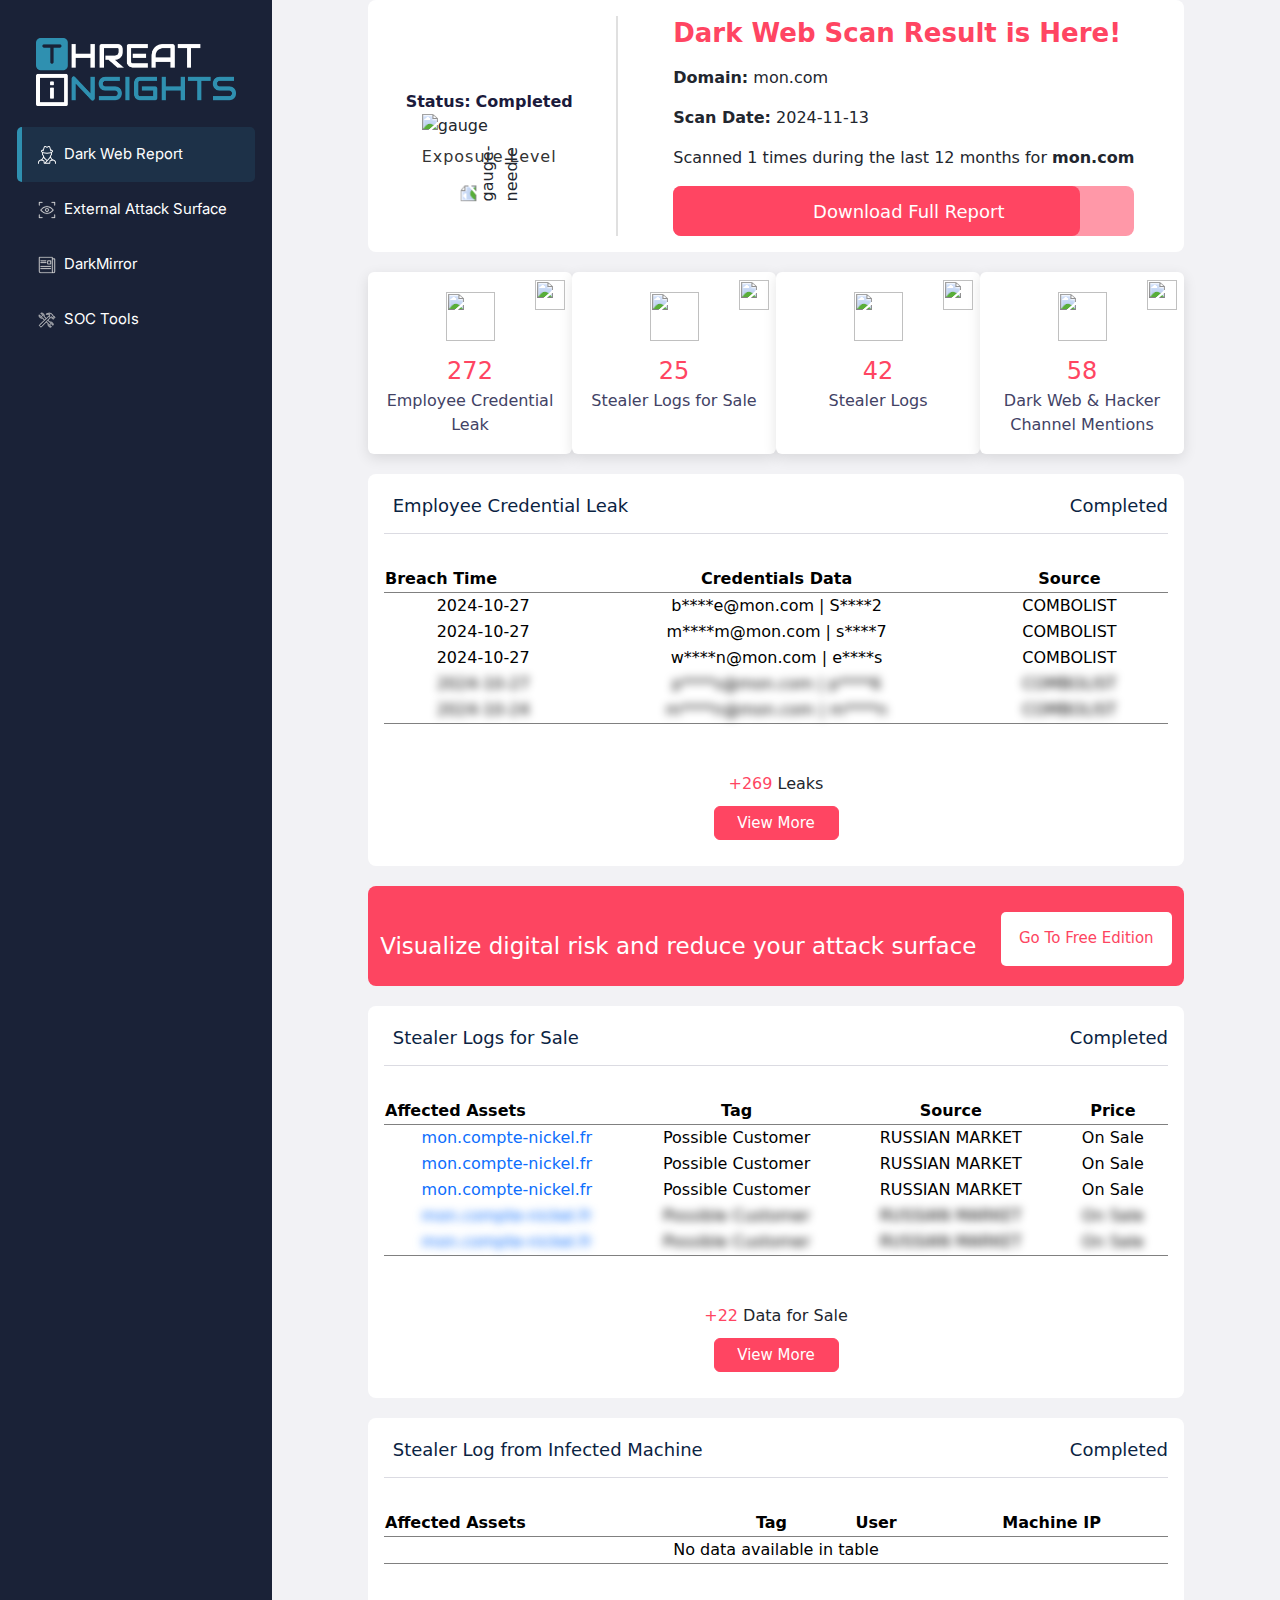
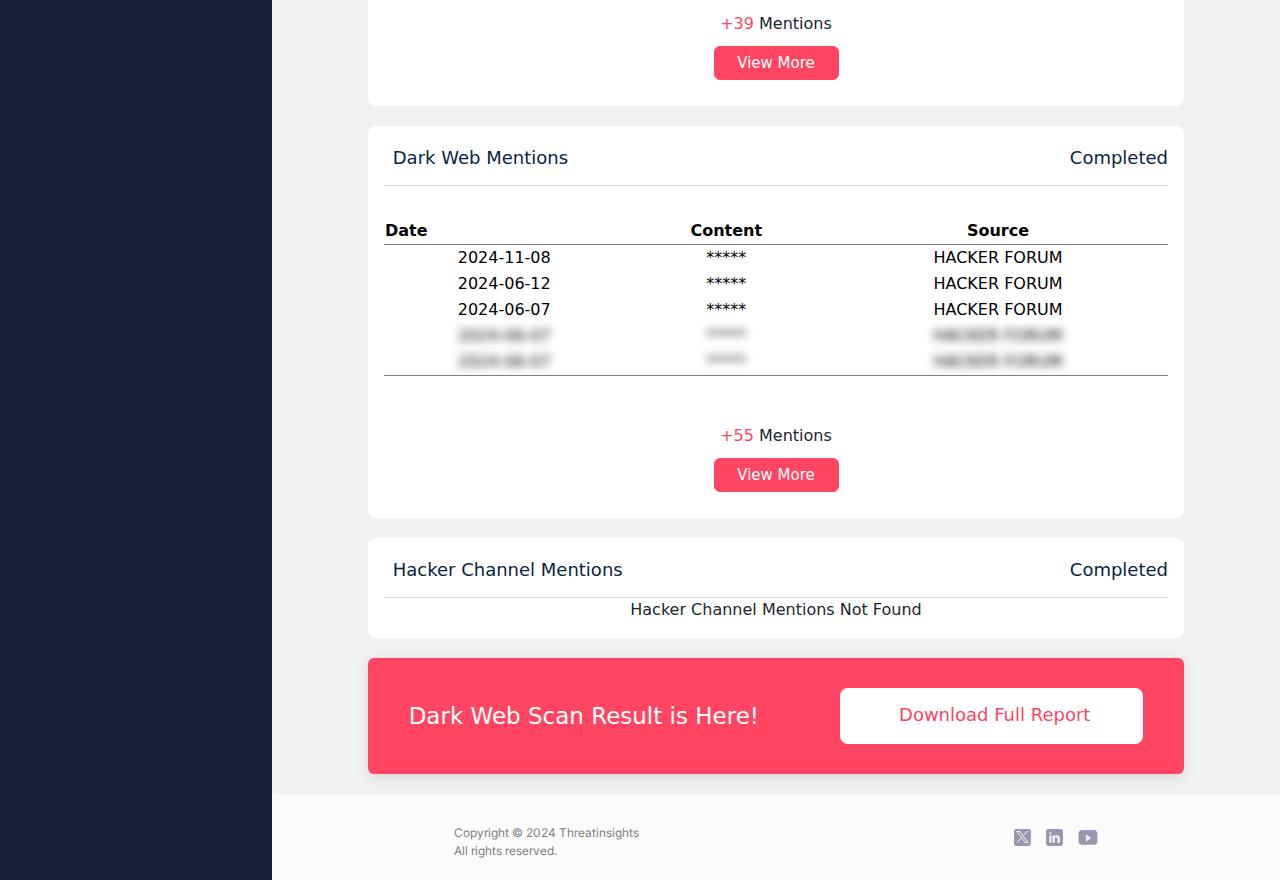
==== dark-web-report-result.html @ 26f14c20 "fixes" ====
<!DOCTYPE html>
<html lang="en">
  <head>
    <meta charset="UTF-8" />
    <meta name="viewport" content="width=device-width, initial-scale=1.0" />
    <title>Threatinsights - The Cyber Threat Intelligence Specialists</title>
    <link rel="stylesheet" href="assets/css/bootstrap.min.css" />
    <link rel="stylesheet" href="style.css" />
    <link rel="stylesheet" href="assets/css/result_report.css" />
  </head>
  <body>
    <div class="site-wrapper">
      <aside class="sidebar">
        <nav class="flex-column navbar navbar-expand-md p-0">
          <a class="navbar-brand p-0" href="index.html">
            <img src="assets/img/logo.png" alt="" />
          </a>
          <button
            class="border-0 navbar-toggler p-0"
            type="button"
            data-bs-toggle="collapse"
            data-bs-target="#navbarSupportedContent"
            aria-controls="navbarSupportedContent"
            aria-expanded="false"
            aria-label="Toggle navigation"
          >
            <img src="assets/img/hamburger.svg" alt="" />
          </button>
          <div
            class="collapse navbar-collapse w-100"
            id="navbarSupportedContent"
          >
            <ul class="navbar-nav w-100 flex-column">
              <li class="nav-item">
                <a class="nav-link active" href="dark-web-report.html"
                  ><img src="assets/img/dark_web_icon.svg" alt="" /> Dark Web
                  Report</a
                >
              </li>
              <li class="nav-item">
                <a class="nav-link" href="external-attack-surface.html"
                  ><img
                    src="assets/img/external_attack_surface_icon.svg"
                    alt=""
                  />
                  External Attack Surface</a
                >
              </li>
              <li class="nav-item">
                <a class="nav-link" href="darkmirror.html"
                  ><img src="assets/img/dark_mirror_icon.svg" alt="" />
                  DarkMirror</a
                >
              </li>
              <li class="nav-item">
                <a class="nav-link" href="ip-reputation.html"
                  ><img src="assets/img/soc_tools_icon.svg" alt="" /> SOC
                  Tools</a
                >
              </li>
            </ul>
          </div>
        </nav>
      </aside>
      <main class="main-content">
        <div
          id="deep-web-report-body"
          class="container deep-web-sonar-result-container"
        >
          <div
            class="row"
            style="display: flex; flex-direction: column; align-items: center"
          >
            <div class="col-xl-10 col-lg-x12 dark-web-search-result-col">
              <div
                class="labs-card d-flex justify-content-around first-look-wrapper"
                style="height: auto"
              >
                <div class="risk-chart-sect">
                  <div class="scan-box">
                    <div
                      class="d-flex"
                      id="general-scan-state"
                      style="margin-bottom: -17px"
                    >
                      <p class="key">Status:</p>
                      <p class="value completed" style="margin-left: 5px">
                        Completed
                      </p>
                    </div>
                  </div>
                  <div class="risk-chart">
                    <img
                      class="custom-gauge-circle"
                      src="/labs/static/img/custom_gauge.svg"
                      alt="gauge"
                    />
                    <img
                      class="custom-gauge-needle"
                      src="/labs/static/img/custom_needle.svg"
                      alt="gauge-needle"
                      style="transform: rotate(270deg)"
                    />
                    <p style="margin: 0 auto; text-align: center">
                      Exposure Level
                    </p>
                  </div>
                </div>
                <div class="labs-card-first-look-border"></div>
                <div class="first-look-right">
                  <div class="container">
                    <div class="report-title">
                      <p class="dark-web-report-header1" style="color: #ff4562">
                        Dark Web Scan Result is Here!
                      </p>
                      <p><strong>Domain:</strong> mon.com</p>
                      <p><strong>Scan Date:</strong> 2024-11-13</p>
                      <p>
                        <span>Scanned</span> 1 times during the last 12 months
                        for <strong>mon.com</strong>
                      </p>
                      <div class="loading-bar-container">
                        <div
                          id="download-button-img"
                          class="loading-bar-placeholder clickable"
                          data-cy="dark-web-report-download-full-report-btn"
                        >
                          <p id="loading-text" style="display: none">
                            We are generating your report
                          </p>
                          <div class="successful-download-placeholder">
                            <img
                              id="completion-image"
                              style=""
                              src="/labs/static/img/download_full_report_vector_white.png"
                              alt=""
                            />
                            <p
                              id="download-full-report-text"
                              style="display: block"
                            >
                              Download Full Report
                            </p>
                          </div>
                        </div>
                        <div
                          class="loading-bar"
                          id="loading-bar"
                          style="width: 406.547px"
                        ></div>
                      </div>
                    </div>
                  </div>
                </div>
              </div>
              <div class="stat-card-container">
                <div
                  id="credentials-stat-card-clickable"
                  class="clearfix stat-card stat-card-credential-leak clickable"
                  data-cy="dark-web-report-credentials-stat-card-btn"
                >
                  <div
                    id="credentials-stat-card-scanning"
                    class="labs-card-status"
                  >
                    <div class="loader custom-loader stat-card-loader"></div>
                    <img
                      class="stat-card-scanning-img"
                      src="/labs/static/img/icon/external_attack/check.svg"
                      alt=""
                    />
                  </div>
                  <img
                    src="/labs/static/img/icon/dws_info_card/employee_credential_leak.svg"
                    alt=""
                  />
                  <div class="right-side">
                    <p style="color: #ff4562" class="stat-number">
                      <span id="stat-card-credentials-count">272</span>
                    </p>
                    <p style="color: #424265" class="stat-title">
                      Employee Credential Leak
                    </p>
                  </div>
                </div>
                <div
                  id="stealer-logs-for-sale-stat-card-clickable"
                  class="clearfix stat-card stat-card-stealer-logs-for-sale clickable"
                  data-cy="dark-web-report-stealer-logs-for-sale-stat-card-btn"
                >
                  <div
                    id="stealer-logs-for-sale-stat-card-scanning"
                    class="labs-card-status"
                  >
                    <div class="loader custom-loader stat-card-loader"></div>
                    <img
                      class="stat-card-scanning-img"
                      src="/labs/static/img/icon/external_attack/check.svg"
                      alt=""
                    />
                  </div>
                  <img
                    src="/labs/static/img/icon/dws_info_card/stealer_log_for_sale.svg"
                    alt=""
                  />
                  <div class="right-side">
                    <p style="color: #ff4562" class="stat-number">
                      <span id="stat-card-stealer-logs-for-sale-count">25</span>
                    </p>
                    <p style="color: #424265" class="stat-title">
                      Stealer Logs for Sale
                    </p>
                  </div>
                </div>
                <div
                  id="stealer-logs-stat-card-clickable"
                  class="clearfix stat-card stat-card-stealer-logs clickable"
                  data-cy="dark-web-report-stealer-logs-stat-card-btn"
                >
                  <div
                    id="stealer-logs-stat-card-scanning"
                    class="labs-card-status"
                  >
                    <div class="loader custom-loader stat-card-loader"></div>
                    <img
                      class="stat-card-scanning-img"
                      src="/labs/static/img/icon/external_attack/check.svg"
                      alt=""
                    />
                  </div>
                  <img
                    src="/labs/static/img/icon/dws_info_card/stealer_log.svg"
                    alt=""
                  />
                  <div class="right-side">
                    <p style="color: #ff4562" class="stat-number">
                      <span id="stat-card-stealer-count">42</span>
                    </p>
                    <p style="color: #424265" class="stat-title">
                      Stealer Logs
                    </p>
                  </div>
                </div>
                <div
                  id="dark-web-hacker-stat-card-clickable"
                  class="clearfix stat-card stat-card-dark-web-hacker-mentions clickable"
                  data-cy="dark-web-report-dark-web-hacker-mentions-stat-card-btn"
                >
                  <div
                    id="dark-web-hacker-stat-card-scanning"
                    class="labs-card-status"
                  >
                    <div class="loader custom-loader stat-card-loader"></div>
                    <img
                      class="stat-card-scanning-img"
                      src="/labs/static/img/icon/external_attack/check.svg"
                      alt=""
                    />
                  </div>
                  <img
                    src="/labs/static/img/icon/dws_info_card/dark_web_mentions.svg"
                    alt=""
                  />
                  <div class="right-side">
                    <p style="color: #ff4562" class="stat-number">
                      <span id="stat-card-hacker-dark-web-mentions-count"
                        >58</span
                      >
                    </p>
                    <p style="color: #424265" class="stat-title">
                      Dark Web &amp; Hacker Channel Mentions
                    </p>
                  </div>
                </div>
              </div>
              <div class="labs-card credentials-card" style="margin-top: 20px">
                <div class="d-flex justify-content-between labs-card-header">
                  <div class="labs-card-title">
                    <img
                      src="/labs/static/img/icon/external_attack/vuln.svg"
                      alt=""
                    />
                    <p>Employee Credential Leak</p>
                  </div>
                  <div id="credentials-scanning" class="labs-card-status">
                    <div class="loader custom-loader"></div>
                    <img
                      src="/labs/static/img/icon/external_attack/check.svg"
                      alt=""
                    />
                    <p class="scan-text">Scanning</p>
                    <p class="complete-text">Completed</p>
                  </div>
                </div>
                <div class="labs-card-body">
                  <div class="table">
                    <div
                      id="credentialsTable_wrapper"
                      class="dataTables_wrapper form-inline dt-bootstrap no-footer"
                    >
                      <div class="dt-toolbar">
                        <div class="col-xs-8 col-sm-2"></div>
                        <div
                          class="col-sm-10 col-xs-12 hidden-xs actions"
                        ></div>
                      </div>
                      <table
                        class="credentialsTable dataTable no-footer"
                        id="credentialsTable"
                        style="width: 100%"
                        role="grid"
                      >
                        <thead style="width: 100%" class="table-hover">
                          <tr role="row">
                            <th
                              style="text-align: left; width: 97px"
                              class="sorting_disabled text-left"
                              rowspan="1"
                              colspan="1"
                            >
                              Breach Time
                            </th>
                            <th
                              class="sorting_disabled"
                              rowspan="1"
                              colspan="1"
                              style="width: 190px"
                            >
                              Credentials Data
                            </th>
                            <th
                              class="sorting_disabled"
                              rowspan="1"
                              colspan="1"
                              style="width: 92px"
                            >
                              Source
                            </th>
                          </tr>
                        </thead>
                        <tbody>
                          <tr role="row" class="odd">
                            <td class="text-left">2024-10-27</td>
                            <td>b****e@mon.com | S****2</td>
                            <td>COMBOLIST</td>
                          </tr>
                          <tr role="row" class="even">
                            <td class="text-left">2024-10-27</td>
                            <td>m****m@mon.com | s****7</td>
                            <td>COMBOLIST</td>
                          </tr>
                          <tr role="row" class="odd">
                            <td class="text-left">2024-10-27</td>
                            <td>w****n@mon.com | e****s</td>
                            <td>COMBOLIST</td>
                          </tr>
                          <tr role="row" class="even blur">
                            <td class="text-left">2024-10-27</td>
                            <td>p****s@mon.com | p****6</td>
                            <td>COMBOLIST</td>
                          </tr>
                          <tr role="row" class="odd blur">
                            <td class="text-left">2024-10-24</td>
                            <td>m****n@mon.com | m****n</td>
                            <td>COMBOLIST</td>
                          </tr>
                        </tbody>
                      </table>
                      <div class="dt-toolbar-footer">
                        <div class="col-xs-3 col-sm-5"></div>
                        <div class="col-sm-3 hidden-xs"></div>
                        <div class="col-xs-9 col-sm-4"></div>
                      </div>
                    </div>
                  </div>
                  <div class="view-more-card">
                    <div
                      class="not-found"
                      style="display: none"
                      id="credentials-not-found"
                    >
                      Credentials Not Found
                    </div>
                    <div
                      class="more-found"
                      style=""
                      id="credentials-more-found"
                    >
                      <span style="color: #ff4562">+</span
                      ><span style="color: #ff4562" id="credentials-count"
                        >269</span
                      >
                      Leaks
                    </div>
                    <div
                      class="view-more-btn clickable"
                      id="credentials-view-more"
                      data-cy="dark-web-report-credentials-view-more-btn"
                      style="opacity: 1"
                    >
                      View More
                    </div>
                  </div>
                </div>
              </div>

              <div class="request-demo" style="margin-top: 20px">
                <div class="demo-wrapper">
                  <p>Visualize digital risk and reduce your attack surface</p>
                  <a
                    target="_blank"
                    data-cy="dark-web-report-visualize-risk-btn"
                    href="https://socradar.io/products/dark-web-monitoring/?utm_campaign=advancedarkwebmonitoring&amp;utm_source=freetools&amp;utm_medium=darkwebreportpage&amp;utm_term=darkwebmonitoring&amp;utm_content=quarrypage"
                  >
                    <div class="request-button" style="margin-top: 5px">
                      Go To Free Edition
                    </div>
                  </a>
                </div>
              </div>

              <div
                class="labs-card stealer-log-sale-card"
                style="margin-top: 20px"
              >
                <div class="d-flex justify-content-between labs-card-header">
                  <div class="labs-card-title">
                    <img
                      src="/labs/static/img/icon/external_attack/related.svg"
                      alt=""
                    />
                    <p>Stealer Logs for Sale</p>
                  </div>
                  <div
                    id="stealer-logs-for-sale-scanning"
                    class="labs-card-status"
                  >
                    <div class="loader custom-loader"></div>
                    <img
                      src="/labs/static/img/icon/external_attack/check.svg"
                      alt=""
                    />
                    <p class="scan-text">Scanning</p>
                    <p class="complete-text">Completed</p>
                  </div>
                </div>
                <div class="labs-card-body">
                  <div class="table">
                    <div
                      id="stealerLogsForSaleTable_wrapper"
                      class="dataTables_wrapper form-inline dt-bootstrap no-footer"
                    >
                      <div class="dt-toolbar">
                        <div class="col-xs-8 col-sm-2"></div>
                        <div
                          class="col-sm-10 col-xs-12 hidden-xs actions"
                        ></div>
                      </div>
                      <table
                        id="stealerLogsForSaleTable"
                        style="width: 100%"
                        class="dataTable no-footer"
                        role="grid"
                      >
                        <thead style="width: 100%" class="table-hover">
                          <tr role="row">
                            <th
                              style="text-align: left; width: 156px"
                              class="sorting_disabled text-left"
                              rowspan="1"
                              colspan="1"
                            >
                              Affected Assets
                            </th>
                            <th
                              class="sorting_disabled"
                              rowspan="1"
                              colspan="1"
                              style="width: 136px"
                            >
                              Tag
                            </th>
                            <th
                              class="sorting_disabled"
                              rowspan="1"
                              colspan="1"
                              style="width: 136px"
                            >
                              Source
                            </th>
                            <th
                              class="sorting_disabled price-column"
                              rowspan="1"
                              colspan="1"
                              style="width: 46px"
                            >
                              Price
                            </th>
                          </tr>
                        </thead>
                        <tbody>
                          <tr role="row" class="odd">
                            <td class="text-left">
                              <a href="mon.compte-nickel.fr"
                                >mon.compte-nickel.fr</a
                              >
                            </td>
                            <td>Possible Customer</td>
                            <td>RUSSIAN MARKET</td>
                            <td class="price-column">On Sale</td>
                          </tr>
                          <tr role="row" class="even">
                            <td class="text-left">
                              <a href="mon.compte-nickel.fr"
                                >mon.compte-nickel.fr</a
                              >
                            </td>
                            <td>Possible Customer</td>
                            <td>RUSSIAN MARKET</td>
                            <td class="price-column">On Sale</td>
                          </tr>
                          <tr role="row" class="odd">
                            <td class="text-left">
                              <a href="mon.compte-nickel.fr"
                                >mon.compte-nickel.fr</a
                              >
                            </td>
                            <td>Possible Customer</td>
                            <td>RUSSIAN MARKET</td>
                            <td class="price-column">On Sale</td>
                          </tr>
                          <tr role="row" class="even blur">
                            <td class="text-left">
                              <a href="mon.compte-nickel.fr"
                                >mon.compte-nickel.fr</a
                              >
                            </td>
                            <td>Possible Customer</td>
                            <td>RUSSIAN MARKET</td>
                            <td class="price-column">On Sale</td>
                          </tr>
                          <tr role="row" class="odd blur">
                            <td class="text-left">
                              <a href="mon.compte-nickel.fr"
                                >mon.compte-nickel.fr</a
                              >
                            </td>
                            <td>Possible Customer</td>
                            <td>RUSSIAN MARKET</td>
                            <td class="price-column">On Sale</td>
                          </tr>
                        </tbody>
                      </table>
                      <div class="dt-toolbar-footer">
                        <div class="col-xs-3 col-sm-5"></div>
                        <div class="col-sm-3 hidden-xs"></div>
                        <div class="col-xs-9 col-sm-4"></div>
                      </div>
                    </div>
                  </div>
                  <div class="view-more-card">
                    <div
                      class="not-found"
                      style="display: none"
                      id="stealer-logs-for-sale-not-found"
                    >
                      Stealer Logs For Sale Not Found
                    </div>
                    <div
                      class="more-found"
                      style=""
                      id="stealer-logs-for-sale-more-found"
                    >
                      <span style="color: #ff4562">+</span
                      ><span
                        style="color: #ff4562"
                        id="stealer-logs-for-sale-count"
                        >22</span
                      >
                      Data for Sale
                    </div>
                    <div
                      class="view-more-btn clickable"
                      id="stealer-logs-for-sale-view-more"
                      data-cy="dark-web-report-stealer-logs-for-sale-view-more-btn"
                      style="opacity: 1"
                    >
                      View More
                    </div>
                  </div>
                </div>
              </div>

              <div class="labs-card stealer-log-card" style="margin-top: 20px">
                <div class="d-flex justify-content-between labs-card-header">
                  <div class="labs-card-title">
                    <img
                      src="/labs/static/img/icon/external_attack/ip.svg"
                      alt=""
                    />
                    <p>Stealer Log from Infected Machine</p>
                  </div>
                  <div id="stealer-log-scanning" class="labs-card-status">
                    <div class="loader custom-loader"></div>
                    <img
                      src="/labs/static/img/icon/external_attack/check.svg"
                      alt=""
                    />
                    <p class="scan-text">Scanning</p>
                    <p class="complete-text">Completed</p>
                  </div>
                </div>
                <div class="labs-card-body">
                  <div class="table">
                    <div
                      id="stealerLogsTable_wrapper"
                      class="dataTables_wrapper form-inline dt-bootstrap no-footer"
                    >
                      <div class="dt-toolbar">
                        <div class="col-xs-8 col-sm-2"></div>
                        <div
                          class="col-sm-10 col-xs-12 hidden-xs actions"
                        ></div>
                      </div>
                      <table
                        class="stealerLogsTable dataTable no-footer"
                        id="stealerLogsTable"
                        style="width: 100%"
                        role="grid"
                      >
                        <thead style="width: 100%" class="table-hover">
                          <tr role="row">
                            <th
                              style="text-align: left; width: 125px"
                              class="sorting_disabled text-left"
                              rowspan="1"
                              colspan="1"
                            >
                              Affected Assets
                            </th>
                            <th
                              class="sorting_disabled"
                              rowspan="1"
                              colspan="1"
                              style="width: 28px"
                            >
                              Tag
                            </th>
                            <th
                              class="sorting_disabled"
                              rowspan="1"
                              colspan="1"
                              style="width: 37px"
                            >
                              User
                            </th>
                            <th
                              class="sorting_disabled"
                              rowspan="1"
                              colspan="1"
                              style="width: 85px"
                            >
                              Machine IP
                            </th>
                          </tr>
                        </thead>
                        <tbody>
                          <tr class="odd">
                            <td
                              valign="top"
                              colspan="4"
                              class="dataTables_empty"
                            >
                              No data available in table
                            </td>
                          </tr>
                        </tbody>
                      </table>
                      <div class="dt-toolbar-footer">
                        <div class="col-xs-3 col-sm-5"></div>
                        <div class="col-sm-3 hidden-xs"></div>
                        <div class="col-xs-9 col-sm-4"></div>
                      </div>
                    </div>
                  </div>
                  <div class="view-more-card">
                    <div
                      class="not-found"
                      style="display: none"
                      id="stealer-log-not-found"
                    >
                      Stealer Logs Not Found
                    </div>
                    <div
                      class="more-found"
                      style=""
                      id="stealer-log-more-found"
                    >
                      <span style="color: #ff4562">+</span
                      ><span style="color: #ff4562" id="stealer-log-count"
                        >39</span
                      >
                      Mentions
                    </div>
                    <div
                      class="view-more-btn clickable"
                      id="stealer-log-view-more"
                      data-cy="dark-web-report-stealer-log-view-more-btn"
                      style="opacity: 1"
                    >
                      View More
                    </div>
                  </div>
                </div>
              </div>

              <div
                class="labs-card dark-web-mentions-card"
                style="margin-top: 20px"
              >
                <div class="d-flex justify-content-between labs-card-header">
                  <div class="labs-card-title">
                    <img
                      src="/labs/static/img/icon/external_attack/details.svg"
                      alt=""
                    />
                    <p>Dark Web Mentions</p>
                  </div>
                  <div id="dark-web-mentions-scanning" class="labs-card-status">
                    <div class="loader custom-loader"></div>
                    <img
                      src="/labs/static/img/icon/external_attack/check.svg"
                      alt=""
                    />
                    <p class="scan-text">Scanning</p>
                    <p class="complete-text">Completed</p>
                  </div>
                </div>
                <div class="labs-card-body">
                  <div class="table">
                    <div
                      id="darkWebMentionsTable_wrapper"
                      class="dataTables_wrapper form-inline dt-bootstrap no-footer"
                    >
                      <div class="dt-toolbar">
                        <div class="col-xs-8 col-sm-2"></div>
                        <div
                          class="col-sm-10 col-xs-12 hidden-xs actions"
                        ></div>
                      </div>
                      <table
                        class="darkWebMentionsTable dataTable no-footer"
                        id="darkWebMentionsTable"
                        style="width: 100%"
                        role="grid"
                      >
                        <thead style="width: 100%" class="table-hover">
                          <tr role="row">
                            <th
                              style="text-align: left; width: 87px"
                              class="sorting_disabled text-left"
                              rowspan="1"
                              colspan="1"
                            >
                              Date
                            </th>
                            <th
                              class="sorting_disabled"
                              rowspan="1"
                              colspan="1"
                              style="width: 63px"
                            >
                              Content
                            </th>
                            <th
                              class="sorting_disabled"
                              rowspan="1"
                              colspan="1"
                              style="width: 123px"
                            >
                              Source
                            </th>
                          </tr>
                        </thead>
                        <tbody>
                          <tr role="row" class="odd">
                            <td class="text-left">2024-11-08</td>
                            <td>*****</td>
                            <td>HACKER FORUM</td>
                          </tr>
                          <tr role="row" class="even">
                            <td class="text-left">2024-06-12</td>
                            <td>*****</td>
                            <td>HACKER FORUM</td>
                          </tr>
                          <tr role="row" class="odd">
                            <td class="text-left">2024-06-07</td>
                            <td>*****</td>
                            <td>HACKER FORUM</td>
                          </tr>
                          <tr role="row" class="even blur">
                            <td class="text-left">2024-06-07</td>
                            <td>*****</td>
                            <td>HACKER FORUM</td>
                          </tr>
                          <tr role="row" class="odd blur">
                            <td class="text-left">2024-06-07</td>
                            <td>*****</td>
                            <td>HACKER FORUM</td>
                          </tr>
                        </tbody>
                      </table>
                      <div class="dt-toolbar-footer">
                        <div class="col-xs-3 col-sm-5"></div>
                        <div class="col-sm-3 hidden-xs"></div>
                        <div class="col-xs-9 col-sm-4"></div>
                      </div>
                    </div>
                  </div>
                  <div class="view-more-card">
                    <div
                      class="not-found"
                      style="display: none"
                      id="dark-web-mentions-not-found"
                    >
                      Dark Web Mentions Not Found
                    </div>
                    <div
                      class="more-found"
                      style=""
                      id="dark-web-mentions-more-found"
                    >
                      <span style="color: #ff4562">+</span
                      ><span style="color: #ff4562" id="dark-web-mentions-count"
                        >55</span
                      >
                      Mentions
                    </div>
                    <div
                      class="view-more-btn clickable"
                      id="dark-web-mentions-view-more"
                      data-cy="dark-web-report-dark-web-mentions-view-more-btn"
                      style="opacity: 1"
                    >
                      View More
                    </div>
                  </div>
                </div>
              </div>

              <div
                class="labs-card hacker-mentions-card"
                style="margin-top: 20px"
              >
                <div class="d-flex justify-content-between labs-card-header">
                  <div class="labs-card-title">
                    <img
                      src="/labs/static/img/icon/external_attack/external_attack_hacker_image.svg"
                      alt=""
                    />
                    <p>Hacker Channel Mentions</p>
                  </div>
                  <div id="hacker-mentions-scanning" class="labs-card-status">
                    <div class="loader custom-loader"></div>
                    <img
                      src="/labs/static/img/icon/external_attack/check.svg"
                      alt=""
                    />
                    <p class="scan-text">Scanning</p>
                    <p class="complete-text">Completed</p>
                  </div>
                </div>
                <div class="labs-card-body">
                  <div class="table">
                    <table
                      class="hackerMentionsTable"
                      id="hackerMentionsTable"
                      style="width: 100%; display: none"
                    >
                      <thead style="width: 100%" class="table-hover">
                        <tr>
                          <th style="text-align: left">Date</th>
                          <th>Content</th>
                          <th>Source</th>
                        </tr>
                      </thead>
                    </table>
                  </div>
                  <div class="view-more-card">
                    <div
                      class="not-found"
                      style=""
                      id="hacker-mentions-not-found"
                    >
                      Hacker Channel Mentions Not Found
                    </div>
                    <div
                      class="more-found"
                      style="display: none"
                      id="hacker-mentions-more-found"
                    >
                      <span style="color: #ff4562">+</span
                      ><span style="color: #ff4562" id="hacker-mentions-count"
                        >0</span
                      >
                      Mentions
                    </div>
                    <div
                      class="view-more-btn clickable"
                      id="hacker-mentions-view-more"
                      data-cy="dark-web-report-hacker-mentions-view-more-btn"
                      style="display: none; opacity: 1"
                    >
                      View More
                    </div>
                  </div>
                </div>
              </div>

              <div
                class="download-full-report"
                id="download-button-container"
                style="margin-top: 20px; opacity: 1"
              >
                <p>Dark Web Scan Result is Here!</p>
                <a
                  target="_blank"
                  class="clickable"
                  id="download-button-bottom-img"
                  data-cy="dark-web-report-download-full-report-btn"
                >
                  <div class="download-button" style="font-size: 18px">
                    <img
                      style="color: rgba(255, 69, 98, 1)"
                      src="/labs/static/img/download_full_report_vector.png"
                      alt=""
                    />
                    Download Full Report
                  </div>
                </a>
              </div>
            </div>
          </div>
        </div>

        <footer class="footer">
          <p id="copyright">
            Copyright © 2024 Threatinsights<br />All rights reserved.
          </p>
          <div class="footer-icons">
            <a href="https://x.com/">
              <img src="assets/img/twitter_icon.svg" alt="" />
            </a>
            <a href="https://www.linkedin.com/">
              <img src="assets/img/linkedin_icon.svg" alt="" />
            </a>
            <a href="https://www.youtube.com/">
              <img src="assets/img/youtube_icon.svg" alt="" />
            </a>
          </div>
        </footer>
      </main>
    </div>
    <script src="assets/js/bootstrap.bundle.min.js"></script>
  </body>
</html>
---- style.css ----
@import "assets/css/fonts.css";
a {
  text-decoration: none;
}
:focus {
  outline: none;
}
.site-wrapper {
  display: flex;
  min-height: 100vh;
  overflow-x: hidden;
}
.site-wrapper .sidebar {
  width: 272px;
  padding: 17px;
  flex-shrink: 0;
  background: #1a2237;
}
.site-wrapper .sidebar .navbar .navbar-brand {
  margin: 20px auto 0 auto;
}
.site-wrapper .sidebar .navbar .navbar-brand img {
  width: 200px;
  height: 70px;
  object-fit: contain;
}
.site-wrapper .sidebar .navbar .navbar-nav {
  margin-top: 20px;
}
.site-wrapper .sidebar .navbar .navbar-nav .nav-item .nav-link {
  gap: 8px;
  height: 55px;
  color: #fff;
  display: flex;
  font-size: 15px;
  align-items: center;
  padding: 0.5rem 1rem;
  font-family: "Inter";
  border-left: 5px solid transparent;
}
.site-wrapper .sidebar .navbar .navbar-nav .nav-item .nav-link:hover {
  background: rgba(46, 144, 176, 0.15);
}
.site-wrapper .sidebar .navbar .navbar-nav .nav-item .nav-link.active {
  border-radius: 5px;
  border-left: 5px solid #2f90b0;
  background: rgba(46, 144, 176, 0.15);
}
.main-content {
  flex-grow: 1;
}
.footer {
  display: flex;
  margin-top: auto;
  align-items: center;
  justify-content: space-around;
  background: rgba(251, 251, 251, 1);
}
#copyright {
  margin: 0px;
  color: gray;
  font-size: 12px;
  padding-top: 30px;
  padding-bottom: 20px;
  font-family: "Inter";
}
.footer-icons a {
  margin-left: 10px;
}
@media (max-width: 767px) {
  .site-wrapper {
    flex-wrap: wrap;
    min-height: inherit;
  }
  .site-wrapper .sidebar {
    width: 100%;
  }
  .site-wrapper .sidebar .navbar {
    flex-direction: row !important;
  }
  .site-wrapper .sidebar .navbar .navbar-brand {
    margin: 0;
  }
  .site-wrapper .sidebar .navbar .navbar-toggler img {
    width: 50px;
    height: 50px;
  }
}
---- assets/css/result_report.css ----
body {
    background: #F2F2F5;
}

.container {
    margin-top: 0;
}

.deep-web-sonar-result-container {

    color: #22262E;
    max-width: 100%;
}

.loading-bar-container {
    cursor: pointer;
    position: relative;
    width: 100%;
    height: 50px;
    background-color: rgba(255, 152, 168, 1);
    border-radius: 8px;
}

.loading-bar {
    height: 100%;
    width: 5%;
    background-color: rgba(255, 69, 98, 1);
    transition: width 0.3s ease;
    border-radius: 8px;
}

.successful-download-placeholder {
    display: flex;
    flex-direction: row;
    justify-content: center;
    align-items: center;
}

#loading-text {
    display: flex;
    justify-content: center;
    margin-top: 12px;
    color: white;
    font-size: 18px;
    font-weight: 500;
}

#download-full-report-text {
    display: none;
    color: white;
    font-size: 18px;
    font-weight: 500;
    margin-top: 12px;
    margin-left: 10px;
}

.loading-bar-placeholder {
    position: absolute;
    width: 100%;
    height: auto;
}

.loading-bar-placeholder img {
    margin-bottom: 5px;
}

.dark-web-report-header1 {
    font-size: 26px;
    font-weight: 600;
    line-height: 34.4px;
}

.result_illustration {
    margin: 40px 40px;
    border-radius: 5px;
}

.control__indicator {
    top: 0;
    border: 2px solid rgba(10, 11, 30, .1);
    border-radius: 5px;
    background: white;
    display: flex;
    flex-direction: column;
    align-items: center;
    transition: all .35s ease-in-out;
    justify-content: center;
}

.control--checkbox {
    display: inline-block;
    position: relative;
    cursor: pointer;
    vertical-align: middle;
}

.control--checkbox input:checked + .control__indicator:after {
    opacity: 1; /* Show the box */
    transform: scale(1); /* Increase size */
}

.control--checkbox .control__indicator:after {
    content: "";
    width: 50%;
    height: 50%;
    background: #ff5462;
    border-radius: 3px;
    text-align: center;
    font-size: 14px;
    opacity: 0; /* Initially hidden */
    transform: scale(0); /* Initially small size */
    transition: all .35s ease-in-out; /* Include transition property here as well */
}

.control--checkbox input:checked + .control__indicator {
    border: 2px solid #ff5462; /* Updated border style */
}

#mailInput {
    padding-left: 10px;
    width: 100%;
    font-family: "Mazzard";
    font-size: 16px;
}

.search-input-info-text {
    font-size: 16px;
}

.mail-input-area {
    border-radius: 10px;
    width: 450px;
}

.mail-input-area-wrapper {
    width: 650px;
}

.mail-send-button {
    margin-left: 20px;
    border-radius: 10px;
    width: 150px;
    height: 60px;
    color: white;
    font-weight: 500;
    display: flex;
    flex-direction: column;
    justify-content: center;
    align-items: center;
}

.mail-send-button-mobile {
    border-radius: 10px;
    width: 90%;
    height: 60px;
    margin-top: 15px;
    background-color: #FF4562;
    color: white;
    font-weight: 400;
    display: none;
    flex-direction: column;
    justify-content: center;
    align-items: center;
}

.mail-area {
    display: flex;
    flex-direction: column;
    align-items: flex-start;
}

.mail-area-wrapper {
    width: 90%;
    display: flex;
    flex-direction: column;
    align-items: flex-start;
}
.successful-report-modal-container {
    width: 100%;
    display: flex;
    flex-direction: row;
    align-items: center;
    background: #1B1B3C;
    border-radius: 10px;
}

.successful-report-modal-container-check {
    width: 90px;
    margin-bottom: 20px;
}

.successful-report-modal-container-image-right{
    width: 100%;
    max-width: 340px;
    margin: 25px 40px;
}

.successful-report-modal-container-left {
    display: flex;
    flex-direction: column;
    width: 45%;
    padding: 40px;
    background: white;
    border-radius: 10px 0 0 10px;
}

.successful-report-modal-container-right {
    display: flex;
    flex-direction: column;
    width: 55%;
    height: 100%;
    background-color: #1B1B3C;
    align-items: center;
}

.c-modal-content {
    border-radius: 10px;
}

.before-send {
    flex-direction: column;
    align-items: center;
}

.modal-info-wrapper {
    align-items: center;
}

.c-close {
    right: 5px;
    font-size: 30px;
    font-weight: 300;
}

.modal-description-wrapper {
    border-top-left-radius: 10px;
    border-top-right-radius: 10px;
}

.agreement {
    padding-right: 20px;
    margin-top: 15px;
}

.agreement a {
    color: #FF4562 !important;
    text-decoration: underline !important;
}

.modal-info-img {
    margin-right: 60px;
    width: 76px;
}

.modal-description-wrapper {
    display: flex;
    background-color: #F3F3F3;
}

.modal-info-wrapper {
    display: flex;
    flex-direction: column;
    justify-content: center;
}

.modal-info-header {
    font-size: 32px;
    font-weight: 600;
    line-height: 42.34px;
    color: #FF4562;
}

.modal-info-description {
    padding-right: 10px;
    font-size: 16px;
    font-weight: 400;
    color: #727578
}

.modal-info-description-mobile {
    padding-right: 30px;
    padding-left: 30px;
    display: none;,
font-size: 16 px;
    font-weight: 400;
    color: #727578;
    background-color: #F3F3F3;
}

.stat-number {
    font-size: 24px;
}

.stat-title {
    font-weight: 500;
    font-size: 16px;
}

.stat-card-status {
    position: absolute;
    left: 20px;
    margin-top: -120px;
}

.stat-card-container {
    display: flex;
    flex-direction: row;
    justify-content: space-between
}

.download-full-report {
    opacity: 0.35;
    margin-bottom: 20px;
    margin-top: 15px;
    width: 100%;
    height: 116px;
    box-shadow: 0 4px 14px rgba(0, 0, 0, 0.11);
    border-radius: 6px;
    overflow: hidden;
    display: flex;
    align-items: center;
    justify-content: space-around;
    background-color: #FF4562;
    transition: 0.8s;
}

.download-full-report img {
    object-fit: scale-down;
}

.request-demo {
    border-radius: 8px;
    height: 116px;
    display: flex;
}

.download-full-report p {
    margin-top: 16px;
    font-size: 23px;
    color: #FFFFFF;
    float: left;
    display: inline-block;
}

/* Labs Card */
.labs-card {
    padding: 16px;
    background: #FFFFFF;
    border-radius: 8px;
    width: 100%;
}

.risk-chart {
    position: relative;
}

.demo-wrapper {
    display: flex;
    align-items: center;
    justify-content: space-around;
    width: 100%;
}

.request-demo {
    width: 100%;
    background: #fd4561;
    height: 100px;
    margin-top: 100px;
}

.request-demo p {
    font-size: 23px;
    color: #FFFFFF;
    margin-top: 36px;
    float: left;
    display: inline-block;
}

.download-button {
    background: #FFFFFF;
    border-radius: 8px;
    width: 303px;
    height: 56px;
    font-size: 15px;
    align-items: center;
    text-align: center;
    float: right;
    cursor: pointer;
    color: #fd4561;
    line-height: 53px;
}

.request-demo .request-button {
    margin-top: 25px;
    background: #FFFFFF;
    border-radius: 5px;
    width: 171px;
    height: 54px;
    font-size: 15px;
    align-items: center;
    text-align: center;
    float: right;
    color: #fd4561;
    line-height: 53px;
}

.blur {
    filter: blur(4px);
    user-select: none;
}

.text-left {
    text-align: left;
}

.price-column {
    width: 70px;
}

.stat-card-loader {
    top: 20px !important;
    margin: 10px 65px !important;
    position: absolute !important;
}

.loader {
    width: 15px;
    height: 15px;
    border-radius: 50%;
    position: relative;
    vertical-align: middle;
    margin: 0 auto;
    display: inline-block;
    opacity: 0.5;
    display: none;
}

.loader,
.loader:before,
.loader:after {
    animation: 1s infinite ease-in-out;
}

.loader:before,
.loader:after {
    width: 100%;
    height: 100%;
    border-radius: 50%;
    position: absolute;
    top: 0;
    left: 0;
}

.custom-loader:before,
.custom-loader:after {
    content: '';
}

.custom-loader:before {
    border: 1px solid #FD4561;
    opacity: 0;
    animation-name: loader2-1;
}

@keyframes loader2-1 {
    0% {
        transform: scale(1);
        opacity: 1;
    }
    50% {
        transform: scale(1.3);
        opacity: 0;
    }
    100% {
        transform: scale(1.3);
        opacity: 0;
    }
}

.custom-loader:after {
    background-color: #FD4561;
    animation-name: loader-animation;
}

@keyframes loader-animation {
    0% {
        transform: scale(1);
    }
    50% {
        transform: scale(0.7);
    }
    100% {
        transform: scale(1);
    }
}


.custom-gauge-needle {
    position: absolute;
    top: -8px;
    left: 70px;
    transform-origin: bottom center 7px;
    transform: rotate(286deg);
}

.custom-gauge-needle.scanning {
    animation: needle-animation 10s;
    animation-iteration-count: infinite;
}

@keyframes needle-animation {

    0% {
        transform: rotate(290deg);
    }
    50% {
        transform: rotate(430deg);

    }
    100% {
        transform: rotate(290deg);
    }

}

@media (min-width: 2460px) {
    .dark-web-search-result-col {
        max-width: 50% !important;
    }
}
@media (min-width: 2560px) {
    .stat-card-scanning-img {
        top: 260px !important;
    }

    .stat-card-loader {
        top: 280px !important;
    }
}

@media (max-width: 2560px) {

    .c-modal-content {
        margin: 8% auto;
    }

    .stat-card-scanning-img {
        top: 260px !important;
    }

    .stat-card-loader {
        top: 280px !important;
    }
}


@media (max-width: 1500px) {
    .stat-card-loader {
        top: 275px !important;
    }

}

@media (max-width: 1024px) {
    .risk-chart-sect {
        display: none !important;
    }

    .labs-card-first-look-border {
        display: none;
    }

    .stat-card {
        width: 24% !important;
    }

    .table td {
        word-break: break-word;
    }

    .stat-card-scanning-img {
        top: 270px !important;
        margin: 10px 50px !important;
    }
}

@media (max-width: 768px) {

    .successful-report-modal-container{
        flex-direction: column;
    }

    .successful-report-modal-container-check{
        width: 70px !important;
    }

    .successful-report-modal-container-right{
        margin-top: 20px;
        width: 100%;
    }

    .successful-report-modal-container-right p{
        line-height: 0.5 !important;
    }

    .successful-report-modal-container-image-right{
        width: 300px !important;
    }

    .successful-report-modal-container-left{
        width: 100%;
        border-radius: 10px 10px 0 0;
        align-items: center;
    }

    .successful-report-modal-container-left p{
        align-self: baseline;
    }

    .successful-report-modal-container-btn{
        margin-bottom: 20px;
    }

    .report-title h5 {
        font-size: 12px;
    }

    .labs-card:nth-of-type(1) {
        border-top-left-radius: 0;
        border-top-right-radius: 0;
        flex-direction: row;
        align-items: center;
    }

    .table tr {
        font-size: 12px;
    }

    .labs-card-title {
        font-size: 14px !important;
    }

    .labs-card-status img {
        width: 30px;
        height: 30px;
    }

    .complete-text {
        display: none !important;
    }

    .c-modal-content {
        margin: 20% auto;
    }

    .scan-text {
        display: none !important;
    }

    #credentialsTable th:nth-child(1) {
        width: 30% !important;
    }

    #credentialsTable th:nth-child(3) {
        width: 35% !important;
    }

    #stealerLogsForSaleTable th:nth-child(2) {
        width: 25% !important;
    }

    #stealerLogsForSaleTable th:nth-child(3) {
        width: 25% !important;
    }

    #stealerLogsTable th:nth-child(2) {
        width: 25% !important;
    }

    #darkWebMentionsTable th:nth-child(1) {
        width: 25% !important;
    }

    #hackerMentionsTable th:nth-child(1) {
        width: 30% !important;
    }

    #hackerMentionsTable th:nth-child(3) {
        width: 30% !important;
    }

    .stat-card-loader {
        margin: 10px 55px;
    }
}

@media (max-width: 500px) {
    .agreement {
        padding-left: 20px;
    }

    #download-button-bottom-img {
        margin-top: -10px;
    }

    .stat-card {
        width: 100% !important;
    }

    .stat-card-container {
        flex-direction: column;
    }

    .stat-card-scanning-img {
        top: inherit !important;
        left: 0;

    }

    .stat-card-loader {
        top: inherit !important;
        left: 0;
    }

    .modal-info-wrapper {
        padding-right: 20px;
    }

    .mail-area {
        display: flex;
        flex-direction: column;
        align-items: center;
    }

    .mail-area-info-text-wrapper {
        align-self: flex-start;
        margin-left: 20px;
        margin-bottom: -10px;
    }

    .mail-area-mobile-adaptation {
        flex-direction: column;
        align-items: center;
    }

    .mail-send-button {
        display: none;
    }

    .mail-send-button-mobile {
        display: flex;
    }

    .c-modal-content {
        margin: 25% auto;
    }

    .result_illustration {
        max-width: 150px;
        margin: 20px 20px;
    }

    .mail-input-area-wrapper {
        width: 100%;
    }

    .mail-input-area-wrapper {
        margin-bottom: 20px;
    }

    .modal-info-header {
        font-size: 28px;
    }

    .modal-info-description {
        display: none;
    }

    .modal-info-description-mobile {
        display: flex;
        font-size: 14px;
    }

    .modal-info-img {
        margin-right: 30px;
        width: 48px;
    }

    .demo-wrapper {
        flex-direction: column;
    }

    .download-full-report {
        flex-direction: column;
        height: 160px;
    }

    .download-full-report p {
        text-align: center;
    }

    .download-full-report a {
        margin-bottom: 10px;
    }

    #download-full-report-text {
        font-size: 17px;
    }

    #loading-text {
        font-size: 16px;
    }

    .dark-web-report-header1 {
        text-align: center;
    }

    .mail-input-area {
        width: 90%;
    }

    .report-title h5 {
        font-size: 10px;
    }

    .row {
        max-width: 590px;
    }

    .table tr {
        font-size: 8px;
    }

    .labs-card-title {
        font-size: 11px !important;
    }

    .labs-card .labs-card-header p {
        font-size: 12px;
    }
}

@media only screen and (max-width: 390px) {
    .search-info p:nth-child(1) {
        font-size: 14px;
    }

    .search-info p:nth-child(2) {
        font-size: 9px;
    }

    #loading-text {
        font-size: 15px;
    }

    #download-full-report-text {
        font-size: 15px;
    }

    .download-button {
        width: 250px;
    }
}

.unclickable {
    pointer-events: none;
}

.labs-card-status.scanning {
    color: #FD4561
}

.labs-card-status.scanning .loader {
    display: inline-block;
}

.labs-card-status.scanning img {
    display: none;
}

.labs-card-status:not(.scanning) .scan-text {
    display: none;
}

.labs-card-status.scanning .scan-text {
    display: inline-block;
}

.labs-card-status.scanning .complete-text {
    display: none;
}

.key {
    font-weight: 600;
    color: rgba(27, 27, 60, 1);
}

.value {
    font-weight: 600;
    color: rgba(27, 27, 60, 1);
}

.scanning {
    animation: pulse 1s infinite;
}

@keyframes pulse {
    0% {
        opacity: 1;
    }
    50% {
        opacity: 0.5;
    }
    100% {
        opacity: 1;
    }
}

.risk-chart-sect {
    display: flex;
    flex-direction: column;
    align-items: center;
    justify-content: center;
}

.risk-chart p {
    font-size: 16px;
    letter-spacing: 0.06em;
    color: #333333;
    position: relative;
    top: 7px;
}

.labs-card-header {
    border-bottom: 1px solid rgba(77, 77, 112, 0.2);
}

.labs-card-first-look-border {
    border: 1px solid rgba(224, 224, 224, 1);
    width: 1px;
    height: auto;
}

.labs-card .labs-card-header p {
    display: inline-block;
    position: relative;
    top: 2px;
    padding-left: 3px;
}

.labs-card-header .labs-card-title {
    font-size: 18px;
    color: #0A2342;
}

.labs-card-header .labs-card-status {
    font-size: 18px;
    color: #0A2342;
}

.labs-card-body {
    display: flex;
    justify-content: space-between;
    flex-wrap: wrap;
}


.view-more-card {
    width: 100%;
    display: flex;
    align-items: center;
    flex-direction: column;
}

.stat-card {
    background: #FFFFFF;
    width: 205px;
    height: 182px;
    box-shadow: 0px 4px 14px rgba(0, 0, 0, 0.11);
    border-radius: 6px;
    margin-top: 20px;
    overflow: hidden;
    display: flex;
    flex-direction: column;
    justify-content: flex-start;
    align-items: center;
    cursor: pointer;
}

.stat-card img {
    margin-top: 20px;
    height: 49px;
    width: 49px;
    display: block;
}

.stat-card-scanning-img {
    height: 30px !important;
    width: 30px !important;
    position: absolute;
    top: 20px;
    margin: 10px 65px;
}

.stat-card .right-side {
    margin: 12px;
}

.stat-card .right-side p {
    text-align: center;
    margin-bottom: 0;

}

.table {
    position: relative;
    margin-bottom: 0;
    width: 100%;
}

.table th {
    text-align: center;
}

.table td {
    text-align: center;
    max-width: 300px;
    overflow: hidden;
}

.found-variables p {
    color: #FF4562;
    margin: 0;
}

.view-more-btn {
    width: 125px;
    height: 34px;
    font-size: 15px;
    color: white;
    opacity: 0.35;
    background: #FF4562;
    border-radius: 6px;
    text-align: center;
    padding-top: 5px;
    margin: 10px 0px;
    overflow: hidden;
    align-items: center;
    justify-content: flex-end;
    position: relative;
    border: 1px solid #FF4562;
    cursor: pointer;
}

.socradar-card {
    margin-top: 23px;
    width: 224px;
    height: 310px;
    box-shadow: 0px 4px 14px rgba(0, 0, 0, 0.11);
    border-radius: 6px;
}

.socradar-card img:first-child {
    width: 147px;
    display: block;
    margin: 0 auto;
    margin-top: 5px;
}

.cta-title {
    margin-top: 15px;
    font-size: 22px;
    text-align: center;
    color: #4D4D70;
    font-weight: bold;
}

.cta-subtitle {
    font-size: 14px;
    text-align: center;
    color: #4D4D70;
}

.cta-btn {
    width: 117px;
    height: 37px;
    border-radius: 4px;
    font-size: 11px;
    text-align: center;
    font-weight: bold;
    padding-top: 12px;
    margin-top: 10px
}

.cta-btn.free-access {
    background: white;
    border: 2px solid #4D4D70;
    color: #4D4D70;
    padding-top: 10px;
    box-sizing: border-box;
}
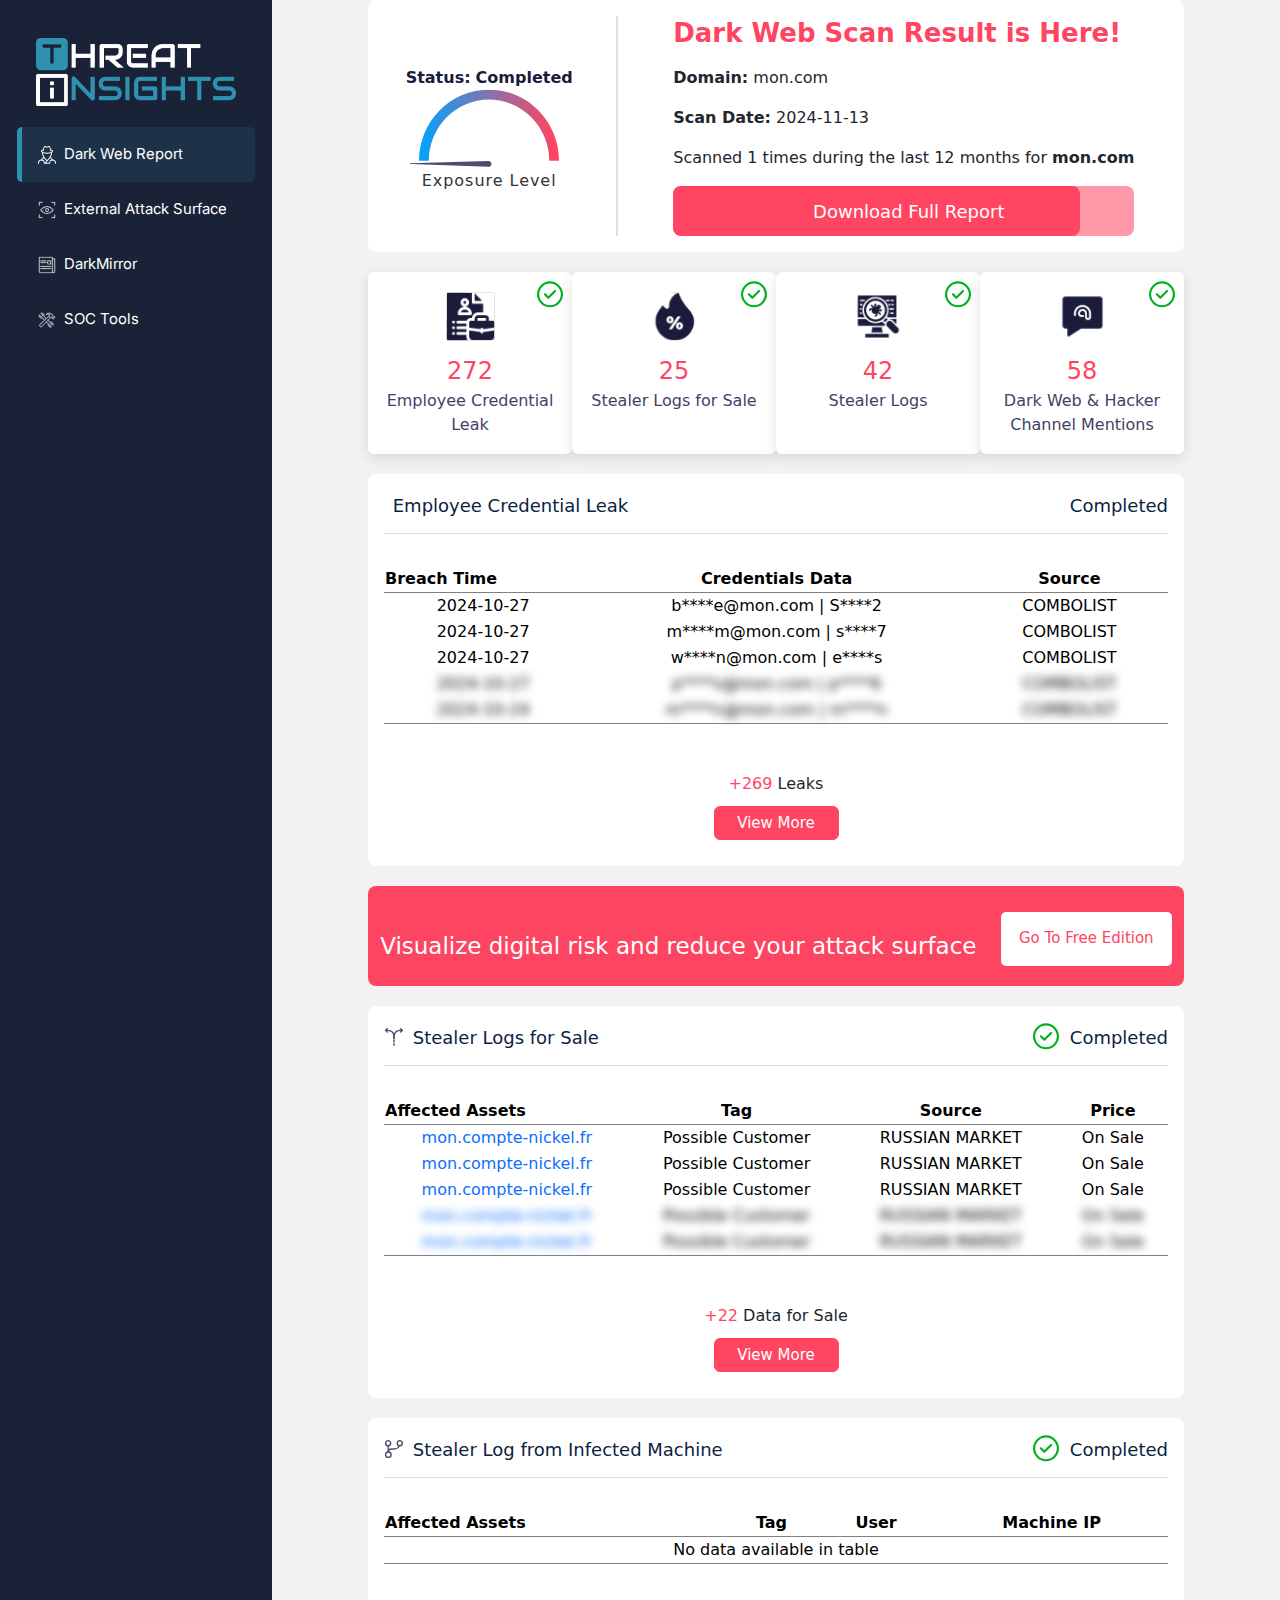
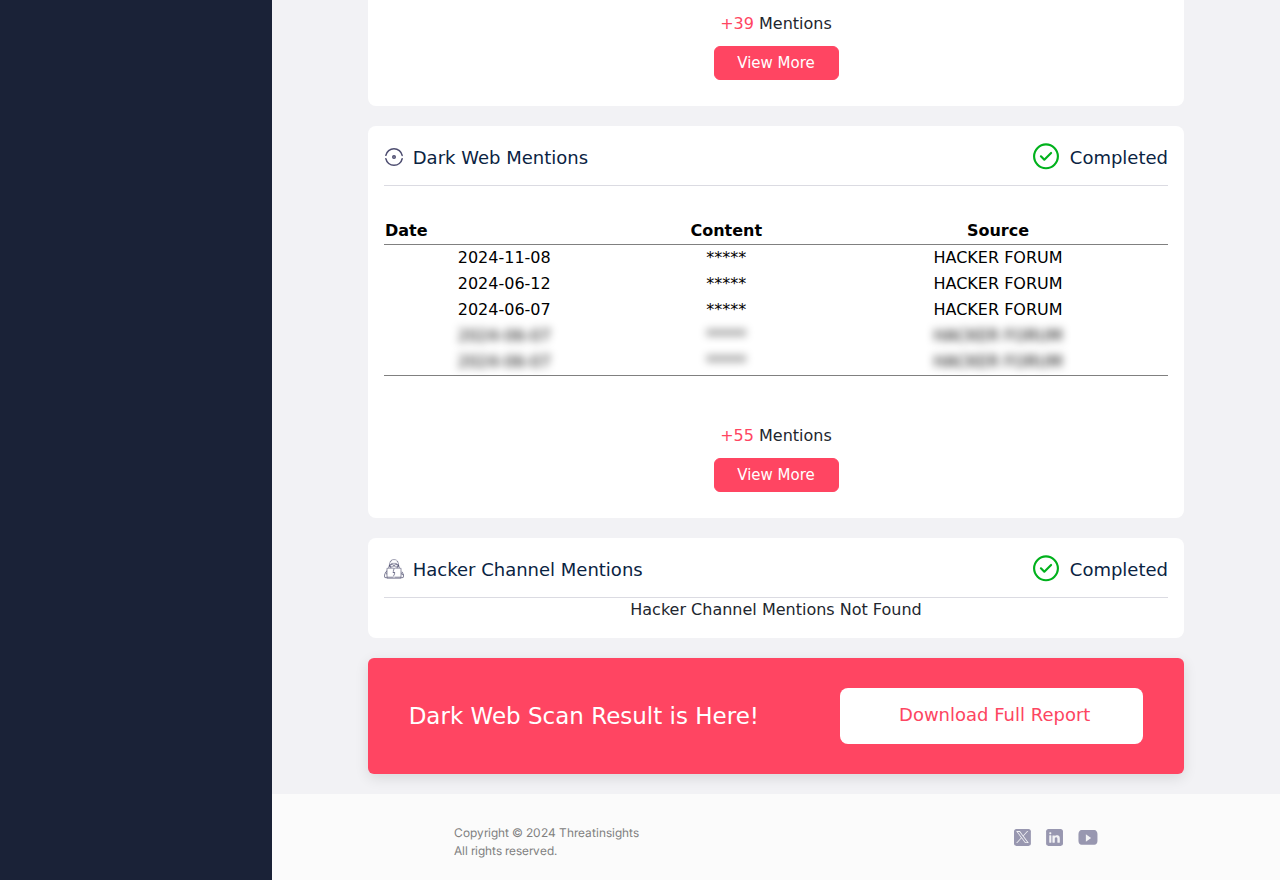
==== commit 3b2686e2: "fixes" ====
--- a/dark-web-report-result.html
+++ b/dark-web-report-result.html
@@ -92,12 +92,12 @@
                   <div class="risk-chart">
                     <img
                       class="custom-gauge-circle"
-                      src="/labs/static/img/custom_gauge.svg"
+                      src="assets/img/custom_gauge.svg"
                       alt="gauge"
                     />
                     <img
                       class="custom-gauge-needle"
-                      src="/labs/static/img/custom_needle.svg"
+                      src="assets/img/custom_needle.svg"
                       alt="gauge-needle"
                       style="transform: rotate(270deg)"
                     />
@@ -132,7 +132,7 @@
                             <img
                               id="completion-image"
                               style=""
-                              src="/labs/static/img/download_full_report_vector_white.png"
+                              src="assets/img/download_full_report_vector_white.png"
                               alt=""
                             />
                             <p
@@ -166,12 +166,12 @@
                     <div class="loader custom-loader stat-card-loader"></div>
                     <img
                       class="stat-card-scanning-img"
-                      src="/labs/static/img/icon/external_attack/check.svg"
+                      src="assets/img/check.svg"
                       alt=""
                     />
                   </div>
                   <img
-                    src="/labs/static/img/icon/dws_info_card/employee_credential_leak.svg"
+                    src="assets/img/employee_credential_leak.svg"
                     alt=""
                   />
                   <div class="right-side">
@@ -195,12 +195,12 @@
                     <div class="loader custom-loader stat-card-loader"></div>
                     <img
                       class="stat-card-scanning-img"
-                      src="/labs/static/img/icon/external_attack/check.svg"
+                      src="assets/img/check.svg"
                       alt=""
                     />
                   </div>
                   <img
-                    src="/labs/static/img/icon/dws_info_card/stealer_log_for_sale.svg"
+                    src="assets/img/stealer_log_for_sale.svg"
                     alt=""
                   />
                   <div class="right-side">
@@ -224,12 +224,12 @@
                     <div class="loader custom-loader stat-card-loader"></div>
                     <img
                       class="stat-card-scanning-img"
-                      src="/labs/static/img/icon/external_attack/check.svg"
+                      src="assets/img/check.svg"
                       alt=""
                     />
                   </div>
                   <img
-                    src="/labs/static/img/icon/dws_info_card/stealer_log.svg"
+                    src="assets/img/stealer_log.svg"
                     alt=""
                   />
                   <div class="right-side">
@@ -253,12 +253,12 @@
                     <div class="loader custom-loader stat-card-loader"></div>
                     <img
                       class="stat-card-scanning-img"
-                      src="/labs/static/img/icon/external_attack/check.svg"
+                      src="assets/img/check.svg"
                       alt=""
                     />
                   </div>
                   <img
-                    src="/labs/static/img/icon/dws_info_card/dark_web_mentions.svg"
+                    src="assets/img/dark_web_mentions.svg"
                     alt=""
                   />
                   <div class="right-side">
@@ -277,7 +277,7 @@
                 <div class="d-flex justify-content-between labs-card-header">
                   <div class="labs-card-title">
                     <img
-                      src="/labs/static/img/icon/external_attack/vuln.svg"
+                      src="assets/img/external_attack/vuln.svg"
                       alt=""
                     />
                     <p>Employee Credential Leak</p>
@@ -285,7 +285,7 @@
                   <div id="credentials-scanning" class="labs-card-status">
                     <div class="loader custom-loader"></div>
                     <img
-                      src="/labs/static/img/icon/external_attack/check.svg"
+                      src="assets/img/external_attack/check.svg"
                       alt=""
                     />
                     <p class="scan-text">Scanning</p>
@@ -426,7 +426,7 @@
                 <div class="d-flex justify-content-between labs-card-header">
                   <div class="labs-card-title">
                     <img
-                      src="/labs/static/img/icon/external_attack/related.svg"
+                      src="assets/img/related.svg"
                       alt=""
                     />
                     <p>Stealer Logs for Sale</p>
@@ -437,7 +437,7 @@
                   >
                     <div class="loader custom-loader"></div>
                     <img
-                      src="/labs/static/img/icon/external_attack/check.svg"
+                      src="assets/img/check.svg"
                       alt=""
                     />
                     <p class="scan-text">Scanning</p>
@@ -595,7 +595,7 @@
                 <div class="d-flex justify-content-between labs-card-header">
                   <div class="labs-card-title">
                     <img
-                      src="/labs/static/img/icon/external_attack/ip.svg"
+                      src="assets/img/ip.svg"
                       alt=""
                     />
                     <p>Stealer Log from Infected Machine</p>
@@ -603,7 +603,7 @@
                   <div id="stealer-log-scanning" class="labs-card-status">
                     <div class="loader custom-loader"></div>
                     <img
-                      src="/labs/static/img/icon/external_attack/check.svg"
+                      src="assets/img/check.svg"
                       alt=""
                     />
                     <p class="scan-text">Scanning</p>
@@ -721,7 +721,7 @@
                 <div class="d-flex justify-content-between labs-card-header">
                   <div class="labs-card-title">
                     <img
-                      src="/labs/static/img/icon/external_attack/details.svg"
+                      src="assets/img/details.svg"
                       alt=""
                     />
                     <p>Dark Web Mentions</p>
@@ -729,7 +729,7 @@
                   <div id="dark-web-mentions-scanning" class="labs-card-status">
                     <div class="loader custom-loader"></div>
                     <img
-                      src="/labs/static/img/icon/external_attack/check.svg"
+                      src="assets/img/check.svg"
                       alt=""
                     />
                     <p class="scan-text">Scanning</p>
@@ -855,7 +855,7 @@
                 <div class="d-flex justify-content-between labs-card-header">
                   <div class="labs-card-title">
                     <img
-                      src="/labs/static/img/icon/external_attack/external_attack_hacker_image.svg"
+                      src="assets/img/external_attack_hacker_image.svg"
                       alt=""
                     />
                     <p>Hacker Channel Mentions</p>
@@ -863,7 +863,7 @@
                   <div id="hacker-mentions-scanning" class="labs-card-status">
                     <div class="loader custom-loader"></div>
                     <img
-                      src="/labs/static/img/icon/external_attack/check.svg"
+                      src="assets/img/check.svg"
                       alt=""
                     />
                     <p class="scan-text">Scanning</p>
@@ -932,7 +932,7 @@
                   <div class="download-button" style="font-size: 18px">
                     <img
                       style="color: rgba(255, 69, 98, 1)"
-                      src="/labs/static/img/download_full_report_vector.png"
+                      src="assets/img/download_full_report_vector.png"
                       alt=""
                     />
                     Download Full Report
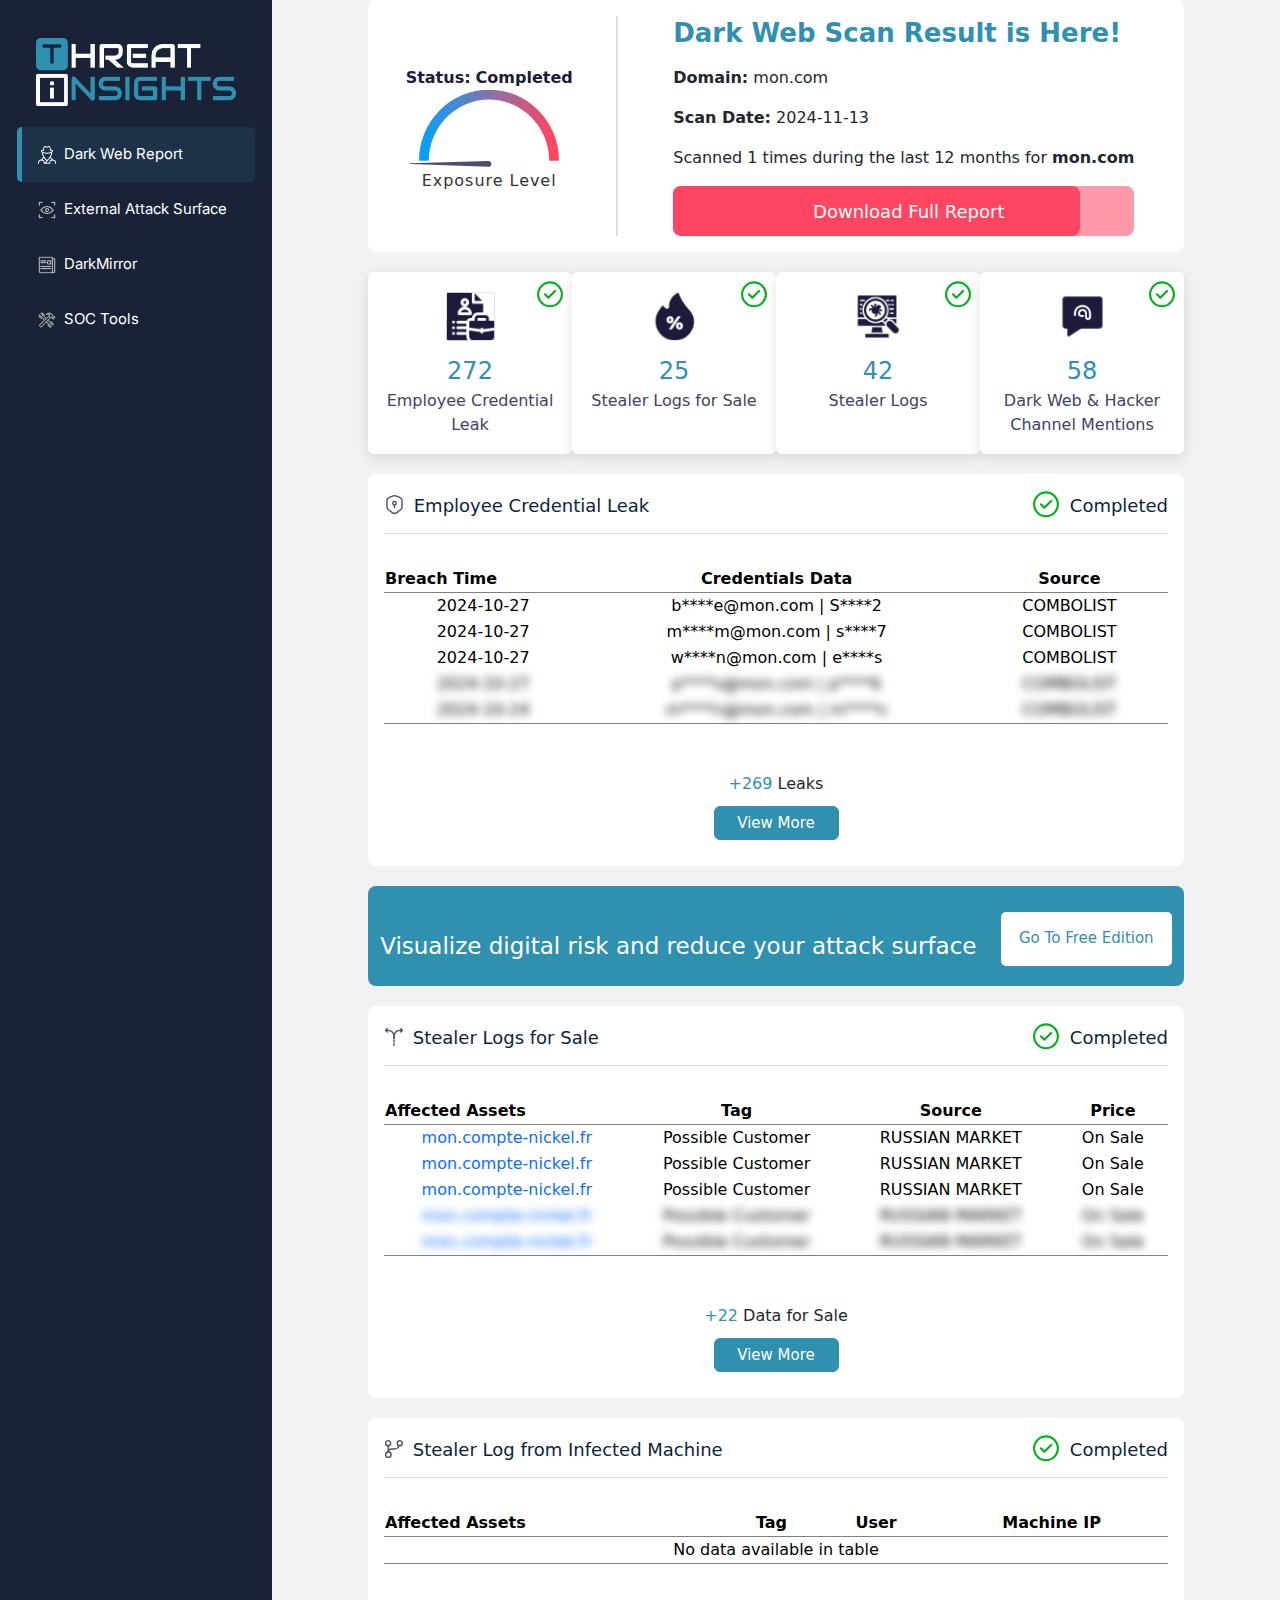
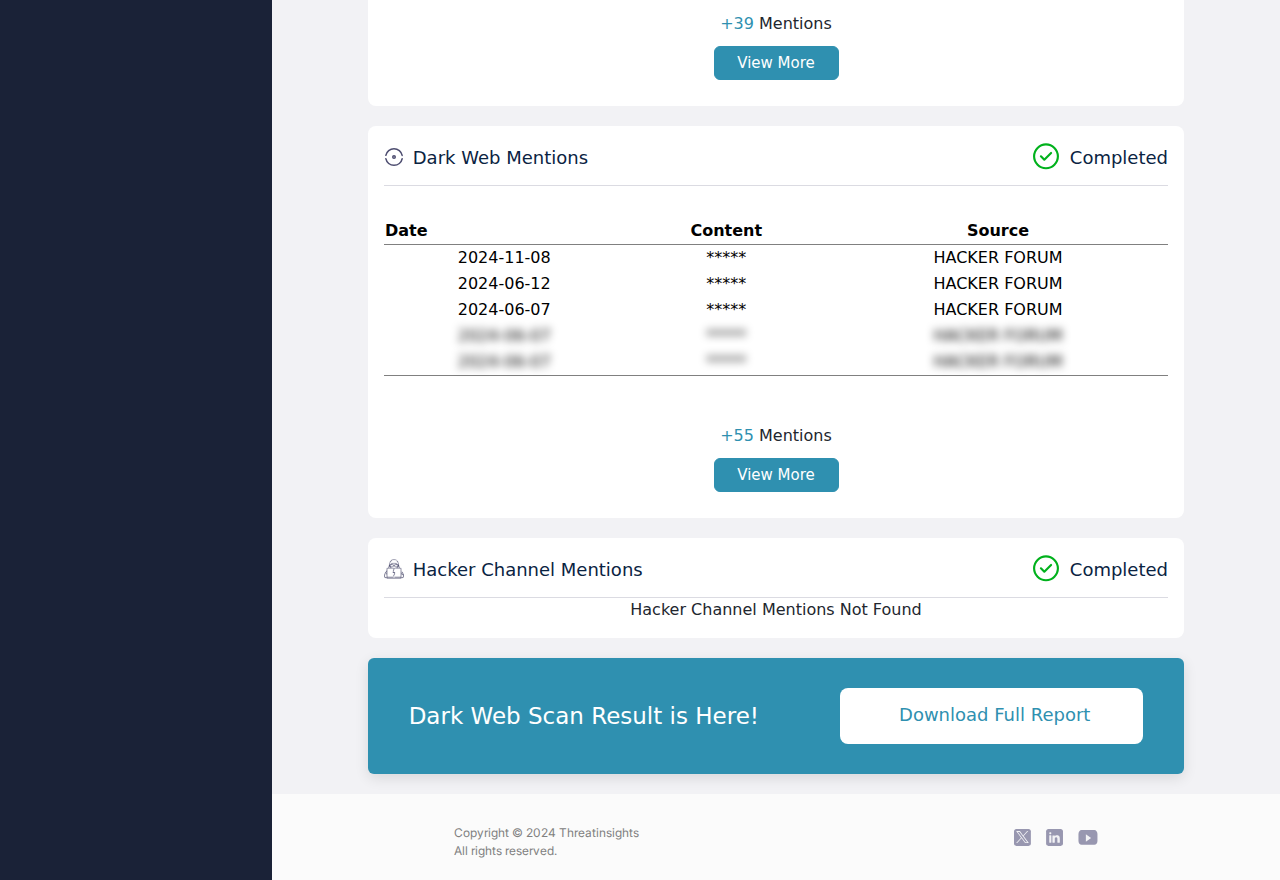
==== commit 11bdde90: "fixes" ====
--- a/dark-web-report-result.html
+++ b/dark-web-report-result.html
@@ -110,7 +110,7 @@
                 <div class="first-look-right">
                   <div class="container">
                     <div class="report-title">
-                      <p class="dark-web-report-header1" style="color: #ff4562">
+                      <p class="dark-web-report-header1">
                         Dark Web Scan Result is Here!
                       </p>
                       <p><strong>Domain:</strong> mon.com</p>
@@ -175,7 +175,7 @@
                     alt=""
                   />
                   <div class="right-side">
-                    <p style="color: #ff4562" class="stat-number">
+                    <p class="stat-number">
                       <span id="stat-card-credentials-count">272</span>
                     </p>
                     <p style="color: #424265" class="stat-title">
@@ -204,7 +204,7 @@
                     alt=""
                   />
                   <div class="right-side">
-                    <p style="color: #ff4562" class="stat-number">
+                    <p class="stat-number">
                       <span id="stat-card-stealer-logs-for-sale-count">25</span>
                     </p>
                     <p style="color: #424265" class="stat-title">
@@ -233,7 +233,7 @@
                     alt=""
                   />
                   <div class="right-side">
-                    <p style="color: #ff4562" class="stat-number">
+                    <p class="stat-number">
                       <span id="stat-card-stealer-count">42</span>
                     </p>
                     <p style="color: #424265" class="stat-title">
@@ -262,7 +262,7 @@
                     alt=""
                   />
                   <div class="right-side">
-                    <p style="color: #ff4562" class="stat-number">
+                    <p class="stat-number">
                       <span id="stat-card-hacker-dark-web-mentions-count"
                         >58</span
                       >
@@ -277,7 +277,7 @@
                 <div class="d-flex justify-content-between labs-card-header">
                   <div class="labs-card-title">
                     <img
-                      src="assets/img/external_attack/vuln.svg"
+                      src="assets/img/vuln.svg"
                       alt=""
                     />
                     <p>Employee Credential Leak</p>
@@ -285,7 +285,7 @@
                   <div id="credentials-scanning" class="labs-card-status">
                     <div class="loader custom-loader"></div>
                     <img
-                      src="assets/img/external_attack/check.svg"
+                      src="assets/img/check.svg"
                       alt=""
                     />
                     <p class="scan-text">Scanning</p>
@@ -383,11 +383,10 @@
                     </div>
                     <div
                       class="more-found"
-                      style=""
                       id="credentials-more-found"
                     >
-                      <span style="color: #ff4562">+</span
-                      ><span style="color: #ff4562" id="credentials-count"
+                      <span>+</span
+                      ><span id="credentials-count"
                         >269</span
                       >
                       Leaks
@@ -568,12 +567,10 @@
                     </div>
                     <div
                       class="more-found"
-                      style=""
                       id="stealer-logs-for-sale-more-found"
                     >
-                      <span style="color: #ff4562">+</span
+                      <span>+</span
                       ><span
-                        style="color: #ff4562"
                         id="stealer-logs-for-sale-count"
                         >22</span
                       >
@@ -693,11 +690,10 @@
                     </div>
                     <div
                       class="more-found"
-                      style=""
                       id="stealer-log-more-found"
                     >
-                      <span style="color: #ff4562">+</span
-                      ><span style="color: #ff4562" id="stealer-log-count"
+                      <span>+</span
+                      ><span id="stealer-log-count"
                         >39</span
                       >
                       Mentions
@@ -827,11 +823,10 @@
                     </div>
                     <div
                       class="more-found"
-                      style=""
                       id="dark-web-mentions-more-found"
                     >
-                      <span style="color: #ff4562">+</span
-                      ><span style="color: #ff4562" id="dark-web-mentions-count"
+                      <span>+</span
+                      ><span id="dark-web-mentions-count"
                         >55</span
                       >
                       Mentions
@@ -889,7 +884,6 @@
                   <div class="view-more-card">
                     <div
                       class="not-found"
-                      style=""
                       id="hacker-mentions-not-found"
                     >
                       Hacker Channel Mentions Not Found
@@ -899,8 +893,8 @@
                       style="display: none"
                       id="hacker-mentions-more-found"
                     >
-                      <span style="color: #ff4562">+</span
-                      ><span style="color: #ff4562" id="hacker-mentions-count"
+                      <span>+</span
+                      ><span id="hacker-mentions-count"
                         >0</span
                       >
                       Mentions
--- a/assets/css/result_report.css
+++ b/assets/css/result_report.css
@@ -68,6 +68,7 @@
     font-size: 26px;
     font-weight: 600;
     line-height: 34.4px;
+    color: #2F90B0;
 }
 
 .result_illustration {
@@ -154,7 +155,7 @@
     width: 90%;
     height: 60px;
     margin-top: 15px;
-    background-color: #FF4562;
+    background-color: #2F90B0;
     color: white;
     font-weight: 400;
     display: none;
@@ -243,7 +244,7 @@
 }
 
 .agreement a {
-    color: #FF4562 !important;
+    color: #2F90B0 !important;
     text-decoration: underline !important;
 }
 
@@ -267,7 +268,7 @@
     font-size: 32px;
     font-weight: 600;
     line-height: 42.34px;
-    color: #FF4562;
+    color: #2F90B0;
 }
 
 .modal-info-description {
@@ -280,8 +281,8 @@
 .modal-info-description-mobile {
     padding-right: 30px;
     padding-left: 30px;
-    display: none;,
-font-size: 16 px;
+    display: none;
+    font-size: 16px;
     font-weight: 400;
     color: #727578;
     background-color: #F3F3F3;
@@ -289,6 +290,7 @@
 
 .stat-number {
     font-size: 24px;
+    color: #2F90B0;
 }
 
 .stat-title {
@@ -320,7 +322,7 @@
     display: flex;
     align-items: center;
     justify-content: space-around;
-    background-color: #FF4562;
+    background-color: #2F90B0;
     transition: 0.8s;
 }
 
@@ -363,7 +365,7 @@
 
 .request-demo {
     width: 100%;
-    background: #fd4561;
+    background: #2F90B0;
     height: 100px;
     margin-top: 100px;
 }
@@ -386,7 +388,7 @@
     text-align: center;
     float: right;
     cursor: pointer;
-    color: #fd4561;
+    color: #2F90B0;
     line-height: 53px;
 }
 
@@ -400,7 +402,7 @@
     align-items: center;
     text-align: center;
     float: right;
-    color: #fd4561;
+    color: #2F90B0;
     line-height: 53px;
 }
 
@@ -457,7 +459,7 @@
 }
 
 .custom-loader:before {
-    border: 1px solid #FD4561;
+    border: 1px solid #2F90B0;
     opacity: 0;
     animation-name: loader2-1;
 }
@@ -478,7 +480,7 @@
 }
 
 .custom-loader:after {
-    background-color: #FD4561;
+    background-color: #2F90B0;
     animation-name: loader-animation;
 }
 
@@ -867,7 +869,7 @@
 }
 
 .labs-card-status.scanning {
-    color: #FD4561
+    color: #2F90B0
 }
 
 .labs-card-status.scanning .loader {
@@ -970,6 +972,10 @@
     display: flex;
     align-items: center;
     flex-direction: column;
+}
+
+.view-more-card span {
+    color: #2F90B0;
 }
 
 .stat-card {
@@ -1029,7 +1035,7 @@
 }
 
 .found-variables p {
-    color: #FF4562;
+    color: #2F90B0;
     margin: 0;
 }
 
@@ -1039,7 +1045,7 @@
     font-size: 15px;
     color: white;
     opacity: 0.35;
-    background: #FF4562;
+    background: #2F90B0;
     border-radius: 6px;
     text-align: center;
     padding-top: 5px;
@@ -1048,7 +1054,7 @@
     align-items: center;
     justify-content: flex-end;
     position: relative;
-    border: 1px solid #FF4562;
+    border: 1px solid #2F90B0;
     cursor: pointer;
 }
 
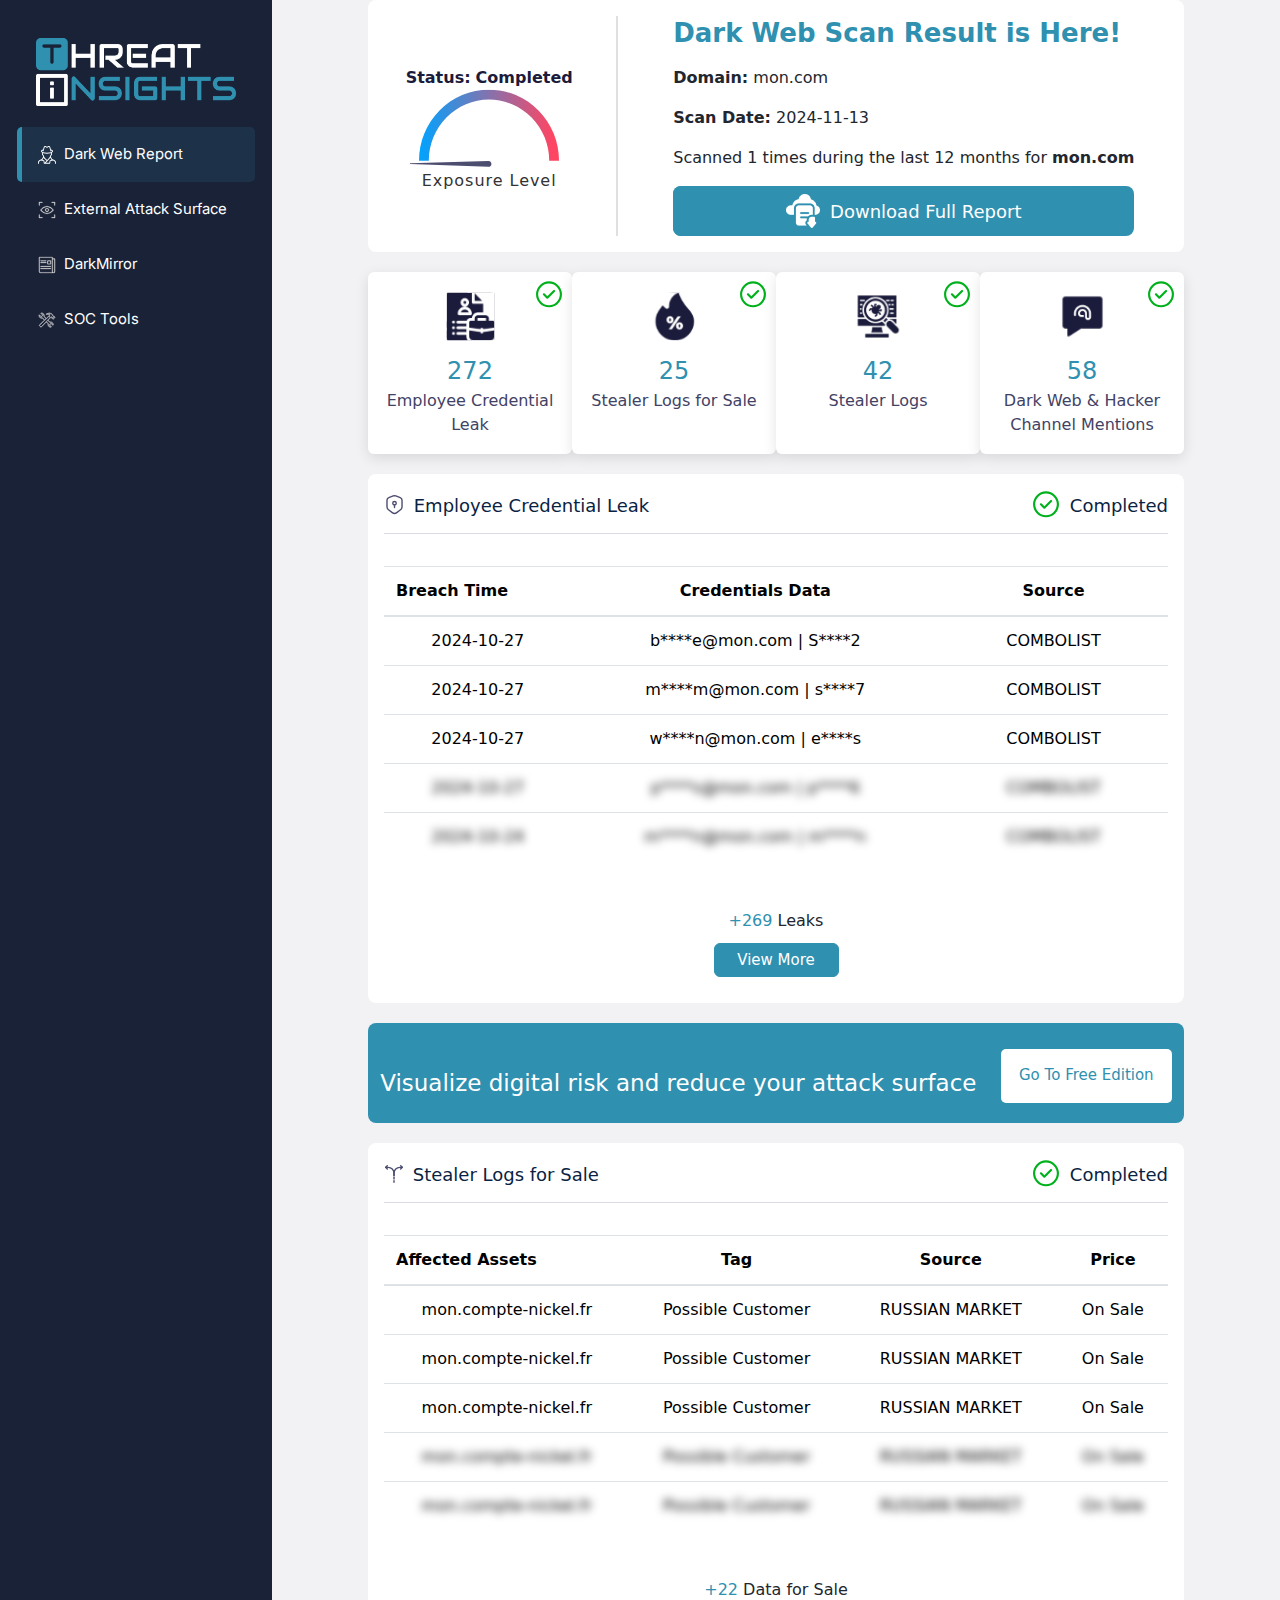
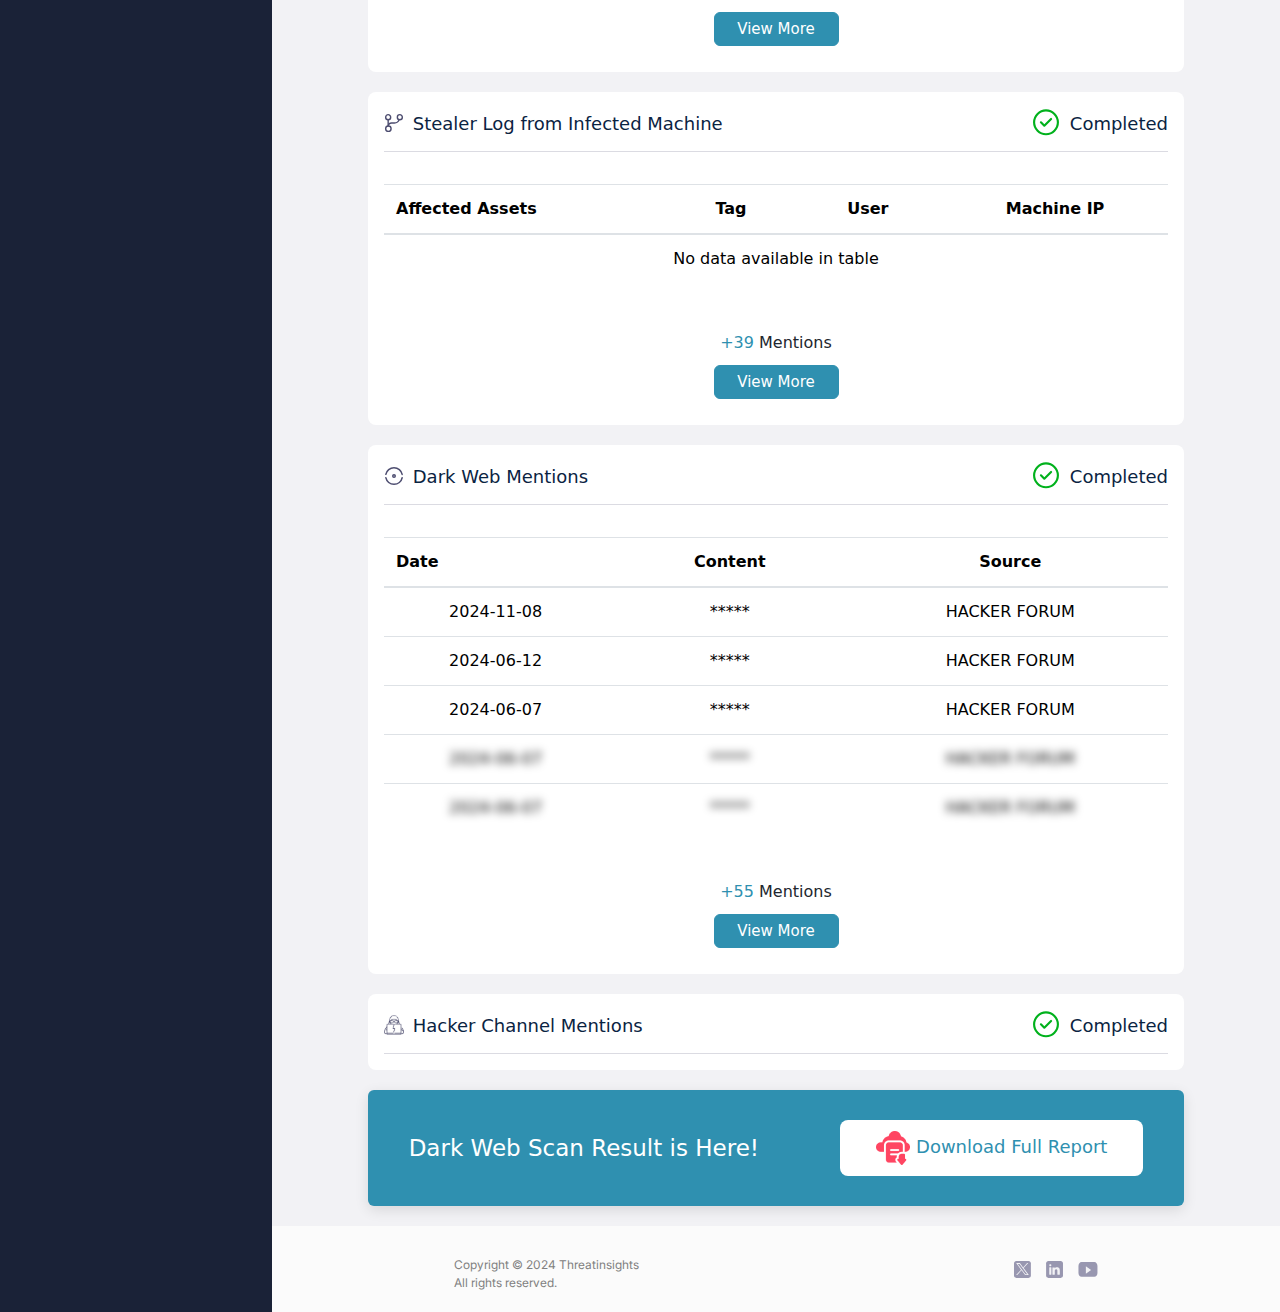
==== commit 5a221f05: "fixes" ====
--- a/dark-web-report-result.html
+++ b/dark-web-report-result.html
@@ -883,7 +883,7 @@
                   </div>
                   <div class="view-more-card">
                     <div
-                      class="not-found"
+                      class="not-found d-none"
                       id="hacker-mentions-not-found"
                     >
                       Hacker Channel Mentions Not Found
--- a/style.css
+++ b/style.css
@@ -85,4 +85,7 @@
     width: 50px;
     height: 50px;
   }
+  .main-content {
+    margin-top: 10px;
+  }
 }
--- a/assets/css/result_report.css
+++ b/assets/css/result_report.css
@@ -1,1107 +1,1123 @@
 body {
-    background: #F2F2F5;
+  background: #f2f2f5;
 }
 
 .container {
-    margin-top: 0;
+  margin-top: 0;
 }
 
 .deep-web-sonar-result-container {
-
-    color: #22262E;
-    max-width: 100%;
+  color: #22262e;
+  max-width: 100%;
 }
 
 .loading-bar-container {
-    cursor: pointer;
-    position: relative;
+  cursor: pointer;
+  position: relative;
+  width: 100%;
+  height: 50px;
+  background-color: #2f90b0;
+  border-radius: 8px;
+}
+
+.loading-bar {
+  height: 100%;
+  width: 5%;
+  background-color: #2f90b0;
+  transition: width 0.3s ease;
+  border-radius: 8px;
+}
+
+.successful-download-placeholder {
+  display: flex;
+  flex-direction: row;
+  justify-content: center;
+  align-items: center;
+}
+
+#loading-text {
+  display: flex;
+  justify-content: center;
+  margin-top: 12px;
+  color: white;
+  font-size: 18px;
+  font-weight: 500;
+}
+
+#download-full-report-text {
+  display: none;
+  color: white;
+  font-size: 18px;
+  font-weight: 500;
+  margin-top: 12px;
+  margin-left: 10px;
+}
+
+.loading-bar-placeholder {
+  position: absolute;
+  width: 100%;
+  height: auto;
+}
+
+.loading-bar-placeholder img {
+  margin-bottom: 5px;
+}
+
+.dark-web-report-header1 {
+  font-size: 26px;
+  font-weight: 600;
+  line-height: 34.4px;
+  color: #2f90b0;
+}
+
+.result_illustration {
+  margin: 40px 40px;
+  border-radius: 5px;
+}
+
+.control__indicator {
+  top: 0;
+  border: 2px solid rgba(10, 11, 30, 0.1);
+  border-radius: 5px;
+  background: white;
+  display: flex;
+  flex-direction: column;
+  align-items: center;
+  transition: all 0.35s ease-in-out;
+  justify-content: center;
+}
+
+.control--checkbox {
+  display: inline-block;
+  position: relative;
+  cursor: pointer;
+  vertical-align: middle;
+}
+
+.control--checkbox input:checked + .control__indicator:after {
+  opacity: 1; /* Show the box */
+  transform: scale(1); /* Increase size */
+}
+
+.control--checkbox .control__indicator:after {
+  content: "";
+  width: 50%;
+  height: 50%;
+  background: #ff5462;
+  border-radius: 3px;
+  text-align: center;
+  font-size: 14px;
+  opacity: 0; /* Initially hidden */
+  transform: scale(0); /* Initially small size */
+  transition: all 0.35s ease-in-out; /* Include transition property here as well */
+}
+
+.control--checkbox input:checked + .control__indicator {
+  border: 2px solid #ff5462; /* Updated border style */
+}
+
+#mailInput {
+  padding-left: 10px;
+  width: 100%;
+  font-family: "Mazzard";
+  font-size: 16px;
+}
+
+.search-input-info-text {
+  font-size: 16px;
+}
+
+.mail-input-area {
+  border-radius: 10px;
+  width: 450px;
+}
+
+.mail-input-area-wrapper {
+  width: 650px;
+}
+
+.mail-send-button {
+  margin-left: 20px;
+  border-radius: 10px;
+  width: 150px;
+  height: 60px;
+  color: white;
+  font-weight: 500;
+  display: flex;
+  flex-direction: column;
+  justify-content: center;
+  align-items: center;
+}
+
+.mail-send-button-mobile {
+  border-radius: 10px;
+  width: 90%;
+  height: 60px;
+  margin-top: 15px;
+  background-color: #2f90b0;
+  color: white;
+  font-weight: 400;
+  display: none;
+  flex-direction: column;
+  justify-content: center;
+  align-items: center;
+}
+
+.mail-area {
+  display: flex;
+  flex-direction: column;
+  align-items: flex-start;
+}
+
+.mail-area-wrapper {
+  width: 90%;
+  display: flex;
+  flex-direction: column;
+  align-items: flex-start;
+}
+.successful-report-modal-container {
+  width: 100%;
+  display: flex;
+  flex-direction: row;
+  align-items: center;
+  background: #1b1b3c;
+  border-radius: 10px;
+}
+
+.successful-report-modal-container-check {
+  width: 90px;
+  margin-bottom: 20px;
+}
+
+.successful-report-modal-container-image-right {
+  width: 100%;
+  max-width: 340px;
+  margin: 25px 40px;
+}
+
+.successful-report-modal-container-left {
+  display: flex;
+  flex-direction: column;
+  width: 45%;
+  padding: 40px;
+  background: white;
+  border-radius: 10px 0 0 10px;
+}
+
+.successful-report-modal-container-right {
+  display: flex;
+  flex-direction: column;
+  width: 55%;
+  height: 100%;
+  background-color: #1b1b3c;
+  align-items: center;
+}
+
+.c-modal-content {
+  border-radius: 10px;
+}
+
+.before-send {
+  flex-direction: column;
+  align-items: center;
+}
+
+.modal-info-wrapper {
+  align-items: center;
+}
+
+.c-close {
+  right: 5px;
+  font-size: 30px;
+  font-weight: 300;
+}
+
+.modal-description-wrapper {
+  border-top-left-radius: 10px;
+  border-top-right-radius: 10px;
+}
+
+.agreement {
+  padding-right: 20px;
+  margin-top: 15px;
+}
+
+.agreement a {
+  color: #2f90b0 !important;
+  text-decoration: underline !important;
+}
+
+.modal-info-img {
+  margin-right: 60px;
+  width: 76px;
+}
+
+.modal-description-wrapper {
+  display: flex;
+  background-color: #f3f3f3;
+}
+
+.modal-info-wrapper {
+  display: flex;
+  flex-direction: column;
+  justify-content: center;
+}
+
+.modal-info-header {
+  font-size: 32px;
+  font-weight: 600;
+  line-height: 42.34px;
+  color: #2f90b0;
+}
+
+.modal-info-description {
+  padding-right: 10px;
+  font-size: 16px;
+  font-weight: 400;
+  color: #727578;
+}
+
+.modal-info-description-mobile {
+  padding-right: 30px;
+  padding-left: 30px;
+  display: none;
+  font-size: 16px;
+  font-weight: 400;
+  color: #727578;
+  background-color: #f3f3f3;
+}
+
+.stat-number {
+  font-size: 24px;
+  color: #2f90b0;
+}
+
+.stat-title {
+  font-weight: 500;
+  font-size: 16px;
+}
+
+.stat-card-status {
+  position: absolute;
+  left: 20px;
+  margin-top: -120px;
+}
+
+.stat-card-container {
+  display: flex;
+  flex-direction: row;
+  justify-content: space-between;
+}
+
+.download-full-report {
+  opacity: 0.35;
+  margin-bottom: 20px;
+  margin-top: 15px;
+  width: 100%;
+  height: 116px;
+  box-shadow: 0 4px 14px rgba(0, 0, 0, 0.11);
+  border-radius: 6px;
+  overflow: hidden;
+  display: flex;
+  align-items: center;
+  justify-content: space-around;
+  background-color: #2f90b0;
+  transition: 0.8s;
+}
+
+.download-full-report img {
+  object-fit: scale-down;
+}
+
+.request-demo {
+  border-radius: 8px;
+  height: 116px;
+  display: flex;
+}
+
+.download-full-report p {
+  margin-top: 16px;
+  font-size: 23px;
+  color: #ffffff;
+  float: left;
+  display: inline-block;
+}
+
+/* Labs Card */
+.labs-card {
+  padding: 16px;
+  background: #ffffff;
+  border-radius: 8px;
+  width: 100%;
+}
+
+.risk-chart {
+  position: relative;
+}
+
+.demo-wrapper {
+  display: flex;
+  align-items: center;
+  justify-content: space-around;
+  width: 100%;
+}
+
+.request-demo {
+  width: 100%;
+  background: #2f90b0;
+  height: 100px;
+  margin-top: 100px;
+}
+
+.request-demo p {
+  font-size: 23px;
+  color: #ffffff;
+  margin-top: 36px;
+  float: left;
+  display: inline-block;
+}
+
+.download-button {
+  background: #ffffff;
+  border-radius: 8px;
+  width: 303px;
+  height: 56px;
+  font-size: 15px;
+  align-items: center;
+  text-align: center;
+  float: right;
+  cursor: pointer;
+  color: #2f90b0;
+  line-height: 53px;
+}
+
+.request-demo .request-button {
+  margin-top: 25px;
+  background: #ffffff;
+  border-radius: 5px;
+  width: 171px;
+  height: 54px;
+  font-size: 15px;
+  align-items: center;
+  text-align: center;
+  float: right;
+  color: #2f90b0;
+  line-height: 53px;
+}
+
+.blur {
+  filter: blur(4px);
+  user-select: none;
+}
+
+.text-left {
+  text-align: left;
+}
+
+.price-column {
+  width: 70px;
+}
+
+.stat-card-loader {
+  top: 20px !important;
+  margin: 10px 65px !important;
+  position: absolute !important;
+}
+
+.loader {
+  width: 15px;
+  height: 15px;
+  border-radius: 50%;
+  position: relative;
+  vertical-align: middle;
+  margin: 0 auto;
+  display: inline-block;
+  opacity: 0.5;
+  display: none;
+}
+
+.loader,
+.loader:before,
+.loader:after {
+  animation: 1s infinite ease-in-out;
+}
+
+.loader:before,
+.loader:after {
+  width: 100%;
+  height: 100%;
+  border-radius: 50%;
+  position: absolute;
+  top: 0;
+  left: 0;
+}
+
+.custom-loader:before,
+.custom-loader:after {
+  content: "";
+}
+
+.custom-loader:before {
+  border: 1px solid #2f90b0;
+  opacity: 0;
+  animation-name: loader2-1;
+}
+
+@keyframes loader2-1 {
+  0% {
+    transform: scale(1);
+    opacity: 1;
+  }
+  50% {
+    transform: scale(1.3);
+    opacity: 0;
+  }
+  100% {
+    transform: scale(1.3);
+    opacity: 0;
+  }
+}
+
+.custom-loader:after {
+  background-color: #2f90b0;
+  animation-name: loader-animation;
+}
+
+@keyframes loader-animation {
+  0% {
+    transform: scale(1);
+  }
+  50% {
+    transform: scale(0.7);
+  }
+  100% {
+    transform: scale(1);
+  }
+}
+
+.custom-gauge-needle {
+  position: absolute;
+  top: -8px;
+  left: 70px;
+  transform-origin: bottom center 7px;
+  transform: rotate(286deg);
+}
+
+.custom-gauge-needle.scanning {
+  animation: needle-animation 10s;
+  animation-iteration-count: infinite;
+}
+
+@keyframes needle-animation {
+  0% {
+    transform: rotate(290deg);
+  }
+  50% {
+    transform: rotate(430deg);
+  }
+  100% {
+    transform: rotate(290deg);
+  }
+}
+
+@media (min-width: 2460px) {
+  .dark-web-search-result-col {
+    max-width: 50% !important;
+  }
+}
+@media (min-width: 2560px) {
+  .stat-card-loader {
+    top: 280px !important;
+  }
+}
+
+@media (max-width: 2560px) {
+  .c-modal-content {
+    margin: 8% auto;
+  }
+
+  .stat-card-loader {
+    top: 280px !important;
+  }
+}
+
+@media (max-width: 1500px) {
+  .stat-card-loader {
+    top: 275px !important;
+  }
+}
+
+@media (max-width: 1024px) {
+  .risk-chart-sect {
+    display: none !important;
+  }
+
+  .labs-card-first-look-border {
+    display: none;
+  }
+
+  .stat-card {
+    width: 24% !important;
+  }
+
+  .table td {
+    word-break: break-word;
+  }
+
+  .stat-card-scanning-img {
+    margin: 10px 50px !important;
+  }
+}
+
+@media (max-width: 768px) {
+  .successful-report-modal-container {
+    flex-direction: column;
+  }
+
+  .successful-report-modal-container-check {
+    width: 70px !important;
+  }
+
+  .successful-report-modal-container-right {
+    margin-top: 20px;
     width: 100%;
-    height: 50px;
-    background-color: rgba(255, 152, 168, 1);
-    border-radius: 8px;
-}
-
-.loading-bar {
-    height: 100%;
-    width: 5%;
-    background-color: rgba(255, 69, 98, 1);
-    transition: width 0.3s ease;
-    border-radius: 8px;
-}
-
-.successful-download-placeholder {
-    display: flex;
+  }
+
+  .successful-report-modal-container-right p {
+    line-height: 0.5 !important;
+  }
+
+  .successful-report-modal-container-image-right {
+    width: 300px !important;
+  }
+
+  .successful-report-modal-container-left {
+    width: 100%;
+    border-radius: 10px 10px 0 0;
+    align-items: center;
+  }
+
+  .successful-report-modal-container-left p {
+    align-self: baseline;
+  }
+
+  .successful-report-modal-container-btn {
+    margin-bottom: 20px;
+  }
+
+  .report-title h5 {
+    font-size: 12px;
+  }
+
+  .labs-card:nth-of-type(1) {
+    border-top-left-radius: 0;
+    border-top-right-radius: 0;
     flex-direction: row;
-    justify-content: center;
     align-items: center;
-}
-
-#loading-text {
-    display: flex;
-    justify-content: center;
-    margin-top: 12px;
-    color: white;
-    font-size: 18px;
-    font-weight: 500;
-}
-
-#download-full-report-text {
-    display: none;
-    color: white;
-    font-size: 18px;
-    font-weight: 500;
-    margin-top: 12px;
-    margin-left: 10px;
-}
-
-.loading-bar-placeholder {
-    position: absolute;
-    width: 100%;
-    height: auto;
-}
-
-.loading-bar-placeholder img {
-    margin-bottom: 5px;
-}
-
-.dark-web-report-header1 {
-    font-size: 26px;
-    font-weight: 600;
-    line-height: 34.4px;
-    color: #2F90B0;
-}
-
-.result_illustration {
-    margin: 40px 40px;
-    border-radius: 5px;
-}
-
-.control__indicator {
-    top: 0;
-    border: 2px solid rgba(10, 11, 30, .1);
-    border-radius: 5px;
-    background: white;
+  }
+
+  .table tr {
+    font-size: 12px;
+  }
+
+  .labs-card-title {
+    font-size: 14px !important;
+  }
+
+  .labs-card-status img {
+    width: 30px;
+    height: 30px;
+  }
+
+  .complete-text {
+    display: none !important;
+  }
+
+  .c-modal-content {
+    margin: 20% auto;
+  }
+
+  .scan-text {
+    display: none !important;
+  }
+
+  #credentialsTable th:nth-child(1) {
+    width: 30% !important;
+  }
+
+  #credentialsTable th:nth-child(3) {
+    width: 35% !important;
+  }
+
+  #stealerLogsForSaleTable th:nth-child(2) {
+    width: 25% !important;
+  }
+
+  #stealerLogsForSaleTable th:nth-child(3) {
+    width: 25% !important;
+  }
+
+  #stealerLogsTable th:nth-child(2) {
+    width: 25% !important;
+  }
+
+  #darkWebMentionsTable th:nth-child(1) {
+    width: 25% !important;
+  }
+
+  #hackerMentionsTable th:nth-child(1) {
+    width: 30% !important;
+  }
+
+  #hackerMentionsTable th:nth-child(3) {
+    width: 30% !important;
+  }
+
+  .stat-card-loader {
+    margin: 10px 55px;
+  }
+}
+
+@media (max-width: 500px) {
+  .agreement {
+    padding-left: 20px;
+  }
+
+  #download-button-bottom-img {
+    margin-top: -10px;
+  }
+
+  .stat-card {
+    width: 100% !important;
+  }
+
+  .stat-card-container {
+    flex-direction: column;
+  }
+
+  .stat-card-loader {
+    top: inherit !important;
+    left: 0;
+  }
+
+  .modal-info-wrapper {
+    padding-right: 20px;
+  }
+
+  .mail-area {
     display: flex;
     flex-direction: column;
     align-items: center;
-    transition: all .35s ease-in-out;
-    justify-content: center;
-}
-
-.control--checkbox {
-    display: inline-block;
-    position: relative;
-    cursor: pointer;
-    vertical-align: middle;
-}
-
-.control--checkbox input:checked + .control__indicator:after {
-    opacity: 1; /* Show the box */
-    transform: scale(1); /* Increase size */
-}
-
-.control--checkbox .control__indicator:after {
-    content: "";
-    width: 50%;
-    height: 50%;
-    background: #ff5462;
-    border-radius: 3px;
-    text-align: center;
-    font-size: 14px;
-    opacity: 0; /* Initially hidden */
-    transform: scale(0); /* Initially small size */
-    transition: all .35s ease-in-out; /* Include transition property here as well */
-}
-
-.control--checkbox input:checked + .control__indicator {
-    border: 2px solid #ff5462; /* Updated border style */
-}
-
-#mailInput {
-    padding-left: 10px;
-    width: 100%;
-    font-family: "Mazzard";
-    font-size: 16px;
-}
-
-.search-input-info-text {
-    font-size: 16px;
-}
-
-.mail-input-area {
-    border-radius: 10px;
-    width: 450px;
-}
-
-.mail-input-area-wrapper {
-    width: 650px;
-}
-
-.mail-send-button {
+  }
+
+  .mail-area-info-text-wrapper {
+    align-self: flex-start;
     margin-left: 20px;
-    border-radius: 10px;
-    width: 150px;
-    height: 60px;
-    color: white;
-    font-weight: 500;
-    display: flex;
-    flex-direction: column;
-    justify-content: center;
-    align-items: center;
-}
-
-.mail-send-button-mobile {
-    border-radius: 10px;
-    width: 90%;
-    height: 60px;
-    margin-top: 15px;
-    background-color: #2F90B0;
-    color: white;
-    font-weight: 400;
-    display: none;
-    flex-direction: column;
-    justify-content: center;
-    align-items: center;
-}
-
-.mail-area {
-    display: flex;
-    flex-direction: column;
-    align-items: flex-start;
-}
-
-.mail-area-wrapper {
-    width: 90%;
-    display: flex;
-    flex-direction: column;
-    align-items: flex-start;
-}
-.successful-report-modal-container {
-    width: 100%;
-    display: flex;
-    flex-direction: row;
-    align-items: center;
-    background: #1B1B3C;
-    border-radius: 10px;
-}
-
-.successful-report-modal-container-check {
-    width: 90px;
-    margin-bottom: 20px;
-}
-
-.successful-report-modal-container-image-right{
-    width: 100%;
-    max-width: 340px;
-    margin: 25px 40px;
-}
-
-.successful-report-modal-container-left {
-    display: flex;
-    flex-direction: column;
-    width: 45%;
-    padding: 40px;
-    background: white;
-    border-radius: 10px 0 0 10px;
-}
-
-.successful-report-modal-container-right {
-    display: flex;
-    flex-direction: column;
-    width: 55%;
-    height: 100%;
-    background-color: #1B1B3C;
-    align-items: center;
-}
-
-.c-modal-content {
-    border-radius: 10px;
-}
-
-.before-send {
+    margin-bottom: -10px;
+  }
+
+  .mail-area-mobile-adaptation {
     flex-direction: column;
     align-items: center;
-}
-
-.modal-info-wrapper {
-    align-items: center;
-}
-
-.c-close {
-    right: 5px;
-    font-size: 30px;
-    font-weight: 300;
-}
-
-.modal-description-wrapper {
-    border-top-left-radius: 10px;
-    border-top-right-radius: 10px;
-}
-
-.agreement {
-    padding-right: 20px;
-    margin-top: 15px;
-}
-
-.agreement a {
-    color: #2F90B0 !important;
-    text-decoration: underline !important;
-}
-
-.modal-info-img {
-    margin-right: 60px;
-    width: 76px;
-}
-
-.modal-description-wrapper {
+  }
+
+  .mail-send-button {
+    display: none;
+  }
+
+  .mail-send-button-mobile {
     display: flex;
-    background-color: #F3F3F3;
-}
-
-.modal-info-wrapper {
+  }
+
+  .c-modal-content {
+    margin: 25% auto;
+  }
+
+  .result_illustration {
+    max-width: 150px;
+    margin: 20px 20px;
+  }
+
+  .mail-input-area-wrapper {
+    width: 100%;
+  }
+
+  .mail-input-area-wrapper {
+    margin-bottom: 20px;
+  }
+
+  .modal-info-header {
+    font-size: 28px;
+  }
+
+  .modal-info-description {
+    display: none;
+  }
+
+  .modal-info-description-mobile {
     display: flex;
+    font-size: 14px;
+  }
+
+  .modal-info-img {
+    margin-right: 30px;
+    width: 48px;
+  }
+
+  .demo-wrapper {
     flex-direction: column;
-    justify-content: center;
-}
-
-.modal-info-header {
-    font-size: 32px;
-    font-weight: 600;
-    line-height: 42.34px;
-    color: #2F90B0;
-}
-
-.modal-info-description {
-    padding-right: 10px;
+  }
+
+  .download-full-report {
+    flex-direction: column;
+    height: 160px;
+  }
+
+  .download-full-report p {
+    text-align: center;
+  }
+
+  .download-full-report a {
+    margin-bottom: 10px;
+  }
+
+  #download-full-report-text {
+    font-size: 17px;
+  }
+
+  #loading-text {
     font-size: 16px;
-    font-weight: 400;
-    color: #727578
-}
-
-.modal-info-description-mobile {
-    padding-right: 30px;
-    padding-left: 30px;
-    display: none;
-    font-size: 16px;
-    font-weight: 400;
-    color: #727578;
-    background-color: #F3F3F3;
-}
-
-.stat-number {
-    font-size: 24px;
-    color: #2F90B0;
-}
-
-.stat-title {
-    font-weight: 500;
-    font-size: 16px;
-}
-
-.stat-card-status {
-    position: absolute;
-    left: 20px;
-    margin-top: -120px;
-}
-
-.stat-card-container {
-    display: flex;
-    flex-direction: row;
-    justify-content: space-between
-}
-
-.download-full-report {
-    opacity: 0.35;
-    margin-bottom: 20px;
-    margin-top: 15px;
+  }
+
+  .dark-web-report-header1 {
+    text-align: center;
+  }
+
+  .mail-input-area {
+    width: 90%;
+  }
+
+  .report-title h5 {
+    font-size: 10px;
+  }
+
+  .row {
+    max-width: 590px;
+  }
+
+  .table tr {
+    font-size: 8px;
+  }
+
+  .labs-card-title {
+    font-size: 11px !important;
+  }
+
+  .labs-card .labs-card-header p {
+    font-size: 12px;
+  }
+}
+
+@media only screen and (max-width: 390px) {
+  .search-info p:nth-child(1) {
+    font-size: 14px;
+  }
+
+  .search-info p:nth-child(2) {
+    font-size: 9px;
+  }
+
+  #loading-text {
+    font-size: 15px;
+  }
+
+  #download-full-report-text {
+    font-size: 15px;
+  }
+
+  .download-button {
+    width: 250px;
+  }
+}
+
+.unclickable {
+  pointer-events: none;
+}
+
+.labs-card-status.scanning {
+  color: #2f90b0;
+}
+
+.labs-card-status.scanning .loader {
+  display: inline-block;
+}
+
+.labs-card-status.scanning img {
+  display: none;
+}
+
+.labs-card-status:not(.scanning) .scan-text {
+  display: none;
+}
+
+.labs-card-status.scanning .scan-text {
+  display: inline-block;
+}
+
+.labs-card-status.scanning .complete-text {
+  display: none;
+}
+
+.key {
+  font-weight: 600;
+  color: rgba(27, 27, 60, 1);
+}
+
+.value {
+  font-weight: 600;
+  color: rgba(27, 27, 60, 1);
+}
+
+.scanning {
+  animation: pulse 1s infinite;
+}
+
+@keyframes pulse {
+  0% {
+    opacity: 1;
+  }
+  50% {
+    opacity: 0.5;
+  }
+  100% {
+    opacity: 1;
+  }
+}
+
+.risk-chart-sect {
+  display: flex;
+  flex-direction: column;
+  align-items: center;
+  justify-content: center;
+}
+
+.risk-chart p {
+  font-size: 16px;
+  letter-spacing: 0.06em;
+  color: #333333;
+  position: relative;
+  top: 7px;
+}
+
+.labs-card-header {
+  border-bottom: 1px solid rgba(77, 77, 112, 0.2);
+}
+
+.labs-card-first-look-border {
+  border: 1px solid rgba(224, 224, 224, 1);
+  width: 1px;
+  height: auto;
+}
+
+.labs-card .labs-card-header p {
+  display: inline-block;
+  position: relative;
+  top: 2px;
+  padding-left: 3px;
+}
+
+.labs-card-header .labs-card-title {
+  font-size: 18px;
+  color: #0a2342;
+}
+
+.labs-card-header .labs-card-status {
+  font-size: 18px;
+  color: #0a2342;
+}
+
+.labs-card-body {
+  display: flex;
+  justify-content: space-between;
+  flex-wrap: wrap;
+}
+
+.view-more-card {
+  width: 100%;
+  display: flex;
+  align-items: center;
+  flex-direction: column;
+}
+
+.view-more-card span {
+  color: #2f90b0;
+}
+
+.stat-card {
+  background: #ffffff;
+  width: 205px;
+  height: 182px;
+  box-shadow: 0px 4px 14px rgba(0, 0, 0, 0.11);
+  border-radius: 6px;
+  margin-top: 20px;
+  overflow: hidden;
+  display: flex;
+  flex-direction: column;
+  justify-content: flex-start;
+  align-items: center;
+  cursor: pointer;
+  position: relative;
+}
+
+.stat-card img {
+  margin-top: 20px;
+  height: 49px;
+  width: 49px;
+  display: block;
+}
+
+.stat-card-scanning-img {
+  height: 30px !important;
+  width: 30px !important;
+  position: absolute;
+  right: 8px;
+  margin: 8px 0 !important;
+}
+
+.stat-card .right-side {
+  margin: 12px;
+}
+
+.stat-card .right-side p {
+  text-align: center;
+  margin-bottom: 0;
+}
+
+.table {
+  position: relative;
+  margin-bottom: 0;
+  width: 100%;
+}
+
+.table th {
+  text-align: center;
+}
+
+.table td {
+  text-align: center;
+  max-width: 300px;
+  overflow: hidden;
+}
+
+.found-variables p {
+  color: #2f90b0;
+  margin: 0;
+}
+
+.view-more-btn {
+  width: 125px;
+  height: 34px;
+  font-size: 15px;
+  color: white;
+  opacity: 0.35;
+  background: #2f90b0;
+  border-radius: 6px;
+  text-align: center;
+  padding-top: 5px;
+  margin: 10px 0px;
+  overflow: hidden;
+  align-items: center;
+  justify-content: flex-end;
+  position: relative;
+  border: 1px solid #2f90b0;
+  cursor: pointer;
+}
+
+.socradar-card {
+  margin-top: 23px;
+  width: 224px;
+  height: 310px;
+  box-shadow: 0px 4px 14px rgba(0, 0, 0, 0.11);
+  border-radius: 6px;
+}
+
+.socradar-card img:first-child {
+  width: 147px;
+  display: block;
+  margin: 0 auto;
+  margin-top: 5px;
+}
+
+.cta-title {
+  margin-top: 15px;
+  font-size: 22px;
+  text-align: center;
+  color: #4d4d70;
+  font-weight: bold;
+}
+
+.cta-subtitle {
+  font-size: 14px;
+  text-align: center;
+  color: #4d4d70;
+}
+
+.cta-btn {
+  width: 117px;
+  height: 37px;
+  border-radius: 4px;
+  font-size: 11px;
+  text-align: center;
+  font-weight: bold;
+  padding-top: 12px;
+  margin-top: 10px;
+}
+
+.cta-btn.free-access {
+  background: white;
+  border: 2px solid #4d4d70;
+  color: #4d4d70;
+  padding-top: 10px;
+  box-sizing: border-box;
+}
+.table thead th {
+  vertical-align: bottom;
+  border-bottom: 2px solid #dee2e6;
+}
+.table td,
+.table th {
+  padding: 0.75rem;
+  vertical-align: top;
+  border-top: 1px solid #dee2e6;
+}
+.table > :not(caption) > * > * {
+  border: none;
+}
+.table a {
+  color: unset;
+}
+
+@media screen and (max-width: 756px) {
+  .request-demo {
     width: 100%;
-    height: 116px;
-    box-shadow: 0 4px 14px rgba(0, 0, 0, 0.11);
-    border-radius: 6px;
-    overflow: hidden;
-    display: flex;
-    align-items: center;
-    justify-content: space-around;
-    background-color: #2F90B0;
-    transition: 0.8s;
-}
-
-.download-full-report img {
-    object-fit: scale-down;
-}
-
-.request-demo {
-    border-radius: 8px;
-    height: 116px;
-    display: flex;
-}
-
-.download-full-report p {
-    margin-top: 16px;
-    font-size: 23px;
-    color: #FFFFFF;
-    float: left;
-    display: inline-block;
-}
-
-/* Labs Card */
-.labs-card {
-    padding: 16px;
-    background: #FFFFFF;
-    border-radius: 8px;
-    width: 100%;
-}
-
-.risk-chart {
-    position: relative;
-}
-
-.demo-wrapper {
-    display: flex;
-    align-items: center;
-    justify-content: space-around;
-    width: 100%;
-}
-
-.request-demo {
-    width: 100%;
-    background: #2F90B0;
-    height: 100px;
+    height: 160px !important;
     margin-top: 100px;
-}
-
-.request-demo p {
-    font-size: 23px;
-    color: #FFFFFF;
-    margin-top: 36px;
-    float: left;
-    display: inline-block;
-}
-
-.download-button {
-    background: #FFFFFF;
-    border-radius: 8px;
-    width: 303px;
-    height: 56px;
-    font-size: 15px;
-    align-items: center;
+    padding: 10px 20px 30px 20px;
+  }
+
+  .request-demo p {
+    float: none;
+    display: block;
     text-align: center;
-    float: right;
-    cursor: pointer;
-    color: #2F90B0;
-    line-height: 53px;
-}
-
-.request-demo .request-button {
-    margin-top: 25px;
-    background: #FFFFFF;
-    border-radius: 5px;
-    width: 171px;
-    height: 54px;
-    font-size: 15px;
-    align-items: center;
-    text-align: center;
-    float: right;
-    color: #2F90B0;
-    line-height: 53px;
-}
-
-.blur {
-    filter: blur(4px);
-    user-select: none;
-}
-
-.text-left {
-    text-align: left;
-}
-
-.price-column {
-    width: 70px;
-}
-
-.stat-card-loader {
-    top: 20px !important;
-    margin: 10px 65px !important;
-    position: absolute !important;
-}
-
-.loader {
-    width: 15px;
-    height: 15px;
-    border-radius: 50%;
-    position: relative;
-    vertical-align: middle;
-    margin: 0 auto;
-    display: inline-block;
-    opacity: 0.5;
-    display: none;
-}
-
-.loader,
-.loader:before,
-.loader:after {
-    animation: 1s infinite ease-in-out;
-}
-
-.loader:before,
-.loader:after {
-    width: 100%;
-    height: 100%;
-    border-radius: 50%;
-    position: absolute;
-    top: 0;
-    left: 0;
-}
-
-.custom-loader:before,
-.custom-loader:after {
-    content: '';
-}
-
-.custom-loader:before {
-    border: 1px solid #2F90B0;
-    opacity: 0;
-    animation-name: loader2-1;
-}
-
-@keyframes loader2-1 {
-    0% {
-        transform: scale(1);
-        opacity: 1;
+    margin-top: 23px;
+    @media screen and (max-width: 670px) {
+      font-size: 16px !important;
     }
-    50% {
-        transform: scale(1.3);
-        opacity: 0;
-    }
-    100% {
-        transform: scale(1.3);
-        opacity: 0;
-    }
-}
-
-.custom-loader:after {
-    background-color: #2F90B0;
-    animation-name: loader-animation;
-}
-
-@keyframes loader-animation {
-    0% {
-        transform: scale(1);
-    }
-    50% {
-        transform: scale(0.7);
-    }
-    100% {
-        transform: scale(1);
-    }
-}
-
-
-.custom-gauge-needle {
-    position: absolute;
-    top: -8px;
-    left: 70px;
-    transform-origin: bottom center 7px;
-    transform: rotate(286deg);
-}
-
-.custom-gauge-needle.scanning {
-    animation: needle-animation 10s;
-    animation-iteration-count: infinite;
-}
-
-@keyframes needle-animation {
-
-    0% {
-        transform: rotate(290deg);
-    }
-    50% {
-        transform: rotate(430deg);
-
-    }
-    100% {
-        transform: rotate(290deg);
-    }
-
-}
-
-@media (min-width: 2460px) {
-    .dark-web-search-result-col {
-        max-width: 50% !important;
-    }
-}
-@media (min-width: 2560px) {
-    .stat-card-scanning-img {
-        top: 260px !important;
-    }
-
-    .stat-card-loader {
-        top: 280px !important;
-    }
-}
-
-@media (max-width: 2560px) {
-
-    .c-modal-content {
-        margin: 8% auto;
-    }
-
-    .stat-card-scanning-img {
-        top: 260px !important;
-    }
-
-    .stat-card-loader {
-        top: 280px !important;
-    }
-}
-
-
-@media (max-width: 1500px) {
-    .stat-card-loader {
-        top: 275px !important;
-    }
-
-}
-
-@media (max-width: 1024px) {
-    .risk-chart-sect {
-        display: none !important;
-    }
-
-    .labs-card-first-look-border {
-        display: none;
-    }
-
-    .stat-card {
-        width: 24% !important;
-    }
-
-    .table td {
-        word-break: break-word;
-    }
-
-    .stat-card-scanning-img {
-        top: 270px !important;
-        margin: 10px 50px !important;
-    }
-}
-
-@media (max-width: 768px) {
-
-    .successful-report-modal-container{
-        flex-direction: column;
-    }
-
-    .successful-report-modal-container-check{
-        width: 70px !important;
-    }
-
-    .successful-report-modal-container-right{
-        margin-top: 20px;
-        width: 100%;
-    }
-
-    .successful-report-modal-container-right p{
-        line-height: 0.5 !important;
-    }
-
-    .successful-report-modal-container-image-right{
-        width: 300px !important;
-    }
-
-    .successful-report-modal-container-left{
-        width: 100%;
-        border-radius: 10px 10px 0 0;
-        align-items: center;
-    }
-
-    .successful-report-modal-container-left p{
-        align-self: baseline;
-    }
-
-    .successful-report-modal-container-btn{
-        margin-bottom: 20px;
-    }
-
-    .report-title h5 {
-        font-size: 12px;
-    }
-
-    .labs-card:nth-of-type(1) {
-        border-top-left-radius: 0;
-        border-top-right-radius: 0;
-        flex-direction: row;
-        align-items: center;
-    }
-
-    .table tr {
-        font-size: 12px;
-    }
-
-    .labs-card-title {
-        font-size: 14px !important;
-    }
-
-    .labs-card-status img {
-        width: 30px;
-        height: 30px;
-    }
-
-    .complete-text {
-        display: none !important;
-    }
-
-    .c-modal-content {
-        margin: 20% auto;
-    }
-
-    .scan-text {
-        display: none !important;
-    }
-
-    #credentialsTable th:nth-child(1) {
-        width: 30% !important;
-    }
-
-    #credentialsTable th:nth-child(3) {
-        width: 35% !important;
-    }
-
-    #stealerLogsForSaleTable th:nth-child(2) {
-        width: 25% !important;
-    }
-
-    #stealerLogsForSaleTable th:nth-child(3) {
-        width: 25% !important;
-    }
-
-    #stealerLogsTable th:nth-child(2) {
-        width: 25% !important;
-    }
-
-    #darkWebMentionsTable th:nth-child(1) {
-        width: 25% !important;
-    }
-
-    #hackerMentionsTable th:nth-child(1) {
-        width: 30% !important;
-    }
-
-    #hackerMentionsTable th:nth-child(3) {
-        width: 30% !important;
-    }
-
-    .stat-card-loader {
-        margin: 10px 55px;
-    }
-}
-
-@media (max-width: 500px) {
-    .agreement {
-        padding-left: 20px;
-    }
-
-    #download-button-bottom-img {
-        margin-top: -10px;
-    }
-
-    .stat-card {
-        width: 100% !important;
-    }
-
-    .stat-card-container {
-        flex-direction: column;
-    }
-
-    .stat-card-scanning-img {
-        top: inherit !important;
-        left: 0;
-
-    }
-
-    .stat-card-loader {
-        top: inherit !important;
-        left: 0;
-    }
-
-    .modal-info-wrapper {
-        padding-right: 20px;
-    }
-
-    .mail-area {
-        display: flex;
-        flex-direction: column;
-        align-items: center;
-    }
-
-    .mail-area-info-text-wrapper {
-        align-self: flex-start;
-        margin-left: 20px;
-        margin-bottom: -10px;
-    }
-
-    .mail-area-mobile-adaptation {
-        flex-direction: column;
-        align-items: center;
-    }
-
-    .mail-send-button {
-        display: none;
-    }
-
-    .mail-send-button-mobile {
-        display: flex;
-    }
-
-    .c-modal-content {
-        margin: 25% auto;
-    }
-
-    .result_illustration {
-        max-width: 150px;
-        margin: 20px 20px;
-    }
-
-    .mail-input-area-wrapper {
-        width: 100%;
-    }
-
-    .mail-input-area-wrapper {
-        margin-bottom: 20px;
-    }
-
-    .modal-info-header {
-        font-size: 28px;
-    }
-
-    .modal-info-description {
-        display: none;
-    }
-
-    .modal-info-description-mobile {
-        display: flex;
-        font-size: 14px;
-    }
-
-    .modal-info-img {
-        margin-right: 30px;
-        width: 48px;
-    }
-
-    .demo-wrapper {
-        flex-direction: column;
-    }
-
-    .download-full-report {
-        flex-direction: column;
-        height: 160px;
-    }
-
-    .download-full-report p {
-        text-align: center;
-    }
-
-    .download-full-report a {
-        margin-bottom: 10px;
-    }
-
-    #download-full-report-text {
-        font-size: 17px;
-    }
-
-    #loading-text {
-        font-size: 16px;
-    }
-
-    .dark-web-report-header1 {
-        text-align: center;
-    }
-
-    .mail-input-area {
-        width: 90%;
-    }
-
-    .report-title h5 {
-        font-size: 10px;
-    }
-
-    .row {
-        max-width: 590px;
-    }
-
-    .table tr {
-        font-size: 8px;
-    }
-
-    .labs-card-title {
-        font-size: 11px !important;
-    }
-
-    .labs-card .labs-card-header p {
-        font-size: 12px;
-    }
-}
-
-@media only screen and (max-width: 390px) {
-    .search-info p:nth-child(1) {
-        font-size: 14px;
-    }
-
-    .search-info p:nth-child(2) {
-        font-size: 9px;
-    }
-
-    #loading-text {
-        font-size: 15px;
-    }
-
-    #download-full-report-text {
-        font-size: 15px;
-    }
-
-    .download-button {
-        width: 250px;
-    }
-}
-
-.unclickable {
-    pointer-events: none;
-}
-
-.labs-card-status.scanning {
-    color: #2F90B0
-}
-
-.labs-card-status.scanning .loader {
-    display: inline-block;
-}
-
-.labs-card-status.scanning img {
-    display: none;
-}
-
-.labs-card-status:not(.scanning) .scan-text {
-    display: none;
-}
-
-.labs-card-status.scanning .scan-text {
-    display: inline-block;
-}
-
-.labs-card-status.scanning .complete-text {
-    display: none;
-}
-
-.key {
-    font-weight: 600;
-    color: rgba(27, 27, 60, 1);
-}
-
-.value {
-    font-weight: 600;
-    color: rgba(27, 27, 60, 1);
-}
-
-.scanning {
-    animation: pulse 1s infinite;
-}
-
-@keyframes pulse {
-    0% {
-        opacity: 1;
-    }
-    50% {
-        opacity: 0.5;
-    }
-    100% {
-        opacity: 1;
-    }
-}
-
-.risk-chart-sect {
-    display: flex;
-    flex-direction: column;
-    align-items: center;
-    justify-content: center;
-}
-
-.risk-chart p {
-    font-size: 16px;
-    letter-spacing: 0.06em;
-    color: #333333;
-    position: relative;
-    top: 7px;
-}
-
-.labs-card-header {
-    border-bottom: 1px solid rgba(77, 77, 112, 0.2);
-}
-
-.labs-card-first-look-border {
-    border: 1px solid rgba(224, 224, 224, 1);
-    width: 1px;
-    height: auto;
-}
-
-.labs-card .labs-card-header p {
-    display: inline-block;
-    position: relative;
-    top: 2px;
-    padding-left: 3px;
-}
-
-.labs-card-header .labs-card-title {
-    font-size: 18px;
-    color: #0A2342;
-}
-
-.labs-card-header .labs-card-status {
-    font-size: 18px;
-    color: #0A2342;
-}
-
-.labs-card-body {
-    display: flex;
-    justify-content: space-between;
-    flex-wrap: wrap;
-}
-
-
-.view-more-card {
-    width: 100%;
-    display: flex;
-    align-items: center;
-    flex-direction: column;
-}
-
-.view-more-card span {
-    color: #2F90B0;
-}
-
-.stat-card {
-    background: #FFFFFF;
-    width: 205px;
-    height: 182px;
-    box-shadow: 0px 4px 14px rgba(0, 0, 0, 0.11);
-    border-radius: 6px;
-    margin-top: 20px;
-    overflow: hidden;
-    display: flex;
-    flex-direction: column;
-    justify-content: flex-start;
-    align-items: center;
-    cursor: pointer;
-}
-
-.stat-card img {
-    margin-top: 20px;
-    height: 49px;
-    width: 49px;
-    display: block;
-}
-
-.stat-card-scanning-img {
-    height: 30px !important;
-    width: 30px !important;
-    position: absolute;
-    top: 20px;
-    margin: 10px 65px;
-}
-
-.stat-card .right-side {
-    margin: 12px;
-}
-
-.stat-card .right-side p {
-    text-align: center;
-    margin-bottom: 0;
-
-}
-
-.table {
-    position: relative;
-    margin-bottom: 0;
-    width: 100%;
-}
-
-.table th {
-    text-align: center;
-}
-
-.table td {
-    text-align: center;
-    max-width: 300px;
-    overflow: hidden;
-}
-
-.found-variables p {
-    color: #2F90B0;
-    margin: 0;
-}
-
-.view-more-btn {
-    width: 125px;
-    height: 34px;
-    font-size: 15px;
-    color: white;
-    opacity: 0.35;
-    background: #2F90B0;
-    border-radius: 6px;
-    text-align: center;
-    padding-top: 5px;
-    margin: 10px 0px;
-    overflow: hidden;
-    align-items: center;
-    justify-content: flex-end;
-    position: relative;
-    border: 1px solid #2F90B0;
-    cursor: pointer;
-}
-
-.socradar-card {
-    margin-top: 23px;
-    width: 224px;
-    height: 310px;
-    box-shadow: 0px 4px 14px rgba(0, 0, 0, 0.11);
-    border-radius: 6px;
-}
-
-.socradar-card img:first-child {
-    width: 147px;
+  }
+
+  .request-demo .request-button {
+    float: none;
     display: block;
     margin: 0 auto;
-    margin-top: 5px;
-}
-
-.cta-title {
-    margin-top: 15px;
-    font-size: 22px;
-    text-align: center;
-    color: #4D4D70;
-    font-weight: bold;
-}
-
-.cta-subtitle {
-    font-size: 14px;
-    text-align: center;
-    color: #4D4D70;
-}
-
-.cta-btn {
-    width: 117px;
-    height: 37px;
-    border-radius: 4px;
-    font-size: 11px;
-    text-align: center;
-    font-weight: bold;
-    padding-top: 12px;
-    margin-top: 10px
-}
-
-.cta-btn.free-access {
-    background: white;
-    border: 2px solid #4D4D70;
-    color: #4D4D70;
-    padding-top: 10px;
-    box-sizing: border-box;
-}+  }
+}
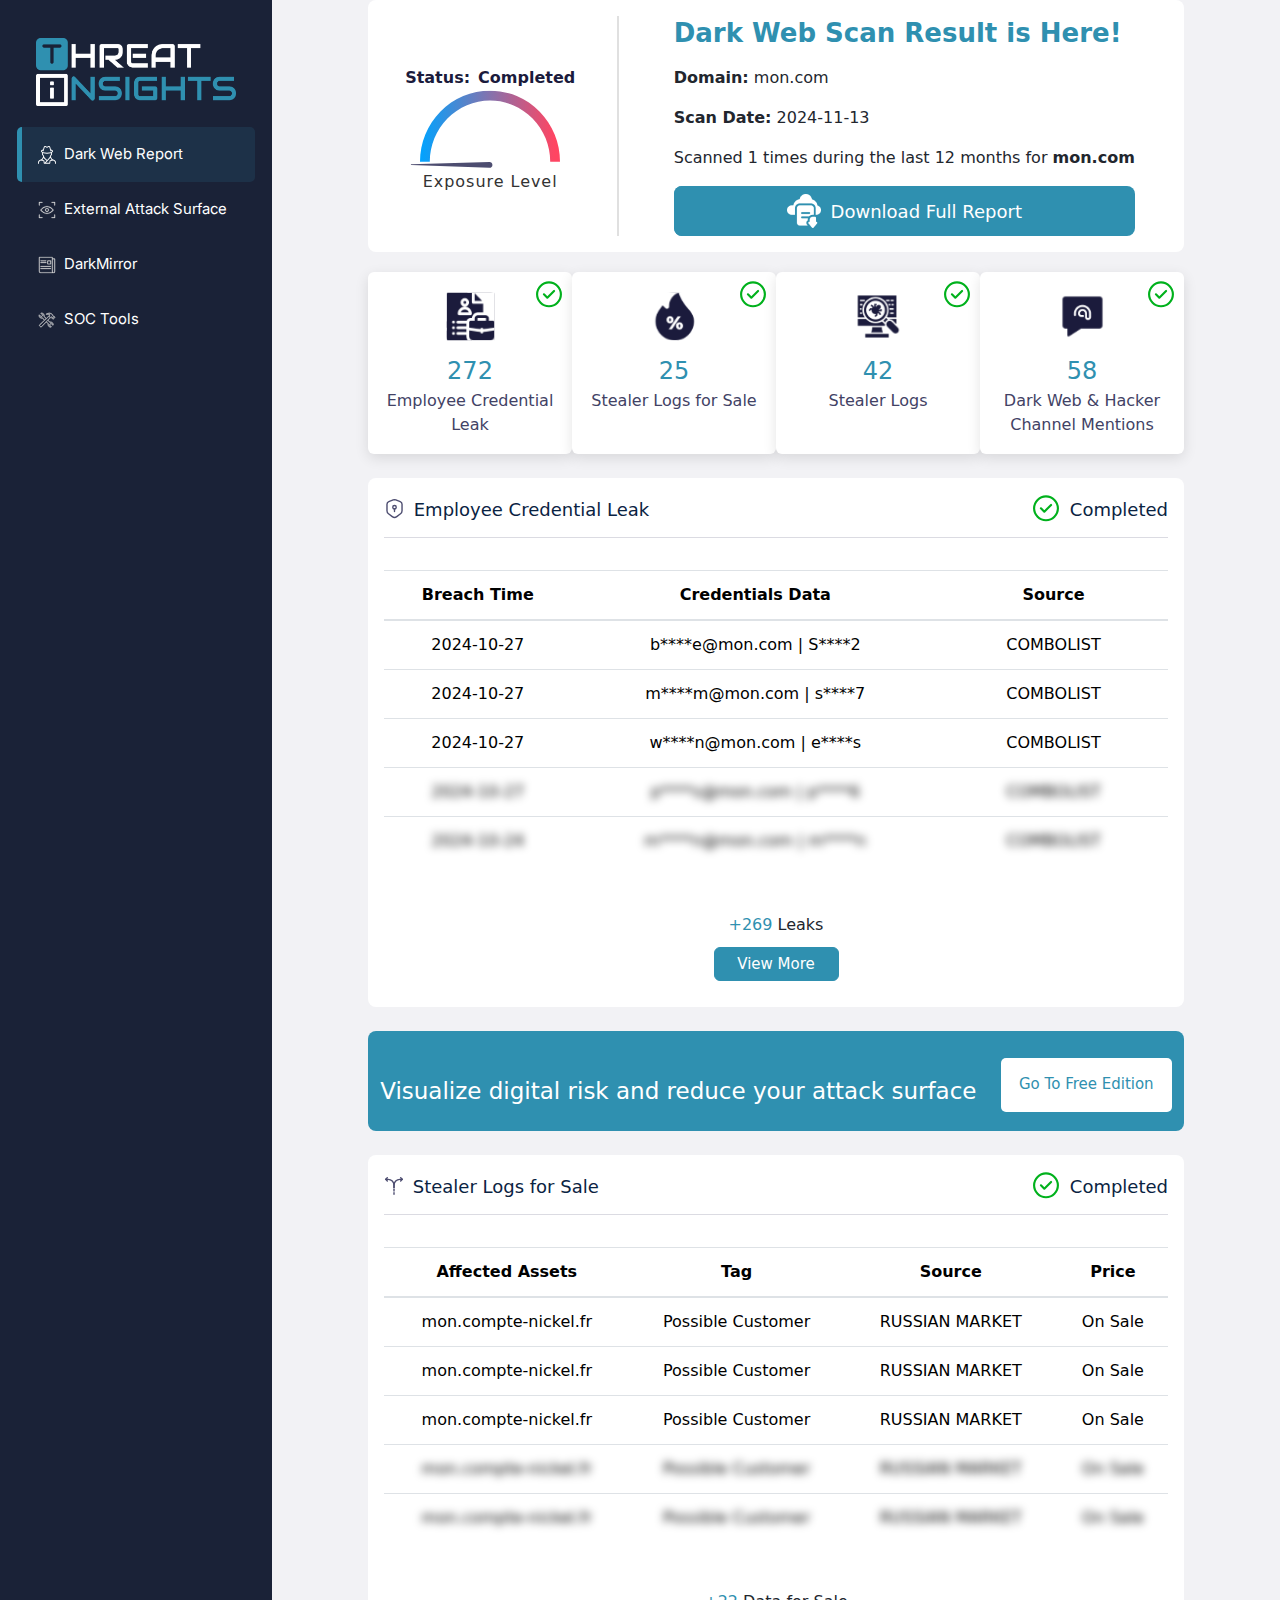
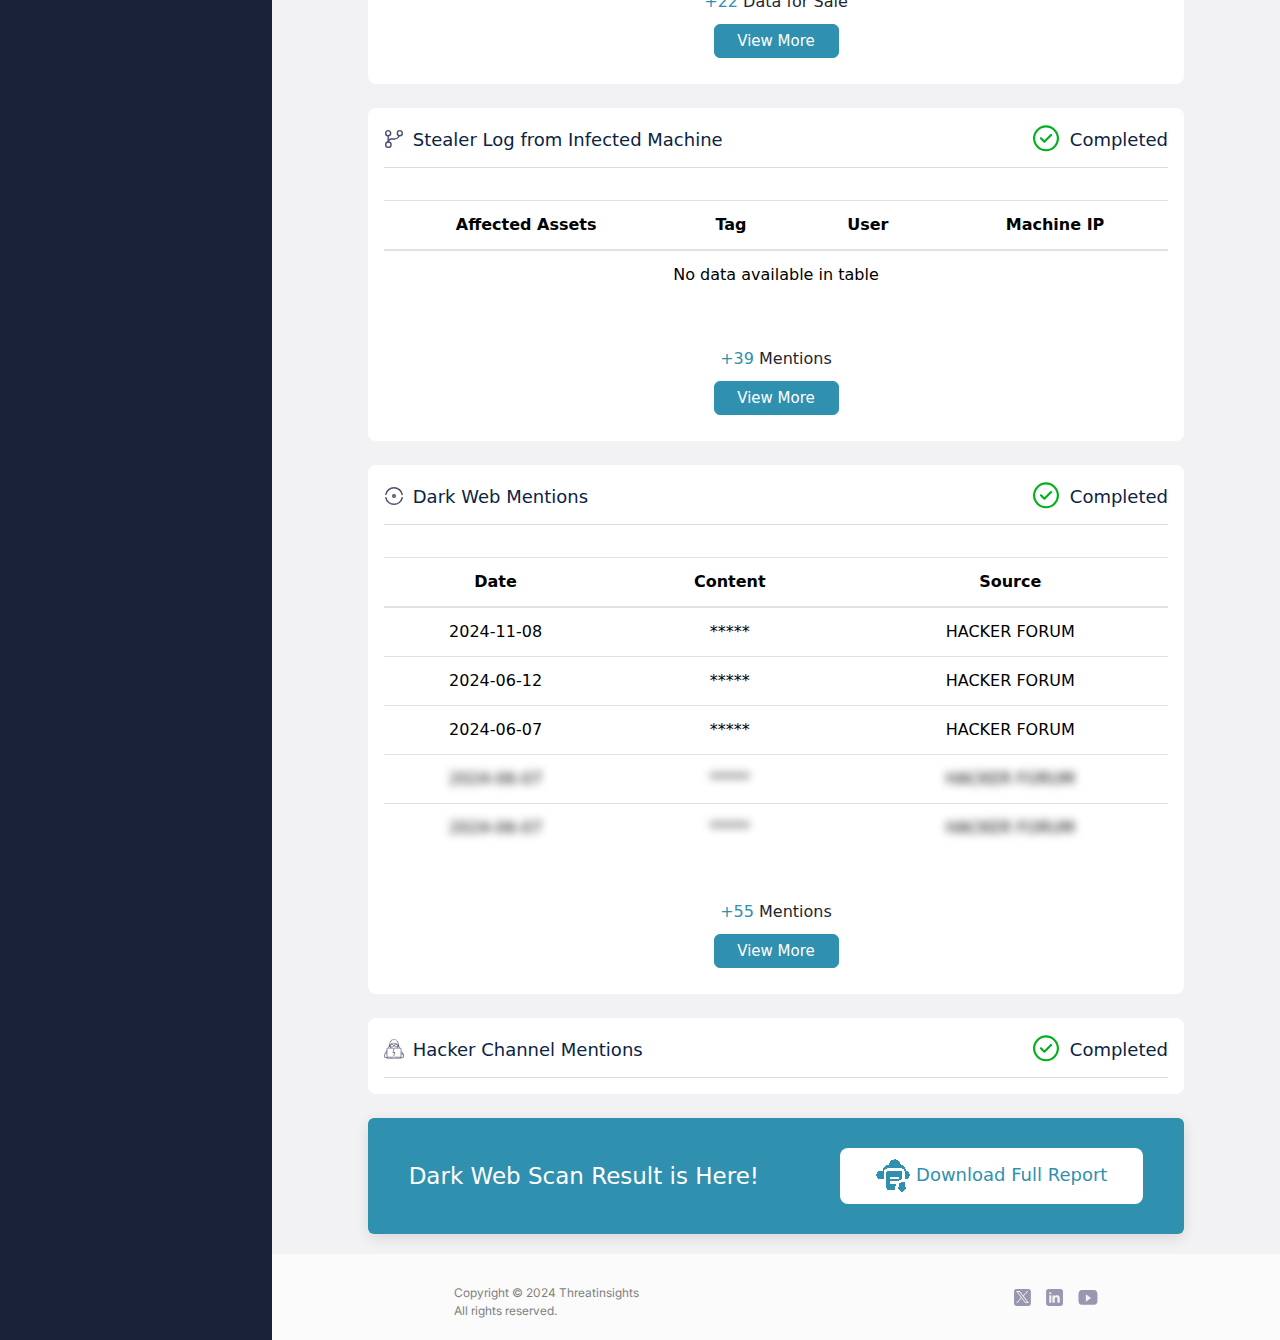
==== commit aa484642: "fixes" ====
--- a/dark-web-report-result.html
+++ b/dark-web-report-result.html
@@ -67,26 +67,16 @@
           id="deep-web-report-body"
           class="container deep-web-sonar-result-container"
         >
-          <div
-            class="row"
-            style="display: flex; flex-direction: column; align-items: center"
-          >
+          <div class="align-items-center flex-column row">
             <div class="col-xl-10 col-lg-x12 dark-web-search-result-col">
               <div
-                class="labs-card d-flex justify-content-around first-look-wrapper"
-                style="height: auto"
+                class="labs-card d-flex justify-content-around first-look-wrapper h-auto"
               >
                 <div class="risk-chart-sect">
                   <div class="scan-box">
-                    <div
-                      class="d-flex"
-                      id="general-scan-state"
-                      style="margin-bottom: -17px"
-                    >
-                      <p class="key">Status:</p>
-                      <p class="value completed" style="margin-left: 5px">
-                        Completed
-                      </p>
+                    <div class="d-flex" id="general-scan-state">
+                      <p class="key mb-0">Status:</p>
+                      <p class="value completed ms-2 mb-0">Completed</p>
                     </div>
                   </div>
                   <div class="risk-chart">
@@ -101,9 +91,7 @@
                       alt="gauge-needle"
                       style="transform: rotate(270deg)"
                     />
-                    <p style="margin: 0 auto; text-align: center">
-                      Exposure Level
-                    </p>
+                    <p class="m-auto text-center">Exposure Level</p>
                   </div>
                 </div>
                 <div class="labs-card-first-look-border"></div>
@@ -123,22 +111,17 @@
                         <div
                           id="download-button-img"
                           class="loading-bar-placeholder clickable"
-                          data-cy="dark-web-report-download-full-report-btn"
                         >
-                          <p id="loading-text" style="display: none">
+                          <p id="loading-text" class="d-none">
                             We are generating your report
                           </p>
                           <div class="successful-download-placeholder">
                             <img
                               id="completion-image"
-                              style=""
                               src="assets/img/download_full_report_vector_white.png"
                               alt=""
                             />
-                            <p
-                              id="download-full-report-text"
-                              style="display: block"
-                            >
+                            <p id="download-full-report-text" class="d-block">
                               Download Full Report
                             </p>
                           </div>
@@ -157,7 +140,6 @@
                 <div
                   id="credentials-stat-card-clickable"
                   class="clearfix stat-card stat-card-credential-leak clickable"
-                  data-cy="dark-web-report-credentials-stat-card-btn"
                 >
                   <div
                     id="credentials-stat-card-scanning"
@@ -170,15 +152,12 @@
                       alt=""
                     />
                   </div>
-                  <img
-                    src="assets/img/employee_credential_leak.svg"
-                    alt=""
-                  />
+                  <img src="assets/img/employee_credential_leak.svg" alt="" />
                   <div class="right-side">
                     <p class="stat-number">
                       <span id="stat-card-credentials-count">272</span>
                     </p>
-                    <p style="color: #424265" class="stat-title">
+                    <p class="stat-title">
                       Employee Credential Leak
                     </p>
                   </div>
@@ -186,7 +165,6 @@
                 <div
                   id="stealer-logs-for-sale-stat-card-clickable"
                   class="clearfix stat-card stat-card-stealer-logs-for-sale clickable"
-                  data-cy="dark-web-report-stealer-logs-for-sale-stat-card-btn"
                 >
                   <div
                     id="stealer-logs-for-sale-stat-card-scanning"
@@ -199,15 +177,12 @@
                       alt=""
                     />
                   </div>
-                  <img
-                    src="assets/img/stealer_log_for_sale.svg"
-                    alt=""
-                  />
+                  <img src="assets/img/stealer_log_for_sale.svg" alt="" />
                   <div class="right-side">
                     <p class="stat-number">
                       <span id="stat-card-stealer-logs-for-sale-count">25</span>
                     </p>
-                    <p style="color: #424265" class="stat-title">
+                    <p class="stat-title">
                       Stealer Logs for Sale
                     </p>
                   </div>
@@ -215,7 +190,6 @@
                 <div
                   id="stealer-logs-stat-card-clickable"
                   class="clearfix stat-card stat-card-stealer-logs clickable"
-                  data-cy="dark-web-report-stealer-logs-stat-card-btn"
                 >
                   <div
                     id="stealer-logs-stat-card-scanning"
@@ -228,15 +202,12 @@
                       alt=""
                     />
                   </div>
-                  <img
-                    src="assets/img/stealer_log.svg"
-                    alt=""
-                  />
+                  <img src="assets/img/stealer_log.svg" alt="" />
                   <div class="right-side">
                     <p class="stat-number">
                       <span id="stat-card-stealer-count">42</span>
                     </p>
-                    <p style="color: #424265" class="stat-title">
+                    <p class="stat-title">
                       Stealer Logs
                     </p>
                   </div>
@@ -244,7 +215,6 @@
                 <div
                   id="dark-web-hacker-stat-card-clickable"
                   class="clearfix stat-card stat-card-dark-web-hacker-mentions clickable"
-                  data-cy="dark-web-report-dark-web-hacker-mentions-stat-card-btn"
                 >
                   <div
                     id="dark-web-hacker-stat-card-scanning"
@@ -257,37 +227,28 @@
                       alt=""
                     />
                   </div>
-                  <img
-                    src="assets/img/dark_web_mentions.svg"
-                    alt=""
-                  />
+                  <img src="assets/img/dark_web_mentions.svg" alt="" />
                   <div class="right-side">
                     <p class="stat-number">
                       <span id="stat-card-hacker-dark-web-mentions-count"
                         >58</span
                       >
                     </p>
-                    <p style="color: #424265" class="stat-title">
+                    <p class="stat-title">
                       Dark Web &amp; Hacker Channel Mentions
                     </p>
                   </div>
                 </div>
               </div>
-              <div class="labs-card credentials-card" style="margin-top: 20px">
+              <div class="labs-card credentials-card mt-4">
                 <div class="d-flex justify-content-between labs-card-header">
                   <div class="labs-card-title">
-                    <img
-                      src="assets/img/vuln.svg"
-                      alt=""
-                    />
+                    <img src="assets/img/vuln.svg" alt="" />
                     <p>Employee Credential Leak</p>
                   </div>
                   <div id="credentials-scanning" class="labs-card-status">
                     <div class="loader custom-loader"></div>
-                    <img
-                      src="assets/img/check.svg"
-                      alt=""
-                    />
+                    <img src="assets/img/check.svg" alt="" />
                     <p class="scan-text">Scanning</p>
                     <p class="complete-text">Completed</p>
                   </div>
@@ -305,15 +266,14 @@
                         ></div>
                       </div>
                       <table
-                        class="credentialsTable dataTable no-footer"
+                        class="credentialsTable dataTable no-footer w-100"
                         id="credentialsTable"
-                        style="width: 100%"
                         role="grid"
                       >
-                        <thead style="width: 100%" class="table-hover">
+                        <thead lass="table-hover w-100">
                           <tr role="row">
                             <th
-                              style="text-align: left; width: 97px"
+                              style="width: 97px"
                               class="sorting_disabled text-left"
                               rowspan="1"
                               colspan="1"
@@ -375,27 +335,18 @@
                   </div>
                   <div class="view-more-card">
                     <div
-                      class="not-found"
-                      style="display: none"
+                      class="not-found d-none"
                       id="credentials-not-found"
                     >
                       Credentials Not Found
                     </div>
-                    <div
-                      class="more-found"
-                      id="credentials-more-found"
-                    >
-                      <span>+</span
-                      ><span id="credentials-count"
-                        >269</span
-                      >
+                    <div class="more-found" id="credentials-more-found">
+                      <span>+</span><span id="credentials-count">269</span>
                       Leaks
                     </div>
                     <div
-                      class="view-more-btn clickable"
+                      class="view-more-btn clickable opacity-100"
                       id="credentials-view-more"
-                      data-cy="dark-web-report-credentials-view-more-btn"
-                      style="opacity: 1"
                     >
                       View More
                     </div>
@@ -403,15 +354,14 @@
                 </div>
               </div>
 
-              <div class="request-demo" style="margin-top: 20px">
+              <div class="request-demo mt-4">
                 <div class="demo-wrapper">
                   <p>Visualize digital risk and reduce your attack surface</p>
                   <a
                     target="_blank"
-                    data-cy="dark-web-report-visualize-risk-btn"
                     href="https://socradar.io/products/dark-web-monitoring/?utm_campaign=advancedarkwebmonitoring&amp;utm_source=freetools&amp;utm_medium=darkwebreportpage&amp;utm_term=darkwebmonitoring&amp;utm_content=quarrypage"
                   >
-                    <div class="request-button" style="margin-top: 5px">
+                    <div class="request-button mt-2">
                       Go To Free Edition
                     </div>
                   </a>
@@ -419,15 +369,11 @@
               </div>
 
               <div
-                class="labs-card stealer-log-sale-card"
-                style="margin-top: 20px"
+                class="labs-card stealer-log-sale-card mt-4"
               >
                 <div class="d-flex justify-content-between labs-card-header">
                   <div class="labs-card-title">
-                    <img
-                      src="assets/img/related.svg"
-                      alt=""
-                    />
+                    <img src="assets/img/related.svg" alt="" />
                     <p>Stealer Logs for Sale</p>
                   </div>
                   <div
@@ -435,10 +381,7 @@
                     class="labs-card-status"
                   >
                     <div class="loader custom-loader"></div>
-                    <img
-                      src="assets/img/check.svg"
-                      alt=""
-                    />
+                    <img src="assets/img/check.svg" alt="" />
                     <p class="scan-text">Scanning</p>
                     <p class="complete-text">Completed</p>
                   </div>
@@ -457,14 +400,13 @@
                       </div>
                       <table
                         id="stealerLogsForSaleTable"
-                        style="width: 100%"
-                        class="dataTable no-footer"
+                        class="dataTable no-footer w-100"
                         role="grid"
                       >
-                        <thead style="width: 100%" class="table-hover">
+                        <thead class="table-hover w-100">
                           <tr role="row">
                             <th
-                              style="text-align: left; width: 156px"
+                              style="width: 156px"
                               class="sorting_disabled text-left"
                               rowspan="1"
                               colspan="1"
@@ -559,8 +501,7 @@
                   </div>
                   <div class="view-more-card">
                     <div
-                      class="not-found"
-                      style="display: none"
+                      class="not-found d-none"
                       id="stealer-logs-for-sale-not-found"
                     >
                       Stealer Logs For Sale Not Found
@@ -570,17 +511,12 @@
                       id="stealer-logs-for-sale-more-found"
                     >
                       <span>+</span
-                      ><span
-                        id="stealer-logs-for-sale-count"
-                        >22</span
-                      >
+                      ><span id="stealer-logs-for-sale-count">22</span>
                       Data for Sale
                     </div>
                     <div
-                      class="view-more-btn clickable"
+                      class="view-more-btn clickable opacity-100"
                       id="stealer-logs-for-sale-view-more"
-                      data-cy="dark-web-report-stealer-logs-for-sale-view-more-btn"
-                      style="opacity: 1"
                     >
                       View More
                     </div>
@@ -588,21 +524,15 @@
                 </div>
               </div>
 
-              <div class="labs-card stealer-log-card" style="margin-top: 20px">
+              <div class="labs-card stealer-log-card mt-4">
                 <div class="d-flex justify-content-between labs-card-header">
                   <div class="labs-card-title">
-                    <img
-                      src="assets/img/ip.svg"
-                      alt=""
-                    />
+                    <img src="assets/img/ip.svg" alt="" />
                     <p>Stealer Log from Infected Machine</p>
                   </div>
                   <div id="stealer-log-scanning" class="labs-card-status">
                     <div class="loader custom-loader"></div>
-                    <img
-                      src="assets/img/check.svg"
-                      alt=""
-                    />
+                    <img src="assets/img/check.svg" alt="" />
                     <p class="scan-text">Scanning</p>
                     <p class="complete-text">Completed</p>
                   </div>
@@ -620,15 +550,14 @@
                         ></div>
                       </div>
                       <table
-                        class="stealerLogsTable dataTable no-footer"
+                        class="stealerLogsTable dataTable no-footer w-100"
                         id="stealerLogsTable"
-                        style="width: 100%"
                         role="grid"
                       >
-                        <thead style="width: 100%" class="table-hover">
+                        <thead class="table-hover w-100">
                           <tr role="row">
                             <th
-                              style="text-align: left; width: 125px"
+                              style="width: 125px"
                               class="sorting_disabled text-left"
                               rowspan="1"
                               colspan="1"
@@ -682,27 +611,18 @@
                   </div>
                   <div class="view-more-card">
                     <div
-                      class="not-found"
-                      style="display: none"
+                      class="not-found d-none"
                       id="stealer-log-not-found"
                     >
                       Stealer Logs Not Found
                     </div>
-                    <div
-                      class="more-found"
-                      id="stealer-log-more-found"
-                    >
-                      <span>+</span
-                      ><span id="stealer-log-count"
-                        >39</span
-                      >
+                    <div class="more-found" id="stealer-log-more-found">
+                      <span>+</span><span id="stealer-log-count">39</span>
                       Mentions
                     </div>
                     <div
-                      class="view-more-btn clickable"
+                      class="view-more-btn clickable opacity-100"
                       id="stealer-log-view-more"
-                      data-cy="dark-web-report-stealer-log-view-more-btn"
-                      style="opacity: 1"
                     >
                       View More
                     </div>
@@ -711,23 +631,16 @@
               </div>
 
               <div
-                class="labs-card dark-web-mentions-card"
-                style="margin-top: 20px"
+                class="labs-card dark-web-mentions-card mt-4"
               >
                 <div class="d-flex justify-content-between labs-card-header">
                   <div class="labs-card-title">
-                    <img
-                      src="assets/img/details.svg"
-                      alt=""
-                    />
+                    <img src="assets/img/details.svg" alt="" />
                     <p>Dark Web Mentions</p>
                   </div>
                   <div id="dark-web-mentions-scanning" class="labs-card-status">
                     <div class="loader custom-loader"></div>
-                    <img
-                      src="assets/img/check.svg"
-                      alt=""
-                    />
+                    <img src="assets/img/check.svg" alt="" />
                     <p class="scan-text">Scanning</p>
                     <p class="complete-text">Completed</p>
                   </div>
@@ -745,15 +658,14 @@
                         ></div>
                       </div>
                       <table
-                        class="darkWebMentionsTable dataTable no-footer"
+                        class="darkWebMentionsTable dataTable no-footer w-100"
                         id="darkWebMentionsTable"
-                        style="width: 100%"
                         role="grid"
                       >
-                        <thead style="width: 100%" class="table-hover">
+                        <thead class="table-hover w-100">
                           <tr role="row">
                             <th
-                              style="text-align: left; width: 87px"
+                              style="width: 87px"
                               class="sorting_disabled text-left"
                               rowspan="1"
                               colspan="1"
@@ -815,27 +727,18 @@
                   </div>
                   <div class="view-more-card">
                     <div
-                      class="not-found"
-                      style="display: none"
+                      class="not-found d-none"
                       id="dark-web-mentions-not-found"
                     >
                       Dark Web Mentions Not Found
                     </div>
-                    <div
-                      class="more-found"
-                      id="dark-web-mentions-more-found"
-                    >
-                      <span>+</span
-                      ><span id="dark-web-mentions-count"
-                        >55</span
-                      >
+                    <div class="more-found" id="dark-web-mentions-more-found">
+                      <span>+</span><span id="dark-web-mentions-count">55</span>
                       Mentions
                     </div>
                     <div
-                      class="view-more-btn clickable"
+                      class="view-more-btn clickable opacity-100"
                       id="dark-web-mentions-view-more"
-                      data-cy="dark-web-report-dark-web-mentions-view-more-btn"
-                      style="opacity: 1"
                     >
                       View More
                     </div>
@@ -844,8 +747,7 @@
               </div>
 
               <div
-                class="labs-card hacker-mentions-card"
-                style="margin-top: 20px"
+                class="labs-card hacker-mentions-card mt-4"
               >
                 <div class="d-flex justify-content-between labs-card-header">
                   <div class="labs-card-title">
@@ -857,10 +759,7 @@
                   </div>
                   <div id="hacker-mentions-scanning" class="labs-card-status">
                     <div class="loader custom-loader"></div>
-                    <img
-                      src="assets/img/check.svg"
-                      alt=""
-                    />
+                    <img src="assets/img/check.svg" alt="" />
                     <p class="scan-text">Scanning</p>
                     <p class="complete-text">Completed</p>
                   </div>
@@ -868,13 +767,12 @@
                 <div class="labs-card-body">
                   <div class="table">
                     <table
-                      class="hackerMentionsTable"
+                      class="hackerMentionsTable w-100 d-none"
                       id="hackerMentionsTable"
-                      style="width: 100%; display: none"
-                    >
-                      <thead style="width: 100%" class="table-hover">
+                    >
+                      <thead class="table-hover w-100">
                         <tr>
-                          <th style="text-align: left">Date</th>
+                          <th class="text-left">Date</th>
                           <th>Content</th>
                           <th>Source</th>
                         </tr>
@@ -889,43 +787,33 @@
                       Hacker Channel Mentions Not Found
                     </div>
                     <div
-                      class="more-found"
-                      style="display: none"
+                      class="more-found d-none"
                       id="hacker-mentions-more-found"
                     >
-                      <span>+</span
-                      ><span id="hacker-mentions-count"
-                        >0</span
-                      >
+                      <span>+</span><span id="hacker-mentions-count">0</span>
                       Mentions
                     </div>
                     <div
-                      class="view-more-btn clickable"
+                      class="view-more-btn clickable d-none opacity-100"
                       id="hacker-mentions-view-more"
-                      data-cy="dark-web-report-hacker-mentions-view-more-btn"
-                      style="display: none; opacity: 1"
                     >
                       View More
                     </div>
                   </div>
                 </div>
               </div>
-
               <div
-                class="download-full-report"
+                class="download-full-report mt-4 opacity-100"
                 id="download-button-container"
-                style="margin-top: 20px; opacity: 1"
               >
                 <p>Dark Web Scan Result is Here!</p>
                 <a
                   target="_blank"
                   class="clickable"
                   id="download-button-bottom-img"
-                  data-cy="dark-web-report-download-full-report-btn"
                 >
                   <div class="download-button" style="font-size: 18px">
                     <img
-                      style="color: rgba(255, 69, 98, 1)"
                       src="assets/img/download_full_report_vector.png"
                       alt=""
                     />
@@ -936,7 +824,6 @@
             </div>
           </div>
         </div>
-
         <footer class="footer">
           <p id="copyright">
             Copyright © 2024 Threatinsights<br />All rights reserved.
--- a/assets/css/result_report.css
+++ b/assets/css/result_report.css
@@ -295,6 +295,7 @@
 .stat-title {
   font-weight: 500;
   font-size: 16px;
+  color: #424265;
 }
 
 .stat-card-status {
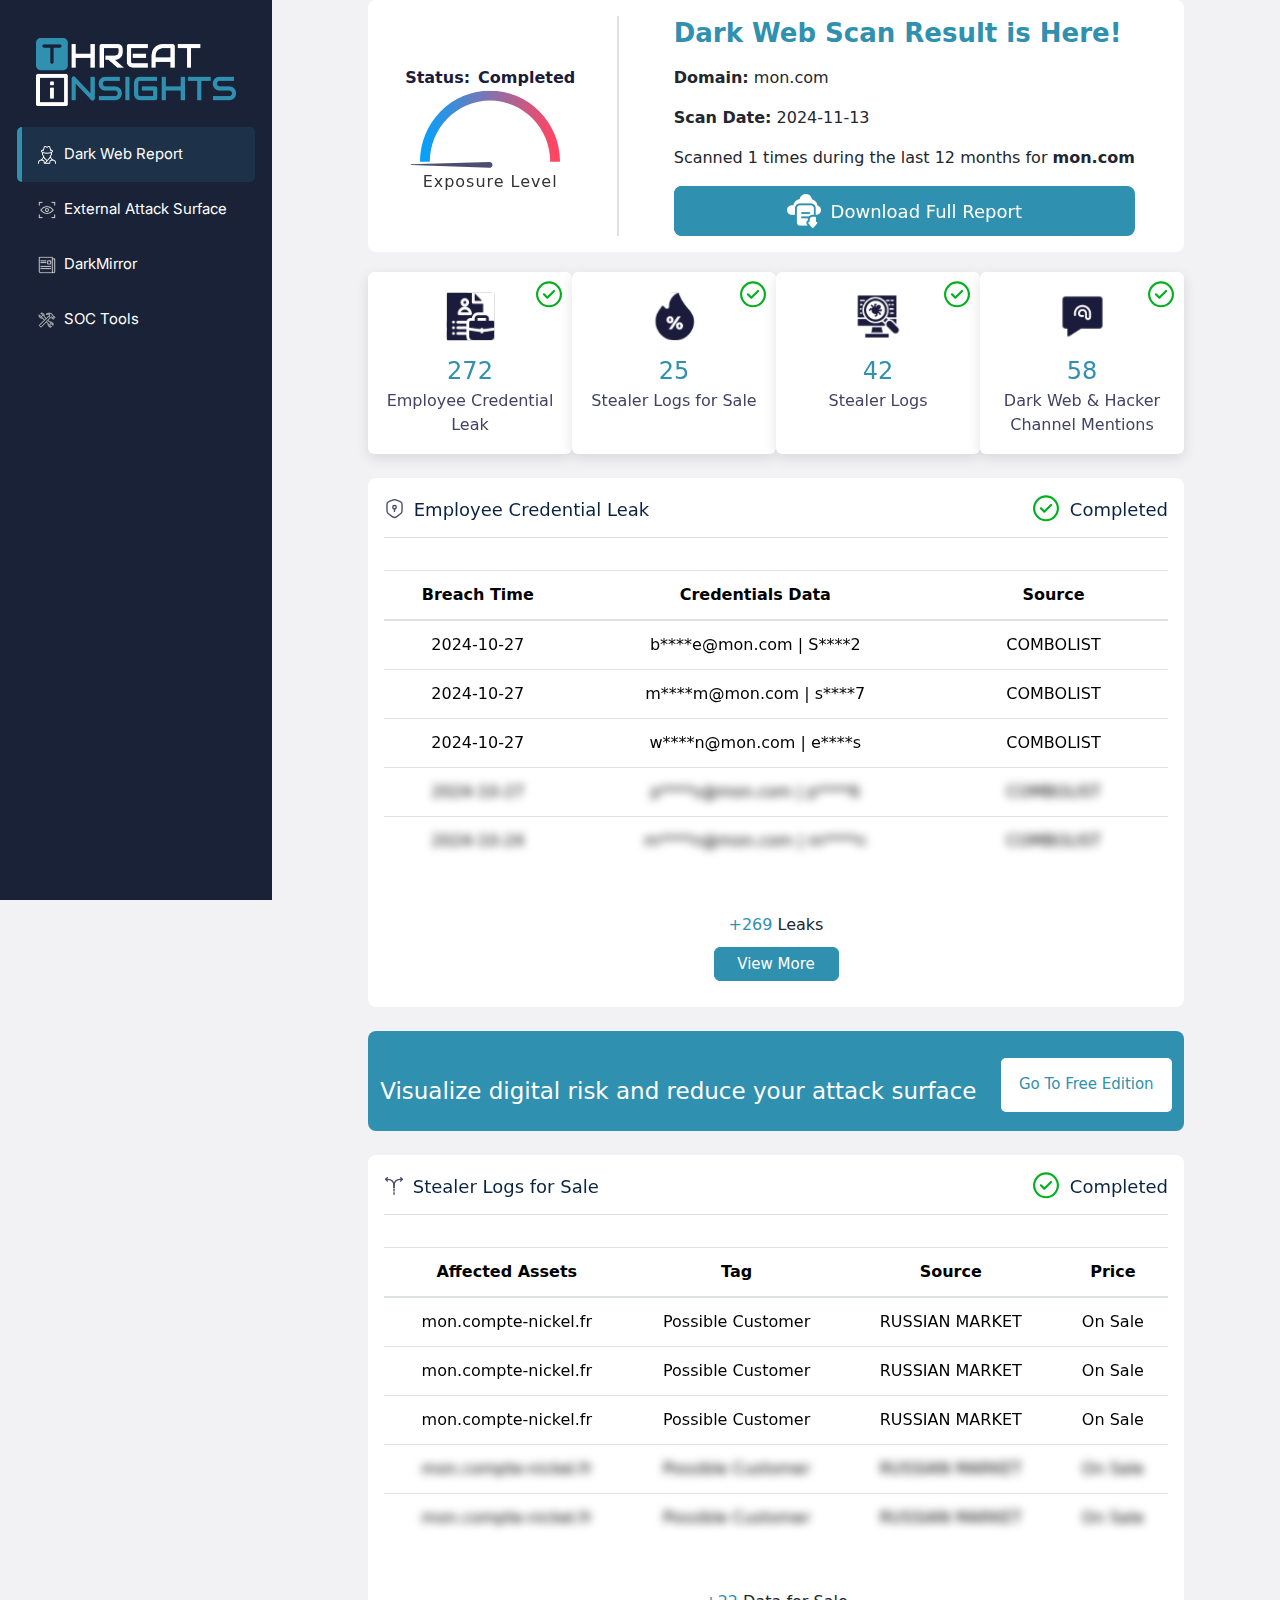
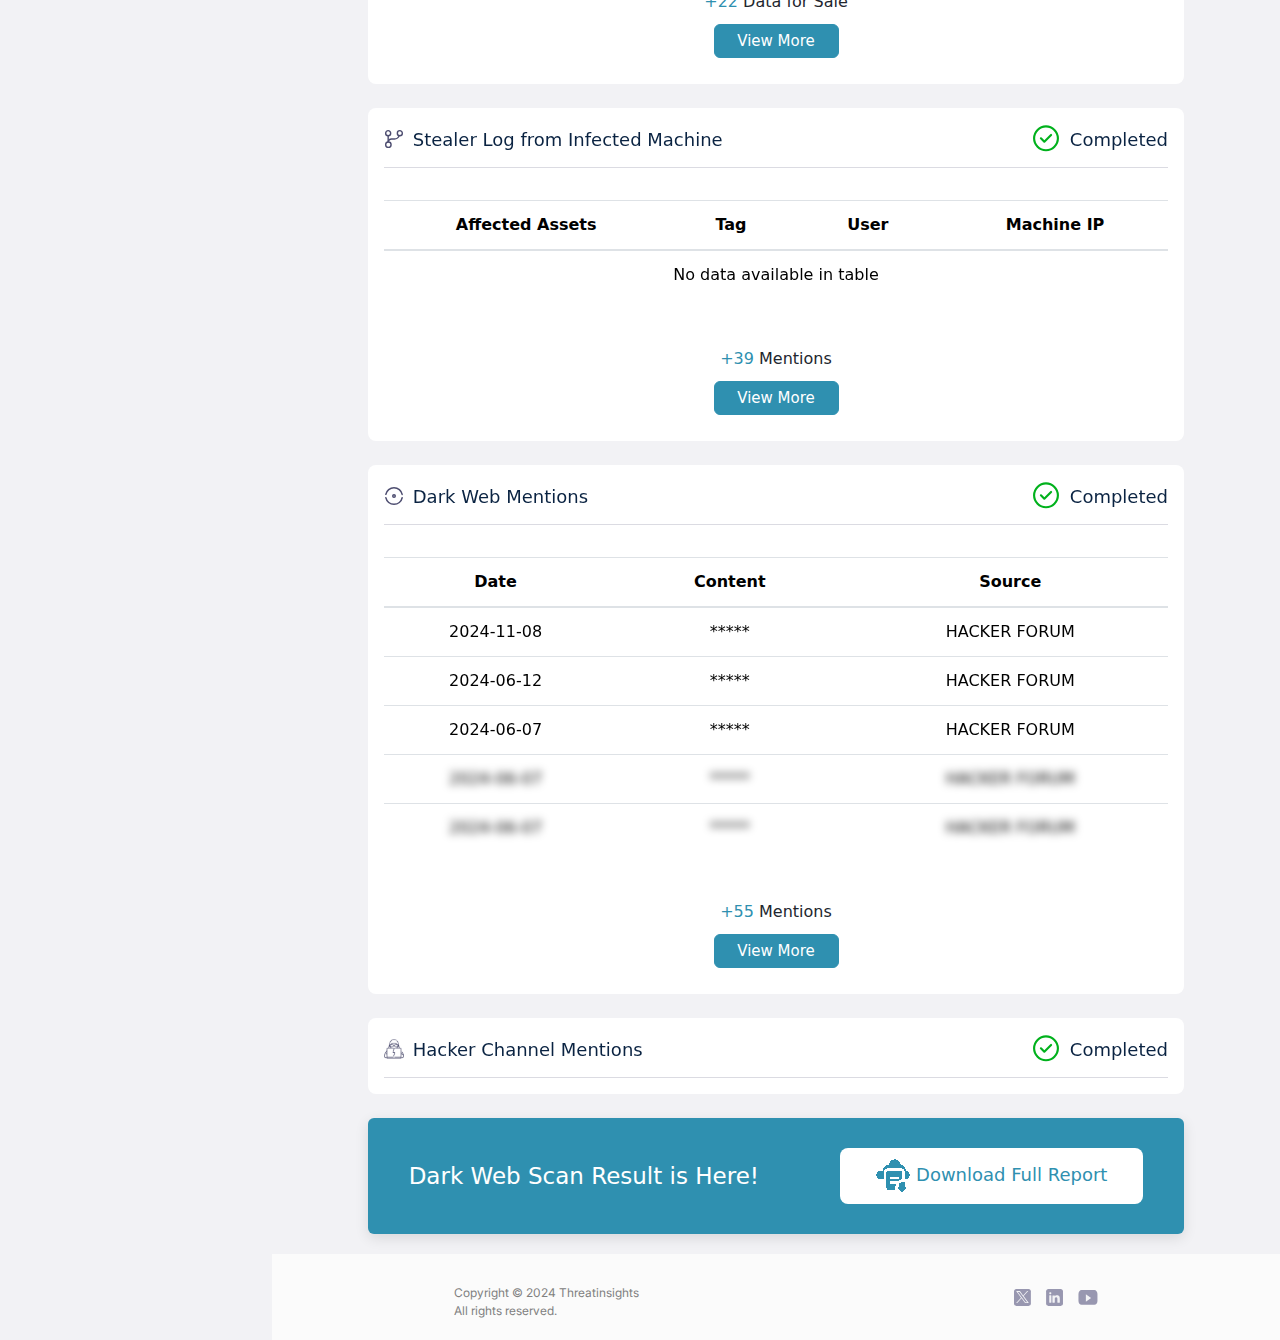
==== commit 3eb91e41: "fixes" ====
--- a/dark-web-report-result.html
+++ b/dark-web-report-result.html
@@ -11,56 +11,58 @@
   <body>
     <div class="site-wrapper">
       <aside class="sidebar">
-        <nav class="flex-column navbar navbar-expand-md p-0">
-          <a class="navbar-brand p-0" href="index.html">
-            <img src="assets/img/logo.png" alt="" />
-          </a>
-          <button
-            class="border-0 navbar-toggler p-0"
-            type="button"
-            data-bs-toggle="collapse"
-            data-bs-target="#navbarSupportedContent"
-            aria-controls="navbarSupportedContent"
-            aria-expanded="false"
-            aria-label="Toggle navigation"
-          >
-            <img src="assets/img/hamburger.svg" alt="" />
-          </button>
-          <div
-            class="collapse navbar-collapse w-100"
-            id="navbarSupportedContent"
-          >
-            <ul class="navbar-nav w-100 flex-column">
-              <li class="nav-item">
-                <a class="nav-link active" href="dark-web-report.html"
-                  ><img src="assets/img/dark_web_icon.svg" alt="" /> Dark Web
-                  Report</a
-                >
-              </li>
-              <li class="nav-item">
-                <a class="nav-link" href="external-attack-surface.html"
-                  ><img
-                    src="assets/img/external_attack_surface_icon.svg"
-                    alt=""
-                  />
-                  External Attack Surface</a
-                >
-              </li>
-              <li class="nav-item">
-                <a class="nav-link" href="darkmirror.html"
-                  ><img src="assets/img/dark_mirror_icon.svg" alt="" />
-                  DarkMirror</a
-                >
-              </li>
-              <li class="nav-item">
-                <a class="nav-link" href="ip-reputation.html"
-                  ><img src="assets/img/soc_tools_icon.svg" alt="" /> SOC
-                  Tools</a
-                >
-              </li>
-            </ul>
-          </div>
-        </nav>
+        <div class="sidebar-outer">
+          <nav class="flex-column navbar navbar-expand-md p-0">
+            <a class="navbar-brand p-0" href="index.html">
+              <img src="assets/img/logo.png" alt="" />
+            </a>
+            <button
+              class="border-0 navbar-toggler p-0"
+              type="button"
+              data-bs-toggle="collapse"
+              data-bs-target="#navbarSupportedContent"
+              aria-controls="navbarSupportedContent"
+              aria-expanded="false"
+              aria-label="Toggle navigation"
+            >
+              <img src="assets/img/hamburger.svg" alt="" />
+            </button>
+            <div
+              class="collapse navbar-collapse w-100"
+              id="navbarSupportedContent"
+            >
+              <ul class="navbar-nav w-100 flex-column">
+                <li class="nav-item">
+                  <a class="nav-link active" href="dark-web-report.html"
+                    ><img src="assets/img/dark_web_icon.svg" alt="" /> Dark Web
+                    Report</a
+                  >
+                </li>
+                <li class="nav-item">
+                  <a class="nav-link" href="external-attack-surface.html"
+                    ><img
+                      src="assets/img/external_attack_surface_icon.svg"
+                      alt=""
+                    />
+                    External Attack Surface</a
+                  >
+                </li>
+                <li class="nav-item">
+                  <a class="nav-link" href="darkmirror.html"
+                    ><img src="assets/img/dark_mirror_icon.svg" alt="" />
+                    DarkMirror</a
+                  >
+                </li>
+                <li class="nav-item">
+                  <a class="nav-link" href="ip-reputation.html"
+                    ><img src="assets/img/soc_tools_icon.svg" alt="" /> SOC
+                    Tools</a
+                  >
+                </li>
+              </ul>
+            </div>
+          </nav>
+        </div>
       </aside>
       <main class="main-content">
         <div
@@ -157,9 +159,7 @@
                     <p class="stat-number">
                       <span id="stat-card-credentials-count">272</span>
                     </p>
-                    <p class="stat-title">
-                      Employee Credential Leak
-                    </p>
+                    <p class="stat-title">Employee Credential Leak</p>
                   </div>
                 </div>
                 <div
@@ -182,9 +182,7 @@
                     <p class="stat-number">
                       <span id="stat-card-stealer-logs-for-sale-count">25</span>
                     </p>
-                    <p class="stat-title">
-                      Stealer Logs for Sale
-                    </p>
+                    <p class="stat-title">Stealer Logs for Sale</p>
                   </div>
                 </div>
                 <div
@@ -207,9 +205,7 @@
                     <p class="stat-number">
                       <span id="stat-card-stealer-count">42</span>
                     </p>
-                    <p class="stat-title">
-                      Stealer Logs
-                    </p>
+                    <p class="stat-title">Stealer Logs</p>
                   </div>
                 </div>
                 <div
@@ -334,10 +330,7 @@
                     </div>
                   </div>
                   <div class="view-more-card">
-                    <div
-                      class="not-found d-none"
-                      id="credentials-not-found"
-                    >
+                    <div class="not-found d-none" id="credentials-not-found">
                       Credentials Not Found
                     </div>
                     <div class="more-found" id="credentials-more-found">
@@ -361,16 +354,12 @@
                     target="_blank"
                     href="https://socradar.io/products/dark-web-monitoring/?utm_campaign=advancedarkwebmonitoring&amp;utm_source=freetools&amp;utm_medium=darkwebreportpage&amp;utm_term=darkwebmonitoring&amp;utm_content=quarrypage"
                   >
-                    <div class="request-button mt-2">
-                      Go To Free Edition
-                    </div>
+                    <div class="request-button mt-2">Go To Free Edition</div>
                   </a>
                 </div>
               </div>
 
-              <div
-                class="labs-card stealer-log-sale-card mt-4"
-              >
+              <div class="labs-card stealer-log-sale-card mt-4">
                 <div class="d-flex justify-content-between labs-card-header">
                   <div class="labs-card-title">
                     <img src="assets/img/related.svg" alt="" />
@@ -610,10 +599,7 @@
                     </div>
                   </div>
                   <div class="view-more-card">
-                    <div
-                      class="not-found d-none"
-                      id="stealer-log-not-found"
-                    >
+                    <div class="not-found d-none" id="stealer-log-not-found">
                       Stealer Logs Not Found
                     </div>
                     <div class="more-found" id="stealer-log-more-found">
@@ -630,9 +616,7 @@
                 </div>
               </div>
 
-              <div
-                class="labs-card dark-web-mentions-card mt-4"
-              >
+              <div class="labs-card dark-web-mentions-card mt-4">
                 <div class="d-flex justify-content-between labs-card-header">
                   <div class="labs-card-title">
                     <img src="assets/img/details.svg" alt="" />
@@ -746,9 +730,7 @@
                 </div>
               </div>
 
-              <div
-                class="labs-card hacker-mentions-card mt-4"
-              >
+              <div class="labs-card hacker-mentions-card mt-4">
                 <div class="d-flex justify-content-between labs-card-header">
                   <div class="labs-card-title">
                     <img
--- a/style.css
+++ b/style.css
@@ -8,12 +8,14 @@
 .site-wrapper {
   display: flex;
   min-height: 100vh;
-  overflow-x: hidden;
 }
-.site-wrapper .sidebar {
+.site-wrapper .sidebar .sidebar-outer {
+  top: 0;
   width: 272px;
   padding: 17px;
   flex-shrink: 0;
+  position: sticky;
+  min-height: 100vh;
   background: #1a2237;
 }
 .site-wrapper .sidebar .navbar .navbar-brand {
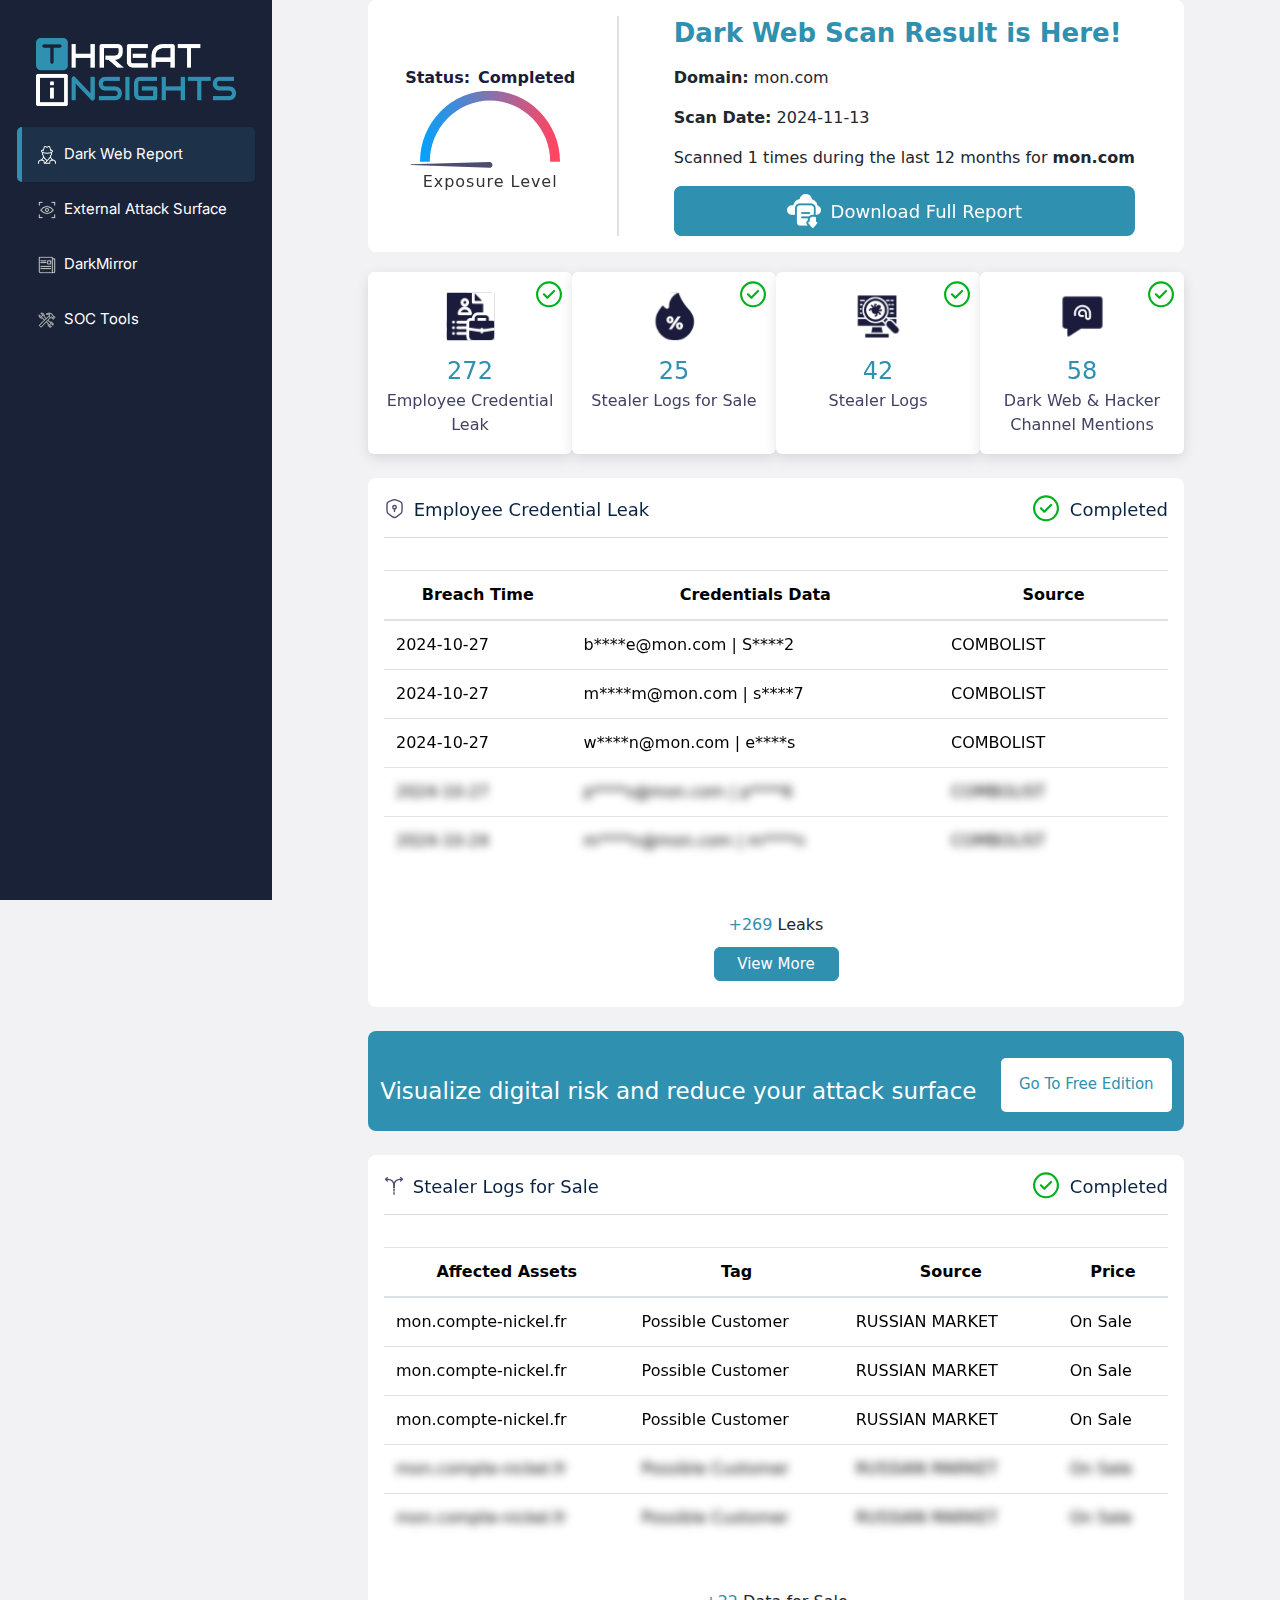
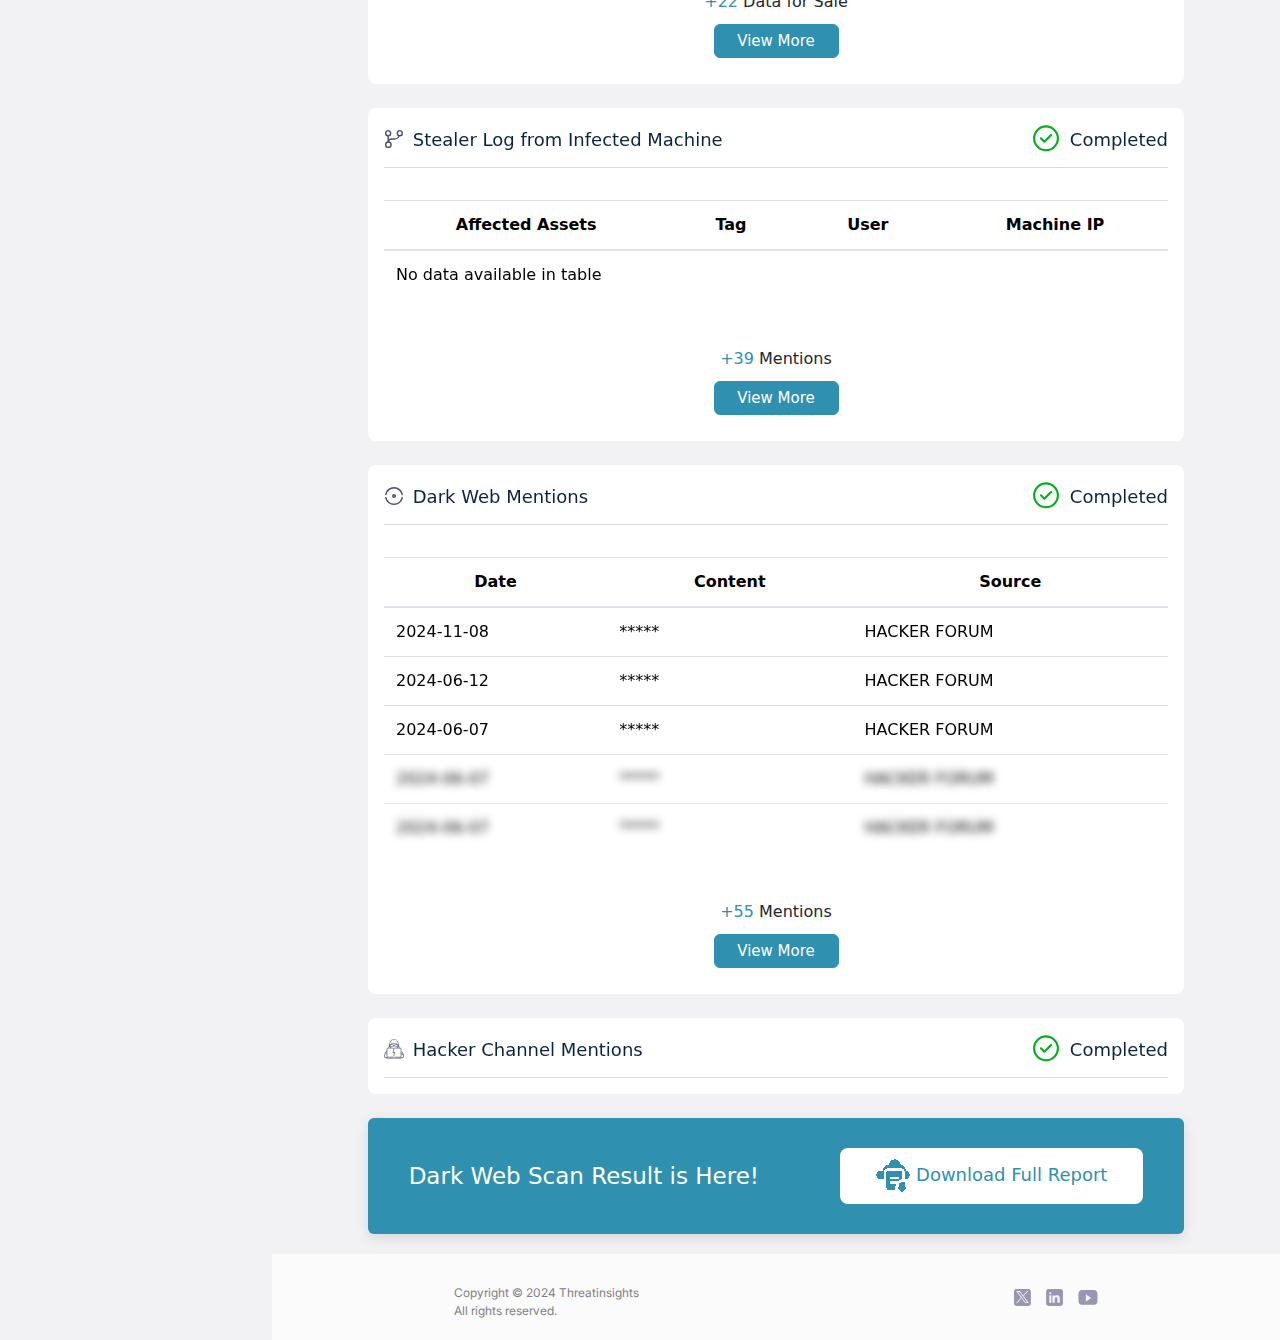
==== commit 8f47c777: "fixes" ====
--- a/dark-web-report-result.html
+++ b/dark-web-report-result.html
@@ -25,7 +25,16 @@
               aria-expanded="false"
               aria-label="Toggle navigation"
             >
-              <img src="assets/img/hamburger.svg" alt="" />
+              <img
+                class="icon-hamburger"
+                src="assets/img/hamburger.svg"
+                alt=""
+              />
+              <img
+                class="icon-close"
+                src="assets/img/navbar_mobile_collapse_icon_close.svg"
+                alt=""
+              />
             </button>
             <div
               class="collapse navbar-collapse w-100"
@@ -350,10 +359,7 @@
               <div class="request-demo mt-4">
                 <div class="demo-wrapper">
                   <p>Visualize digital risk and reduce your attack surface</p>
-                  <a
-                    target="_blank"
-                    href="https://socradar.io/products/dark-web-monitoring/?utm_campaign=advancedarkwebmonitoring&amp;utm_source=freetools&amp;utm_medium=darkwebreportpage&amp;utm_term=darkwebmonitoring&amp;utm_content=quarrypage"
-                  >
+                  <a target="_blank" href="">
                     <div class="request-button mt-2">Go To Free Edition</div>
                   </a>
                 </div>
--- a/style.css
+++ b/style.css
@@ -48,8 +48,54 @@
   border-left: 5px solid #2f90b0;
   background: rgba(46, 144, 176, 0.15);
 }
+.site-wrapper .sidebar .navbar .navbar-toggler:focus {
+  box-shadow: none;
+}
+.site-wrapper
+  .sidebar
+  .navbar
+  .navbar-toggler[aria-expanded="false"]
+  .icon-close {
+  display: none;
+}
+.site-wrapper
+  .sidebar
+  .navbar
+  .navbar-toggler[aria-expanded="true"]
+  .icon-hamburger {
+  display: none;
+}
 .main-content {
   flex-grow: 1;
+}
+.table {
+  position: relative;
+  margin-bottom: 0;
+  width: 100%;
+}
+.table th {
+  text-align: center;
+}
+.table td {
+  /* text-align: center; */
+  max-width: 300px;
+  overflow: hidden;
+}
+.table thead th {
+  vertical-align: bottom;
+  border-bottom: 2px solid #dee2e6;
+}
+.table td,
+.table th {
+  padding: 0.75rem;
+  vertical-align: top;
+  border-top: 1px solid #dee2e6;
+}
+.table > :not(caption) > * > * {
+  border: none;
+}
+.table a {
+  color: unset;
 }
 .footer {
   display: flex;
@@ -74,8 +120,10 @@
     flex-wrap: wrap;
     min-height: inherit;
   }
+  .site-wrapper .sidebar .sidebar-outer,
   .site-wrapper .sidebar {
     width: 100%;
+    min-height: inherit;
   }
   .site-wrapper .sidebar .navbar {
     flex-direction: row !important;
--- a/assets/css/result_report.css
+++ b/assets/css/result_report.css
@@ -992,22 +992,6 @@
 .stat-card .right-side p {
   text-align: center;
   margin-bottom: 0;
-}
-
-.table {
-  position: relative;
-  margin-bottom: 0;
-  width: 100%;
-}
-
-.table th {
-  text-align: center;
-}
-
-.table td {
-  text-align: center;
-  max-width: 300px;
-  overflow: hidden;
 }
 
 .found-variables p {
@@ -1081,22 +1065,6 @@
   padding-top: 10px;
   box-sizing: border-box;
 }
-.table thead th {
-  vertical-align: bottom;
-  border-bottom: 2px solid #dee2e6;
-}
-.table td,
-.table th {
-  padding: 0.75rem;
-  vertical-align: top;
-  border-top: 1px solid #dee2e6;
-}
-.table > :not(caption) > * > * {
-  border: none;
-}
-.table a {
-  color: unset;
-}
 
 @media screen and (max-width: 756px) {
   .request-demo {
